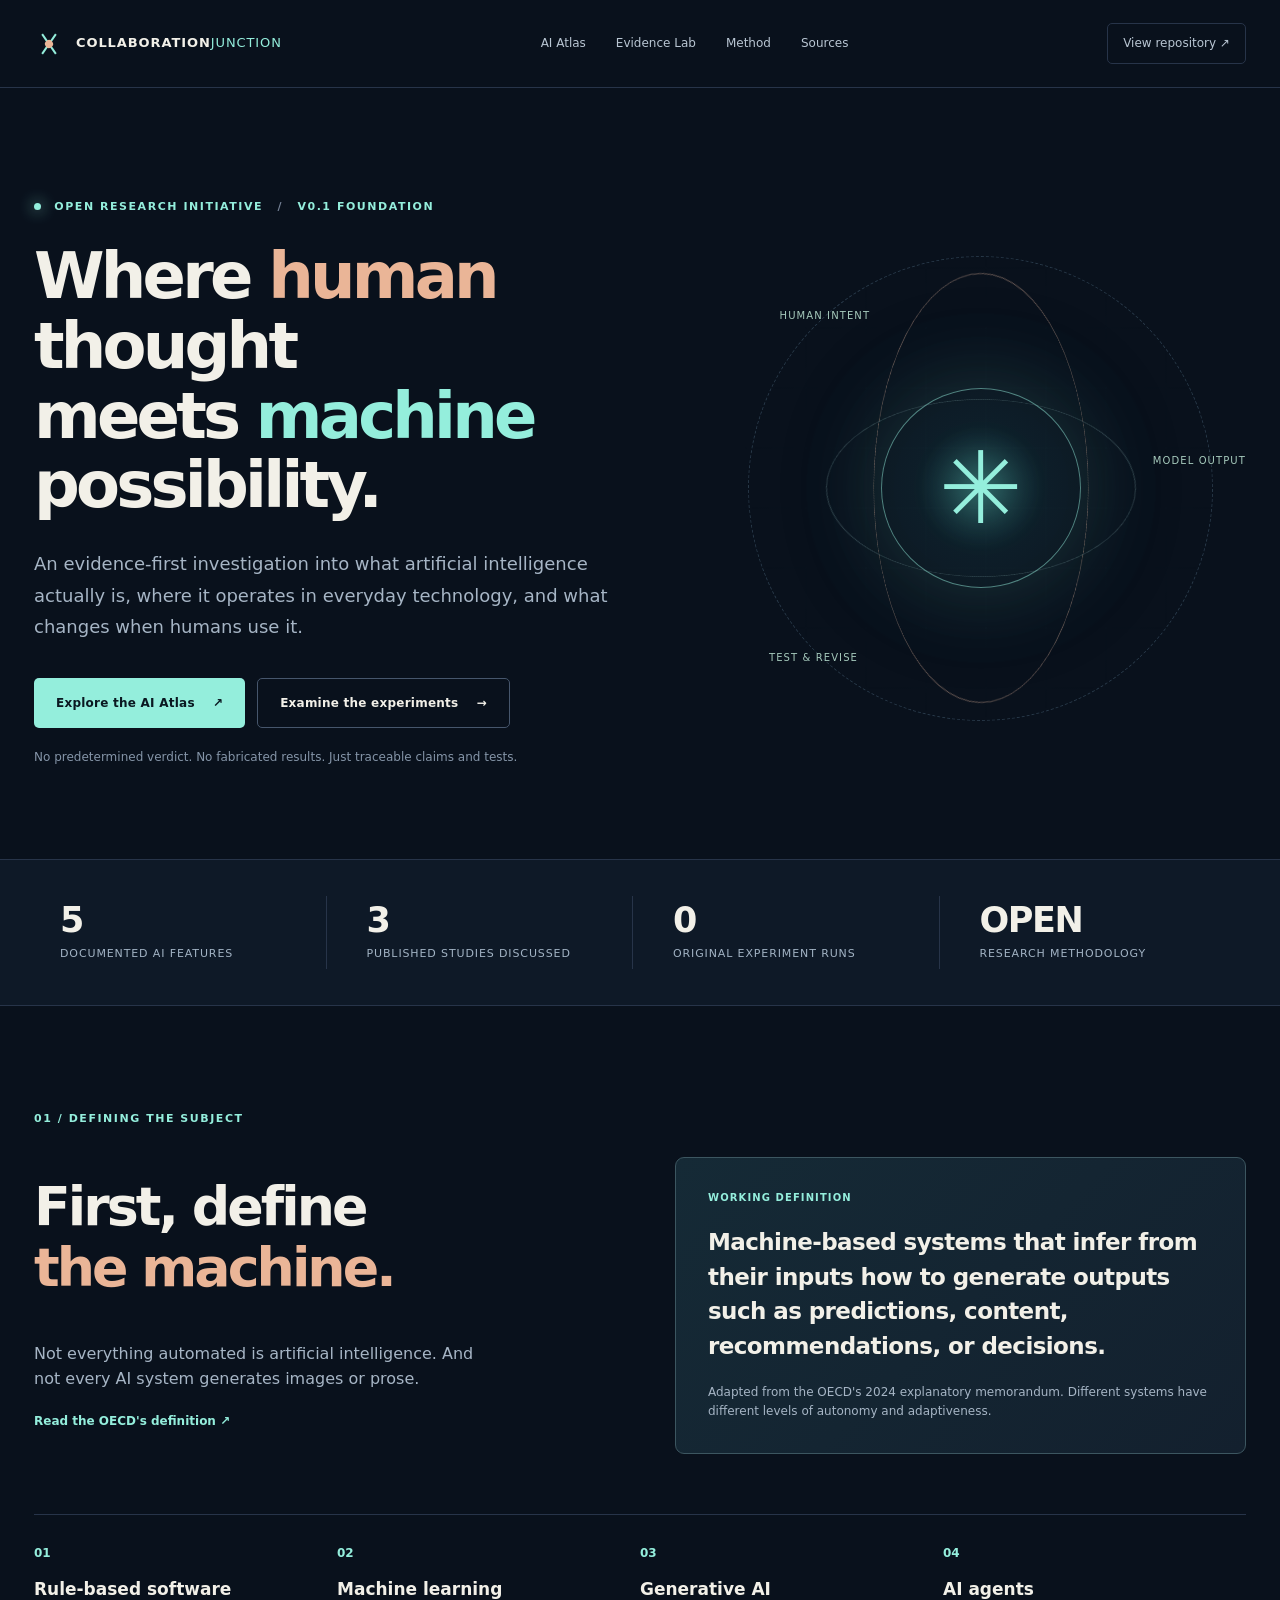
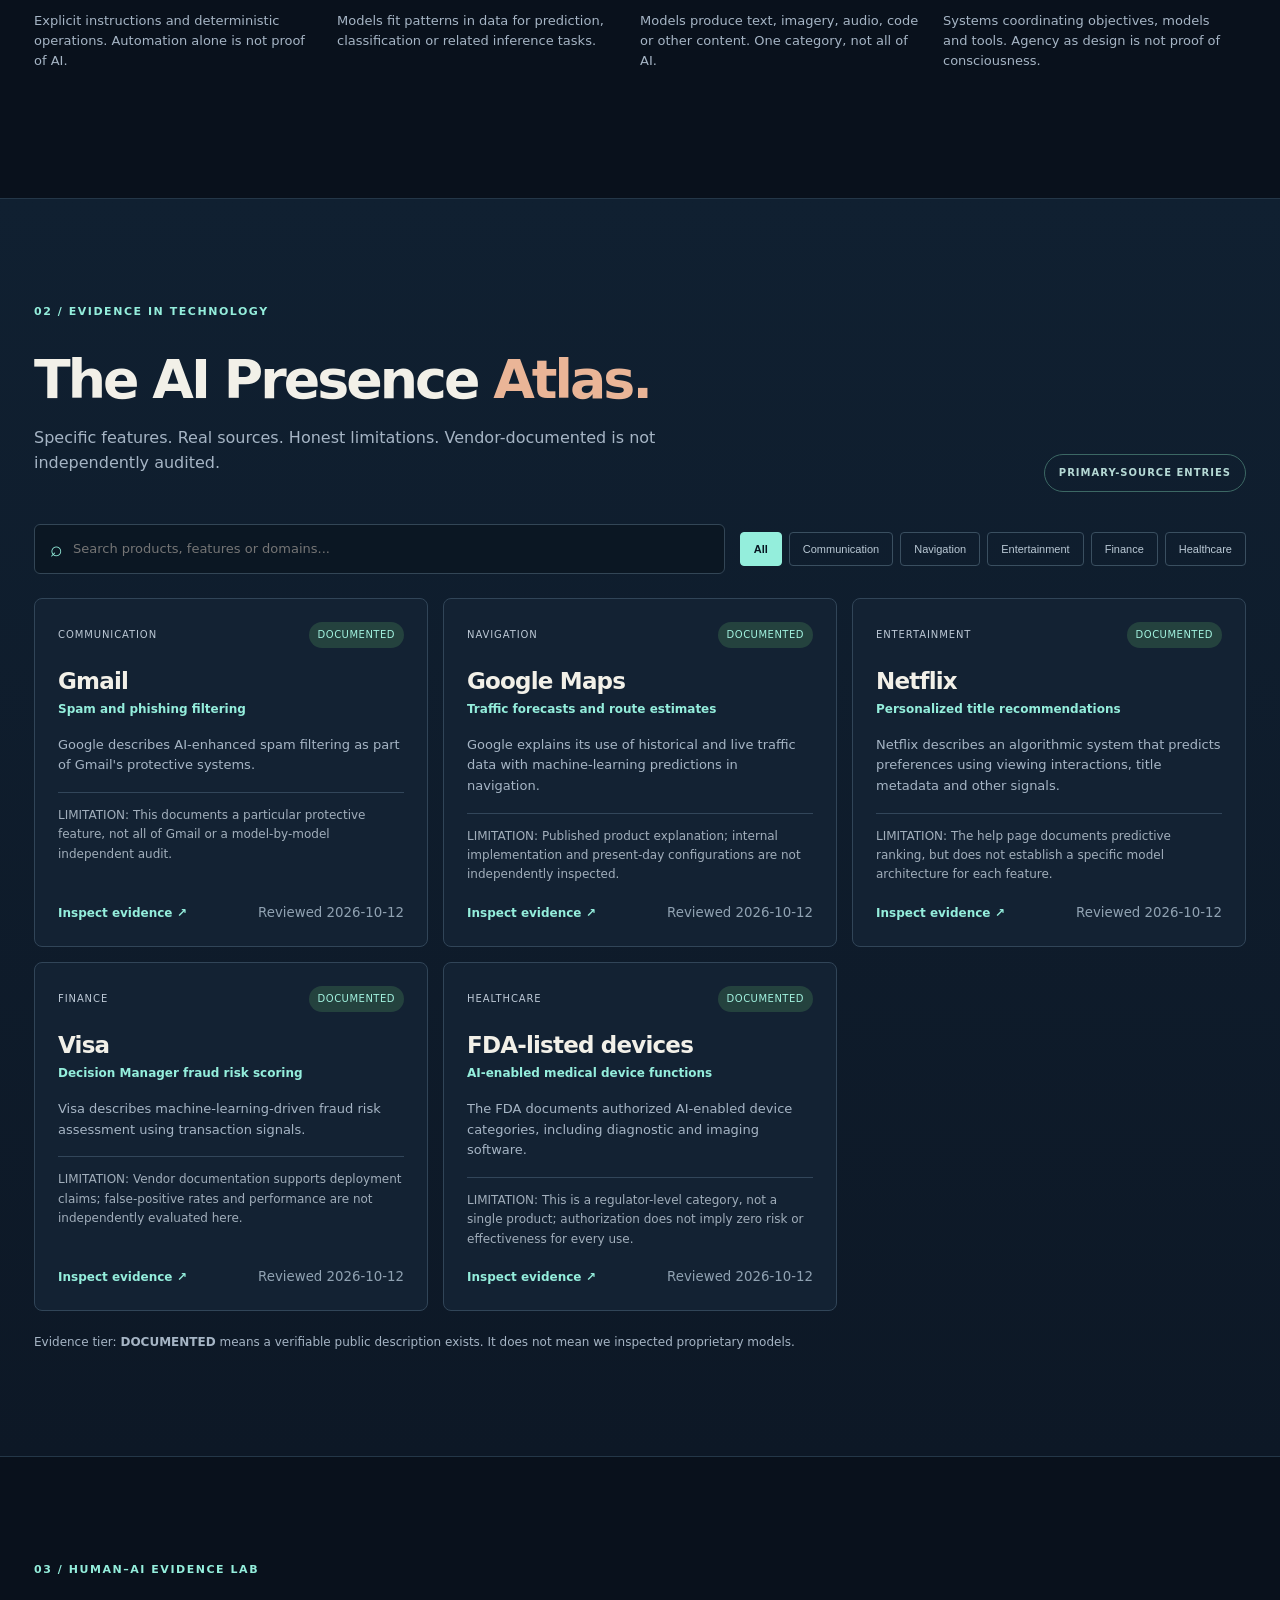
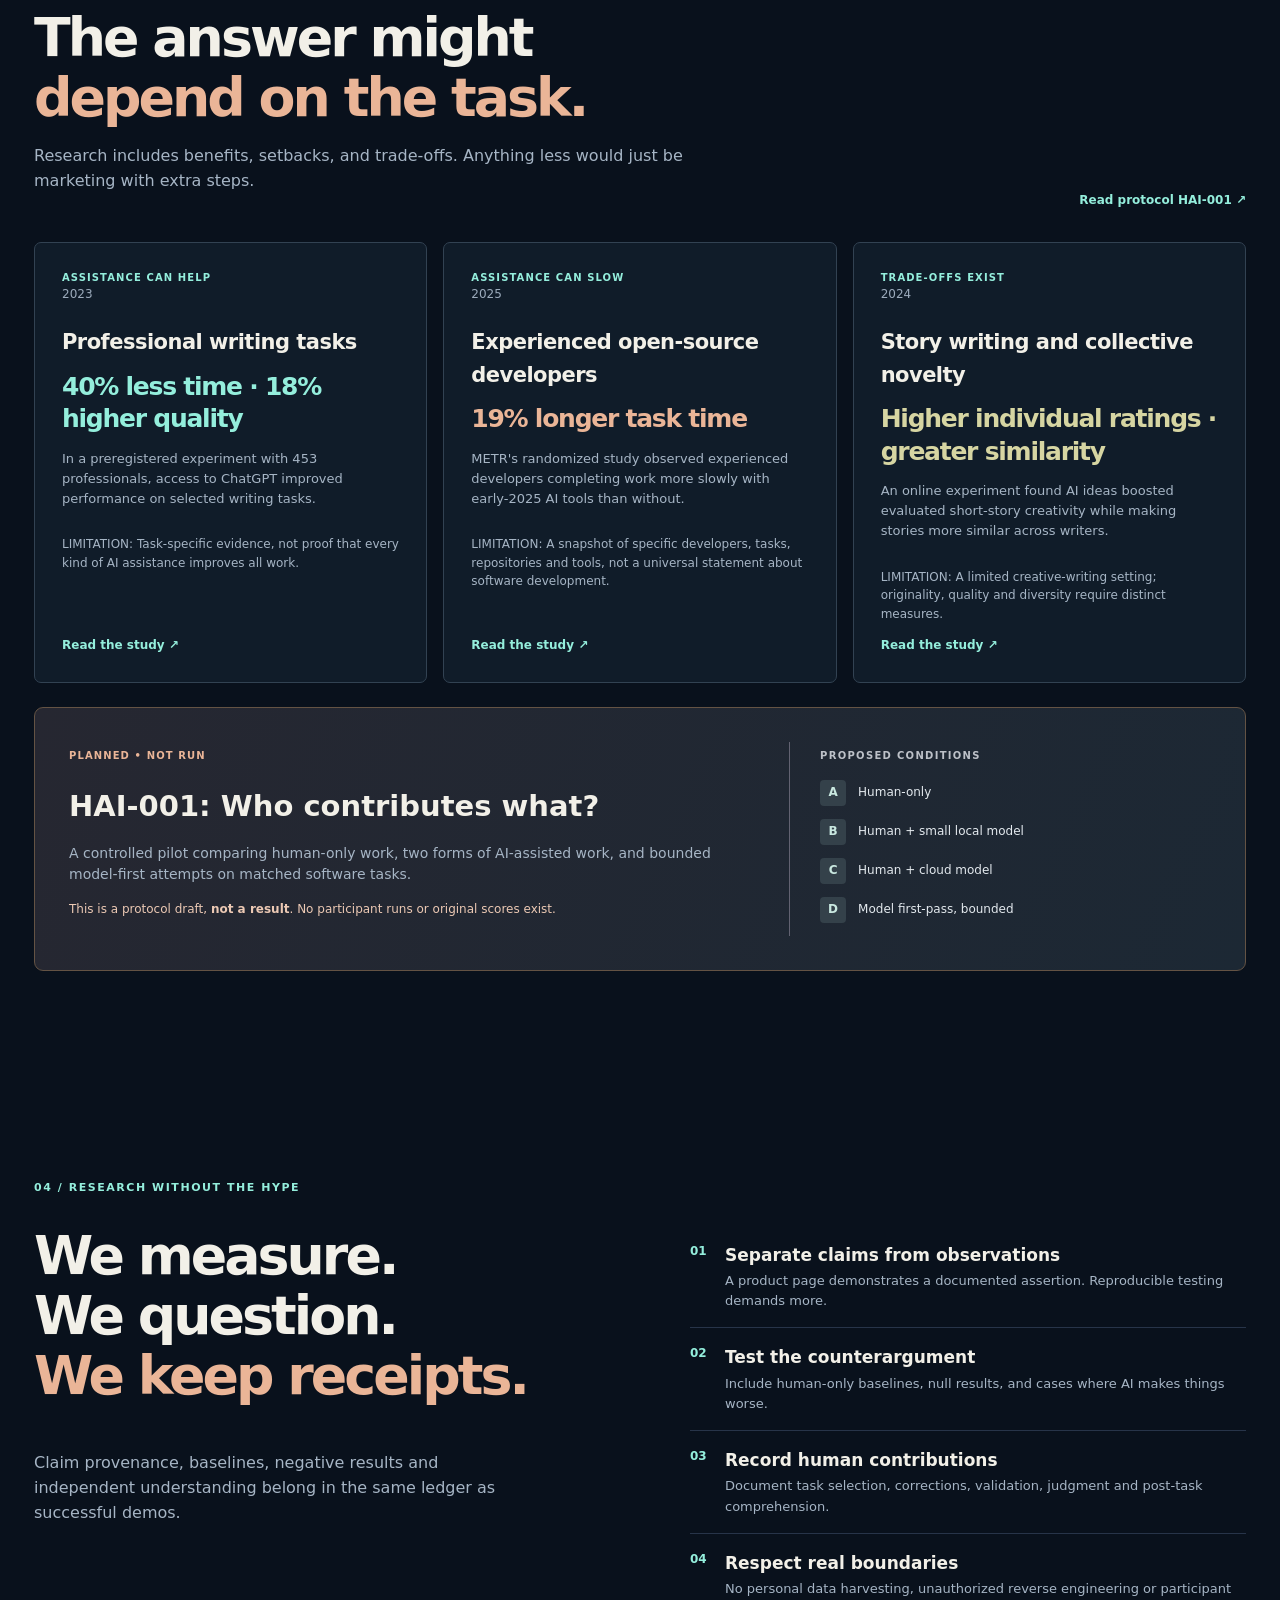
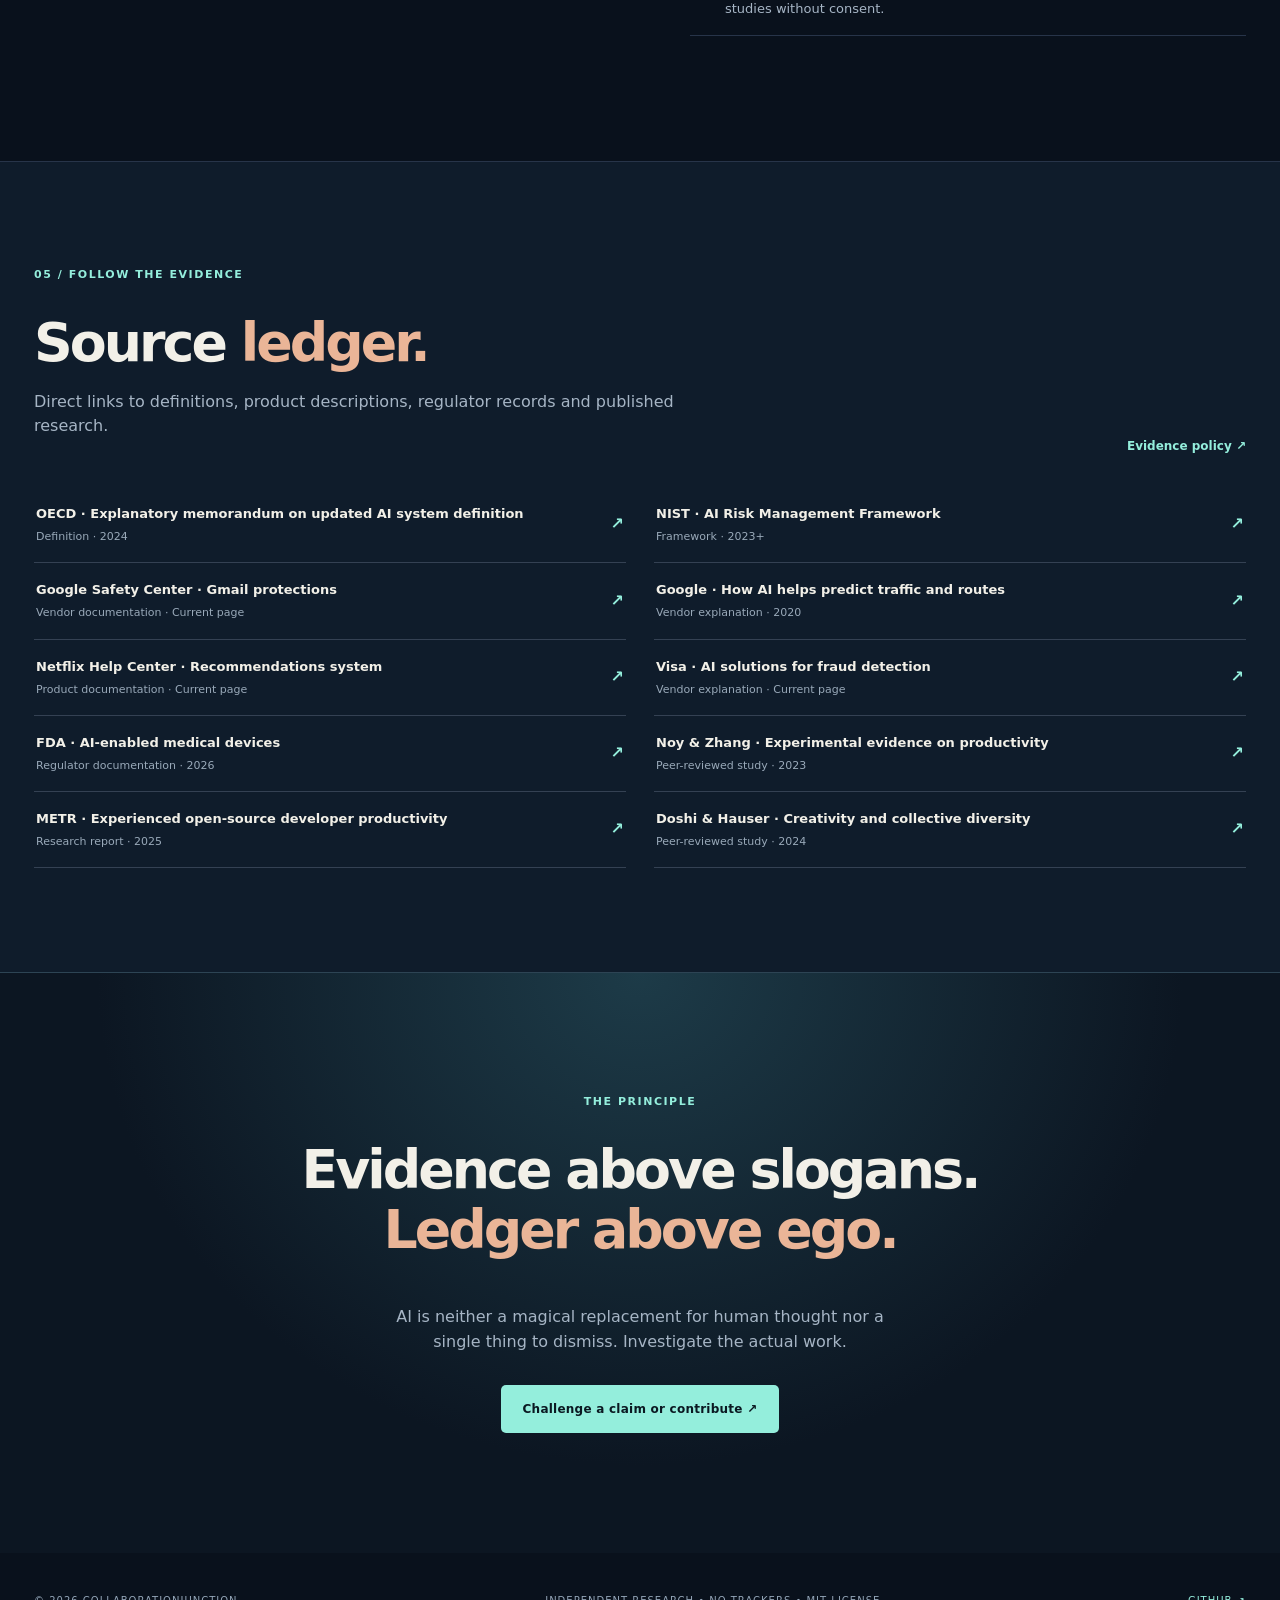
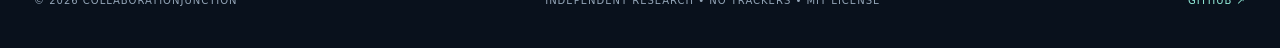
==== site/index.html @ b0d0f47d "feat: launch evidence-first AI atlas and human-AI research lab" ====
<!doctype html>
<html lang="en">
<head>
  <meta charset="utf-8">
  <meta name="viewport" content="width=device-width,initial-scale=1">
  <meta name="theme-color" content="#0c1421">
  <meta name="description" content="CollaborationJunction: evidence-first research on AI in technology and measurable human-AI collaboration.">
  <title>CollaborationJunction | Evidence above slogans</title>
  <link rel="stylesheet" href="./assets/style.css">
  <script defer src="./assets/app.js"></script>
</head>
<body>
  <a class="skip" href="#main">Skip to content</a>
  <div class="page-shell">
    <header class="site-header">
      <a class="brand" href="#top" aria-label="CollaborationJunction home"><span class="logo" aria-hidden="true"><span></span><span></span><span></span></span><span>COLLABORATION<span class="brand-light">JUNCTION</span></span></a>
      <nav class="navigation" aria-label="Primary navigation">
        <a href="#atlas">AI Atlas</a><a href="#lab">Evidence Lab</a><a href="#method">Method</a><a href="#sources">Sources</a>
      </nav>
      <a class="repo-link" href="https://github.com/MichaelWave369/CollaborationJunction" target="_blank" rel="noopener noreferrer">View repository <span aria-hidden="true">↗</span></a>
    </header>
    <main id="main">
      <section id="top" class="hero">
        <div class="hero-content">
          <div class="eyebrow"><span class="pulse"></span> OPEN RESEARCH INITIATIVE <span class="separator">/</span> V0.1 FOUNDATION</div>
          <h1>Where <em>human</em> thought<br>meets <span class="text-glow">machine</span> possibility.</h1>
          <p class="hero-lede">An evidence-first investigation into what artificial intelligence actually is, where it operates in everyday technology, and what changes when humans use it.</p>
          <div class="hero-actions"><a class="button primary" href="#atlas">Explore the AI Atlas <span aria-hidden="true">↗</span></a><a class="button secondary" href="#lab">Examine the experiments <span aria-hidden="true">→</span></a></div>
          <p class="hero-footnote">No predetermined verdict. No fabricated results. Just traceable claims and tests.</p>
        </div>
        <div class="hero-visual" aria-hidden="true"><div class="orbit orbit-1"></div><div class="orbit orbit-2"></div><div class="orbit orbit-3"></div><div class="core"><div class="junction-symbol">✳</div></div><span class="orbit-label label-a">HUMAN INTENT</span><span class="orbit-label label-b">MODEL OUTPUT</span><span class="orbit-label label-c">TEST & REVISE</span><div class="visual-grid"></div></div>
      </section>
      <section class="metrics" aria-label="Research repository summary">
        <div><strong id="count-atlas">—</strong><span>documented AI features</span></div>
        <div><strong id="count-studies">—</strong><span>published studies discussed</span></div>
        <div><strong id="count-runs">0</strong><span>original experiment runs</span></div>
        <div><strong>OPEN</strong><span>research methodology</span></div>
      </section>
      <section class="definition section-pad" id="definition">
        <div class="section-kicker">01 / DEFINING THE SUBJECT</div>
        <div class="definition-grid">
          <div><h2>First, define<br><em>the machine.</em></h2><p>Not everything automated is artificial intelligence. And not every AI system generates images or prose.</p><a class="text-link" href="https://www.oecd.org/content/dam/oecd/en/publications/reports/2024/03/explanatory-memorandum-on-the-updated-oecd-definition-of-an-ai-system_3c815e51/623da898-en.pdf" target="_blank" rel="noopener noreferrer">Read the OECD's definition ↗</a></div>
          <div class="definition-card"><div class="tag">WORKING DEFINITION</div><blockquote>Machine-based systems that infer from their inputs how to generate outputs such as predictions, content, recommendations, or decisions.</blockquote><p>Adapted from the OECD's 2024 explanatory memorandum. Different systems have different levels of autonomy and adaptiveness.</p></div>
        </div>
        <div class="taxonomy" role="list"><div role="listitem"><span>01</span><h3>Rule-based software</h3><p>Explicit instructions and deterministic operations. Automation alone is not proof of AI.</p></div><div role="listitem"><span>02</span><h3>Machine learning</h3><p>Models fit patterns in data for prediction, classification or related inference tasks.</p></div><div role="listitem"><span>03</span><h3>Generative AI</h3><p>Models produce text, imagery, audio, code or other content. One category, not all of AI.</p></div><div role="listitem"><span>04</span><h3>AI agents</h3><p>Systems coordinating objectives, models and tools. Agency as design is not proof of consciousness.</p></div></div>
      </section>
      <section class="atlas section-pad" id="atlas">
        <div class="section-kicker">02 / EVIDENCE IN TECHNOLOGY</div><div class="section-head"><div><h2>The AI Presence <em>Atlas.</em></h2><p>Specific features. Real sources. Honest limitations. Vendor-documented is not independently audited.</p></div><div class="micro-pill">PRIMARY-SOURCE ENTRIES</div></div>
        <div class="filters"><label class="searchbox"><span aria-hidden="true">⌕</span><span class="sr-only">Search documented features</span><input id="atlas-search" type="search" placeholder="Search products, features or domains..." autocomplete="off"></label><div class="filter-pills" id="domain-filters" aria-label="Filter by domain"></div></div>
        <div id="atlas-list" class="card-grid" aria-live="polite"><p class="loading">Loading source-backed entries…</p></div><p class="editorial-note">Evidence tier: <strong>DOCUMENTED</strong> means a verifiable public description exists. It does not mean we inspected proprietary models.</p>
      </section>
      <section class="lab section-pad" id="lab">
        <div class="section-kicker">03 / HUMAN–AI EVIDENCE LAB</div><div class="section-head"><div><h2>The answer might<br><em>depend on the task.</em></h2><p>Research includes benefits, setbacks, and trade-offs. Anything less would just be marketing with extra steps.</p></div><a href="https://github.com/MichaelWave369/CollaborationJunction/blob/main/docs/HAI-001.md" class="text-link">Read protocol HAI-001 ↗</a></div>
        <div class="study-grid" id="study-list" aria-live="polite"><p class="loading">Loading published studies…</p></div>
        <div class="experiment">
          <div><span class="tag orange">PLANNED • NOT RUN</span><h3>HAI-001: Who contributes what?</h3><p>A controlled pilot comparing human-only work, two forms of AI-assisted work, and bounded model-first attempts on matched software tasks.</p><p class="experiment-disclaimer">This is a protocol draft, <strong>not a result</strong>. No participant runs or original scores exist.</p></div>
          <div class="experiment-conditions"><span>PROPOSED CONDITIONS</span><div><b>A</b> Human-only</div><div><b>B</b> Human + small local model</div><div><b>C</b> Human + cloud model</div><div><b>D</b> Model first-pass, bounded</div></div>
        </div>
      </section>
      <section class="method section-pad" id="method"><div class="section-kicker">04 / RESEARCH WITHOUT THE HYPE</div><div class="method-grid"><div><h2>We measure.<br>We question.<br><em>We keep receipts.</em></h2><p>Claim provenance, baselines, negative results and independent understanding belong in the same ledger as successful demos.</p></div><div class="principles"><div><span>01</span><h3>Separate claims from observations</h3><p>A product page demonstrates a documented assertion. Reproducible testing demands more.</p></div><div><span>02</span><h3>Test the counterargument</h3><p>Include human-only baselines, null results, and cases where AI makes things worse.</p></div><div><span>03</span><h3>Record human contributions</h3><p>Document task selection, corrections, validation, judgment and post-task comprehension.</p></div><div><span>04</span><h3>Respect real boundaries</h3><p>No personal data harvesting, unauthorized reverse engineering or participant studies without consent.</p></div></div></div></section>
      <section class="sources section-pad" id="sources"><div class="section-kicker">05 / FOLLOW THE EVIDENCE</div><div class="section-head"><div><h2>Source <em>ledger.</em></h2><p>Direct links to definitions, product descriptions, regulator records and published research.</p></div><a class="text-link" href="https://github.com/MichaelWave369/CollaborationJunction/blob/main/docs/ATLAS_POLICY.md">Evidence policy ↗</a></div><div id="source-list" class="source-list"><p class="loading">Loading references…</p></div></section>
      <section class="closing"><span class="section-kicker">THE PRINCIPLE</span><h2>Evidence above slogans.<br><em>Ledger above ego.</em></h2><p>AI is neither a magical replacement for human thought nor a single thing to dismiss. Investigate the actual work.</p><a class="button primary" href="https://github.com/MichaelWave369/CollaborationJunction/issues" target="_blank" rel="noopener noreferrer">Challenge a claim or contribute ↗</a></section>
    </main>
    <footer><span>© 2026 COLLABORATIONJUNCTION</span><span>INDEPENDENT RESEARCH • NO TRACKERS • MIT LICENSE</span><a href="https://github.com/MichaelWave369/CollaborationJunction">GITHUB ↗</a></footer>
  </div>
</body>
</html>
---- site/assets/style.css ----
:root{color-scheme:dark;--bg:#09111c;--navy:#0e1927;--panel:#121e2d;--line:#273449;--white:#f2f0e8;--muted:#a6b5c5;--cyan:#94eedc;--orange:#eab597;--max:1280px}*{box-sizing:border-box}html{scroll-behavior:smooth;scroll-padding-top:80px}body{margin:0;background:var(--bg);color:var(--white);font-family:Inter,ui-sans-serif,system-ui,-apple-system,BlinkMacSystemFont,"Segoe UI",sans-serif;line-height:1.55}a{color:inherit}a:focus-visible,button:focus-visible,input:focus-visible{outline:3px solid var(--cyan);outline-offset:4px}.page-shell{overflow:hidden}.skip{position:absolute;top:-100px;left:14px;z-index:999;background:var(--cyan);color:#071521;padding:10px 15px}.skip:focus{top:12px}.site-header{max-width:var(--max);margin:auto;min-height:88px;padding:0 34px;display:flex;align-items:center;justify-content:space-between;gap:26px;border-bottom:1px solid var(--line)}.brand{font-size:13px;letter-spacing:.07em;font-weight:900;white-space:nowrap;text-decoration:none;display:flex;align-items:center;gap:12px}.brand-light{font-weight:350;color:var(--cyan)}.logo{width:30px;height:30px;display:block;position:relative}.logo span{position:absolute;background:var(--cyan);height:2px;width:24px;left:3px;top:14px;transform:rotate(55deg)}.logo span:nth-child(2){transform:rotate(-55deg)}.logo span:nth-child(3){width:8px;height:8px;border-radius:100%;top:11px;left:11px;background:var(--orange)}.navigation{display:flex;gap:30px}.navigation a,.repo-link{font-size:12px;text-decoration:none;color:#b9c6d3;white-space:nowrap}.navigation a:hover,.repo-link:hover,.text-link:hover{color:var(--cyan)}.repo-link{border:1px solid var(--line);padding:10px 15px;border-radius:5px}.hero{position:relative;min-height:675px;max-width:var(--max);margin:auto;padding:110px 34px 80px;display:grid;grid-template-columns:1.23fr 1fr;gap:30px;align-items:center}.hero-content{position:relative;z-index:2}.eyebrow,.section-kicker{color:var(--cyan);font-weight:800;letter-spacing:.14em;font-size:11px}.pulse{display:inline-block;width:7px;height:7px;background:var(--cyan);border-radius:50%;margin-right:8px;box-shadow:0 0 15px var(--cyan)}.separator{color:#758296;margin:0 9px}h1,h2,h3,p{margin-top:0}h1{font-size:clamp(44px,5vw,76px);line-height:1.09;letter-spacing:-.059em;font-weight:800;margin:27px 0}h1 em,h2 em{font-style:normal;color:var(--orange)}.text-glow{color:var(--cyan)}.hero-lede{font-size:18px;line-height:1.75;max-width:620px;color:var(--muted)}.hero-actions{display:flex;gap:12px;flex-wrap:wrap;margin:35px 0 20px}.button{padding:15px 22px;border-radius:5px;text-decoration:none;font-weight:800;font-size:12px;letter-spacing:.02em;display:inline-flex;align-items:center;gap:18px}.primary{background:var(--cyan);color:#0a1821}.primary:hover{background:#c5fff3}.secondary{border:1px solid #46566c;color:var(--white)}.secondary:hover{background:#18283a}.hero-footnote{font-size:12px;color:#8595a8}.hero-visual{height:500px;position:relative;display:flex;justify-content:center;align-items:center;isolation:isolate}.visual-grid{position:absolute;inset:0;background:linear-gradient(to right,transparent 49%,#6da8a020 50%,transparent 51%),linear-gradient(to bottom,transparent 49%,#6da8a020 50%,transparent 51%);background-size:60px 60px;mask-image:radial-gradient(circle,black 0%,transparent 70%);z-index:-1}.orbit{position:absolute;border:1px solid #7b9fa155;border-radius:50%;aspect-ratio:1}.orbit-1{width:310px;transform:rotateX(55deg) rotate(-27deg)}.orbit-2{width:430px;transform:rotateY(60deg) rotate(23deg);border-color:#dfb29b6c}.orbit-3{width:465px;transform:rotate(47deg);border-style:dashed;border-color:#4b667b77}.core{border:1px solid #94eedc80;background:radial-gradient(circle,#2a7a7785,#142f3a77 45%,#10202a8a 80%);width:200px;height:200px;border-radius:50%;display:grid;place-items:center;box-shadow:0 0 90px #60b6ad30,0 0 120px #2b5b5f29}.junction-symbol{font-size:100px;color:var(--cyan);text-shadow:0 0 35px #8deddb70}.orbit-label{position:absolute;color:#a6cabc;letter-spacing:.11em;font-size:10px}.label-a{top:70px;left:12%}.label-b{right:0;top:43%}.label-c{left:10%;bottom:73px}.metrics{border-top:1px solid var(--line);border-bottom:1px solid var(--line);background:#0e1927;display:grid;grid-template-columns:repeat(4,1fr);padding:36px max(34px,calc((100vw - 1212px)/2));gap:14px}.metrics>div{padding:4px 26px;border-right:1px solid var(--line)}.metrics>div:last-child{border:0}.metrics strong{display:block;font-size:35px;line-height:1.15;letter-spacing:-.04em;color:var(--white)}.metrics span{font-size:11px;text-transform:uppercase;letter-spacing:.08em;color:#a2b3c4}.section-pad{max-width:var(--max);margin:auto;padding:104px 34px}.section-kicker{margin-bottom:30px;display:block}.section-head{display:flex;justify-content:space-between;gap:25px;align-items:end;margin-bottom:32px}.section-head p{max-width:680px}.section-head h2{margin-bottom:16px}.section-pad h2,.closing h2{font-size:clamp(38px,4.2vw,62px);letter-spacing:-.055em;line-height:1.12}.section-pad p{color:var(--muted)}.definition-grid{display:grid;grid-template-columns:1fr 1fr;gap:70px;align-items:center}.definition-grid>div:first-child>p{max-width:450px}.definition-card{padding:32px;background:linear-gradient(135deg,#152a36,#13202e);border:1px solid #3c5660;border-radius:9px}.tag{font-size:10px;letter-spacing:.11em;color:var(--cyan);font-weight:900}.definition-card blockquote{font-size:23px;line-height:1.5;margin:20px 0;font-weight:700;letter-spacing:-.025em}.definition-card p{margin-bottom:0;font-size:12px}.text-link{font-weight:800;color:var(--cyan);text-decoration:none;font-size:12px}.taxonomy{display:grid;grid-template-columns:repeat(4,1fr);margin-top:60px;border-top:1px solid var(--line)}.taxonomy>div{padding:25px 20px 10px 0}.taxonomy span,.principles span{font-size:12px;color:var(--cyan);font-weight:800}.taxonomy h3{font-size:17px;margin:12px 0 8px}.taxonomy p{font-size:13px}.atlas{background:linear-gradient(#102031,#0d1826);max-width:none;padding-left:max(34px,calc((100vw - 1212px)/2));padding-right:max(34px,calc((100vw - 1212px)/2));border-top:1px solid #243748;border-bottom:1px solid #243748}.micro-pill{color:#b5d9d5;border:1px solid #3c6864;letter-spacing:.1em;font-size:10px;font-weight:800;padding:10px 14px;border-radius:50px;white-space:nowrap}.filters{display:flex;justify-content:space-between;align-items:center;gap:15px;margin-bottom:24px;flex-wrap:wrap}.searchbox{flex:1;min-width:260px;background:#0b1723;border:1px solid #334656;border-radius:6px;display:flex;align-items:center;gap:10px;color:var(--cyan);padding:0 15px}.searchbox span{font-size:21px}.searchbox input{width:100%;padding:14px 0;background:transparent;border:0;color:var(--white);font:inherit;font-size:13px;outline:none}.searchbox input:focus-visible{outline:none}.searchbox:focus-within{outline:2px solid var(--cyan)}.filter-pills{display:flex;gap:7px;flex-wrap:wrap}.filter-pills button{cursor:pointer;border-radius:4px;border:1px solid #3a4f60;color:#bac9d5;background:transparent;padding:10px 13px;font-size:11px}.filter-pills button[aria-pressed="true"]{background:var(--cyan);color:#071521;border-color:var(--cyan);font-weight:800}.card-grid{display:grid;grid-template-columns:repeat(3,minmax(0,1fr));gap:15px}.atlas-card{background:#132233;border:1px solid #314558;border-radius:8px;padding:23px;min-height:290px;display:flex;flex-direction:column;align-items:flex-start}.atlas-card .card-top{display:flex;justify-content:space-between;width:100%;gap:14px;align-items:center}.domain{font-size:10px;color:#bcc8d5;text-transform:uppercase;letter-spacing:.09em}.evidence-mark{background:#24423e;color:#a1f1de;font-size:10px;letter-spacing:.05em;border-radius:40px;padding:5px 9px}.atlas-card h3{font-size:23px;letter-spacing:-.035em;line-height:1.15;margin:20px 0 6px}.feature{color:var(--cyan);font-size:12px;font-weight:700}.atlas-card p{font-size:13px;line-height:1.6;margin:16px 0}.atlas-card .caveat{color:#a1aebb;font-size:12px;border-top:1px solid #32465a;padding-top:13px;margin:0 0 18px}.atlas-card .card-bottom{margin-top:auto;width:100%;display:flex;justify-content:space-between;align-items:center;gap:10px}.atlas-card a{color:var(--cyan);font-weight:800;font-size:12px;text-decoration:none}.atlas-card small{color:#90a2b2}.editorial-note{font-size:12px;margin:22px 0 0}.study-grid{display:grid;grid-template-columns:repeat(3,minmax(0,1fr));gap:16px}.study-card{background:#101c29;padding:27px;border:1px solid #324252;border-radius:7px;display:flex;flex-direction:column}.study-card .year{font-size:12px;color:#9cabbc}.study-card h3{font-size:21px;margin:22px 0 12px;letter-spacing:-.025em}.study-card .outcome{font-size:25px;color:var(--cyan);font-weight:800;letter-spacing:-.05em;line-height:1.3}.study-card[data-direction="negative"] .outcome{color:var(--orange)}.study-card[data-direction="mixed"] .outcome{color:#d6d5a2}.study-card p{font-size:13px;margin:13px 0}.study-card .caveat{font-size:12px}.study-card .source-anchor{margin-top:auto;color:var(--cyan);font-size:12px;font-weight:800;text-decoration:none}.experiment{display:grid;grid-template-columns:1.6fr 1fr;gap:45px;border:1px solid #645344;background:linear-gradient(115deg,#262731,#1c2834);border-radius:9px;padding:34px;margin-top:24px}.tag.orange{color:var(--orange)}.experiment h3{font-size:29px;margin:17px 0 14px}.experiment p{font-size:14px}.experiment .experiment-disclaimer{color:#ecc9b4;font-size:12px;margin-bottom:0}.experiment-conditions{border-left:1px solid #626271;padding-left:30px}.experiment-conditions>span{font-size:10px;letter-spacing:.13em;color:#bdc1c8;font-weight:900}.experiment-conditions>div{display:flex;gap:12px;align-items:center;color:#e3e9ee;font-size:12px;margin:13px 0}.experiment-conditions b{background:#34414a;color:#c9e8e0;width:26px;height:26px;display:grid;place-items:center;border-radius:4px}.method{padding-bottom:125px}.method-grid{display:grid;grid-template-columns:1fr 1fr;gap:100px}.method-grid>div:first-child>p{max-width:500px}.principles>div{display:grid;grid-template-columns:35px 1fr;border-bottom:1px solid var(--line);padding:16px 0}.principles h3{font-size:17px;margin:0}.principles p{grid-column:2;font-size:13px;margin:3px 0 0}.sources{max-width:none;background:#0f1c2b;padding-left:max(34px,calc((100vw - 1212px)/2));padding-right:max(34px,calc((100vw - 1212px)/2));border-top:1px solid var(--line)}.source-list{display:grid;grid-template-columns:repeat(2,minmax(0,1fr));gap:0 28px}.source-row{border-bottom:1px solid #344153;display:flex;gap:20px;align-items:center;justify-content:space-between;padding:17px 2px;text-decoration:none}.source-row:hover{color:var(--cyan)}.source-row span{display:block;font-size:13px;font-weight:700}.source-row small{display:block;color:#99a9b9;font-size:11px;margin-top:4px}.source-row b{color:var(--cyan)}.closing{text-align:center;padding:120px 20px;background:radial-gradient(ellipse at 50% 0%,#1d3b48 0%,#0c1622 60%);border-top:1px solid #2d4454}.closing p{color:var(--muted);max-width:520px;margin:0 auto 30px}.closing .section-kicker{color:var(--cyan)}footer{min-height:95px;max-width:var(--max);margin:auto;padding:22px 34px;display:flex;justify-content:space-between;gap:20px;align-items:center;font-size:10px;letter-spacing:.1em;color:#93a5b7}footer a{text-decoration:none;color:var(--cyan)}.loading,.empty{color:#b1c2d1;font-size:13px;padding:18px}.sr-only{position:absolute;width:1px;height:1px;padding:0;margin:-1px;overflow:hidden;clip:rect(0,0,0,0);white-space:nowrap;border:0}@media(max-width:950px){.navigation{gap:16px}.hero{grid-template-columns:1fr;min-height:600px;padding-top:70px}.hero-visual{position:absolute;right:-140px;top:100px;width:480px;opacity:.22;pointer-events:none}.definition-grid,.method-grid{gap:28px}.card-grid,.study-grid{grid-template-columns:repeat(2,minmax(0,1fr))}.taxonomy{grid-template-columns:repeat(2,1fr)}}@media(max-width:640px){.site-header{min-height:78px;flex-wrap:wrap;padding:15px 20px;gap:13px}.brand{font-size:11px}.navigation{width:100%;order:3;justify-content:space-between;gap:7px}.navigation a{font-size:11px}.repo-link{font-size:10px;padding:8px}.hero{padding:75px 20px 60px;min-height:560px}.hero-visual{right:-260px;opacity:.12}h1{font-size:49px}.hero-lede{font-size:16px}.hero-actions{gap:8px}.button{padding:13px 15px}.metrics{grid-template-columns:repeat(2,1fr);padding:20px}.metrics>div{padding:15px;border-bottom:1px solid var(--line)}.metrics>div:nth-child(2){border-right:0}.metrics>div:nth-child(3),.metrics>div:nth-child(4){border-bottom:0}.metrics strong{font-size:28px}.section-pad{padding:72px 20px}.section-pad h2,.closing h2{font-size:40px}.definition-grid,.method-grid,.experiment{grid-template-columns:1fr}.definition-card{padding:22px}.taxonomy{gap:0}.taxonomy>div{padding-right:14px}.taxonomy h3{font-size:15px}.card-grid,.study-grid,.source-list{grid-template-columns:1fr}.atlas,.sources{padding-left:20px;padding-right:20px}.section-head{align-items:start;flex-direction:column}.micro-pill{white-space:normal}.experiment-conditions{border-left:0;border-top:1px solid #626271;padding:22px 0 0}.closing{padding:90px 20px}footer{padding:24px 20px;flex-wrap:wrap}}@media(prefers-reduced-motion:reduce){html{scroll-behavior:auto}*{animation:none!important;transition:none!important}}
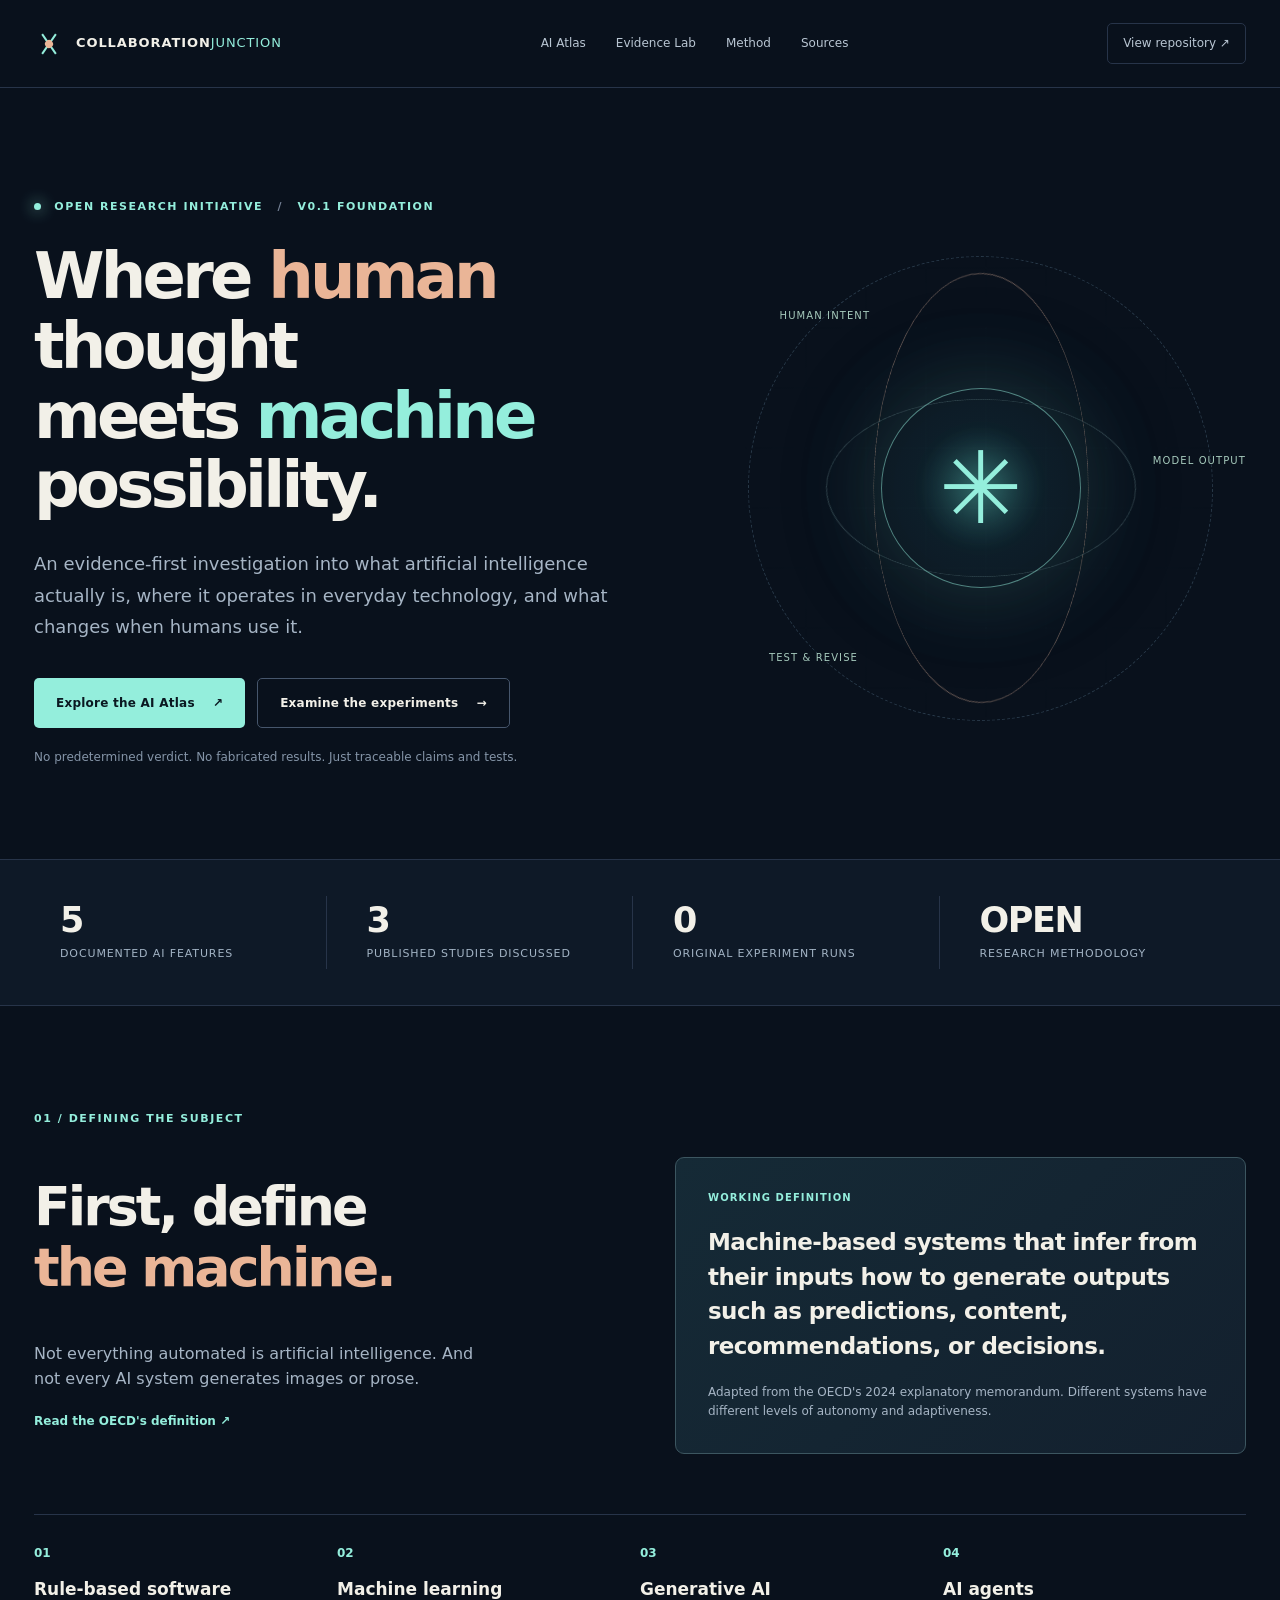
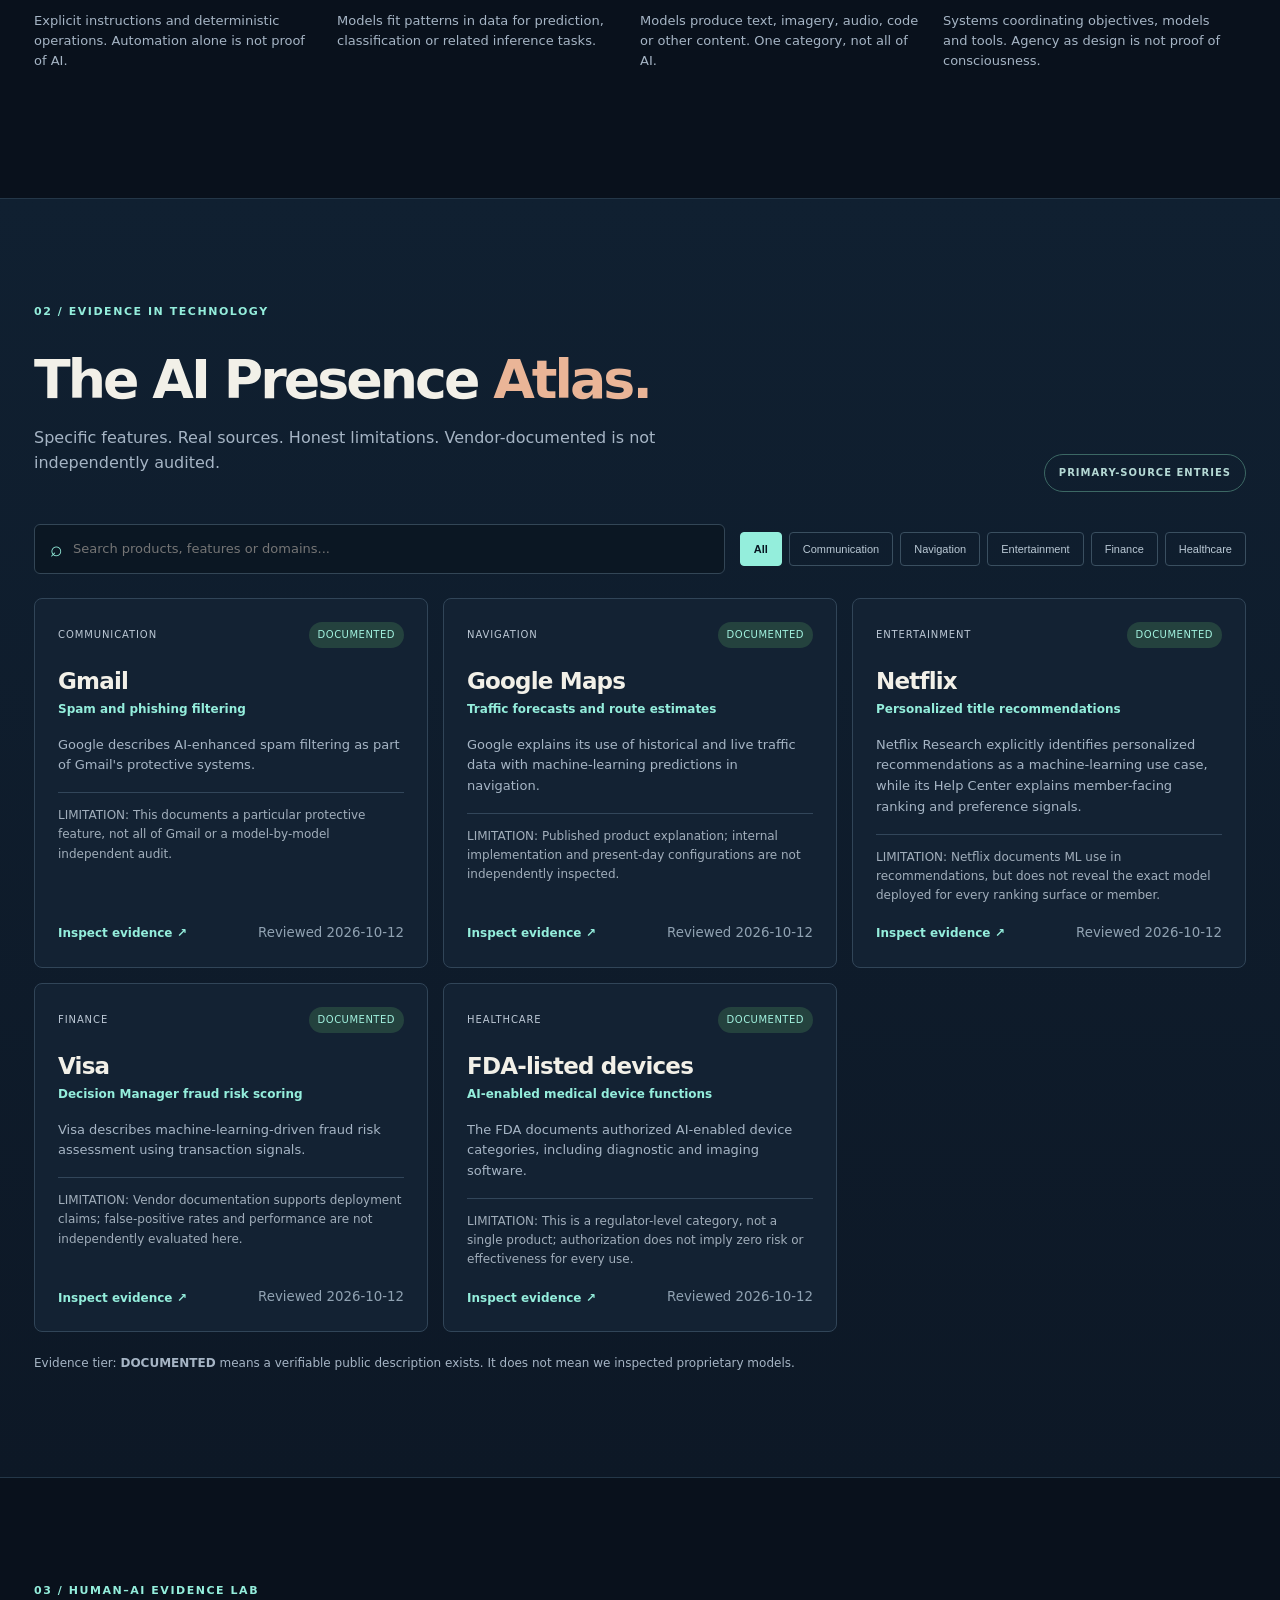
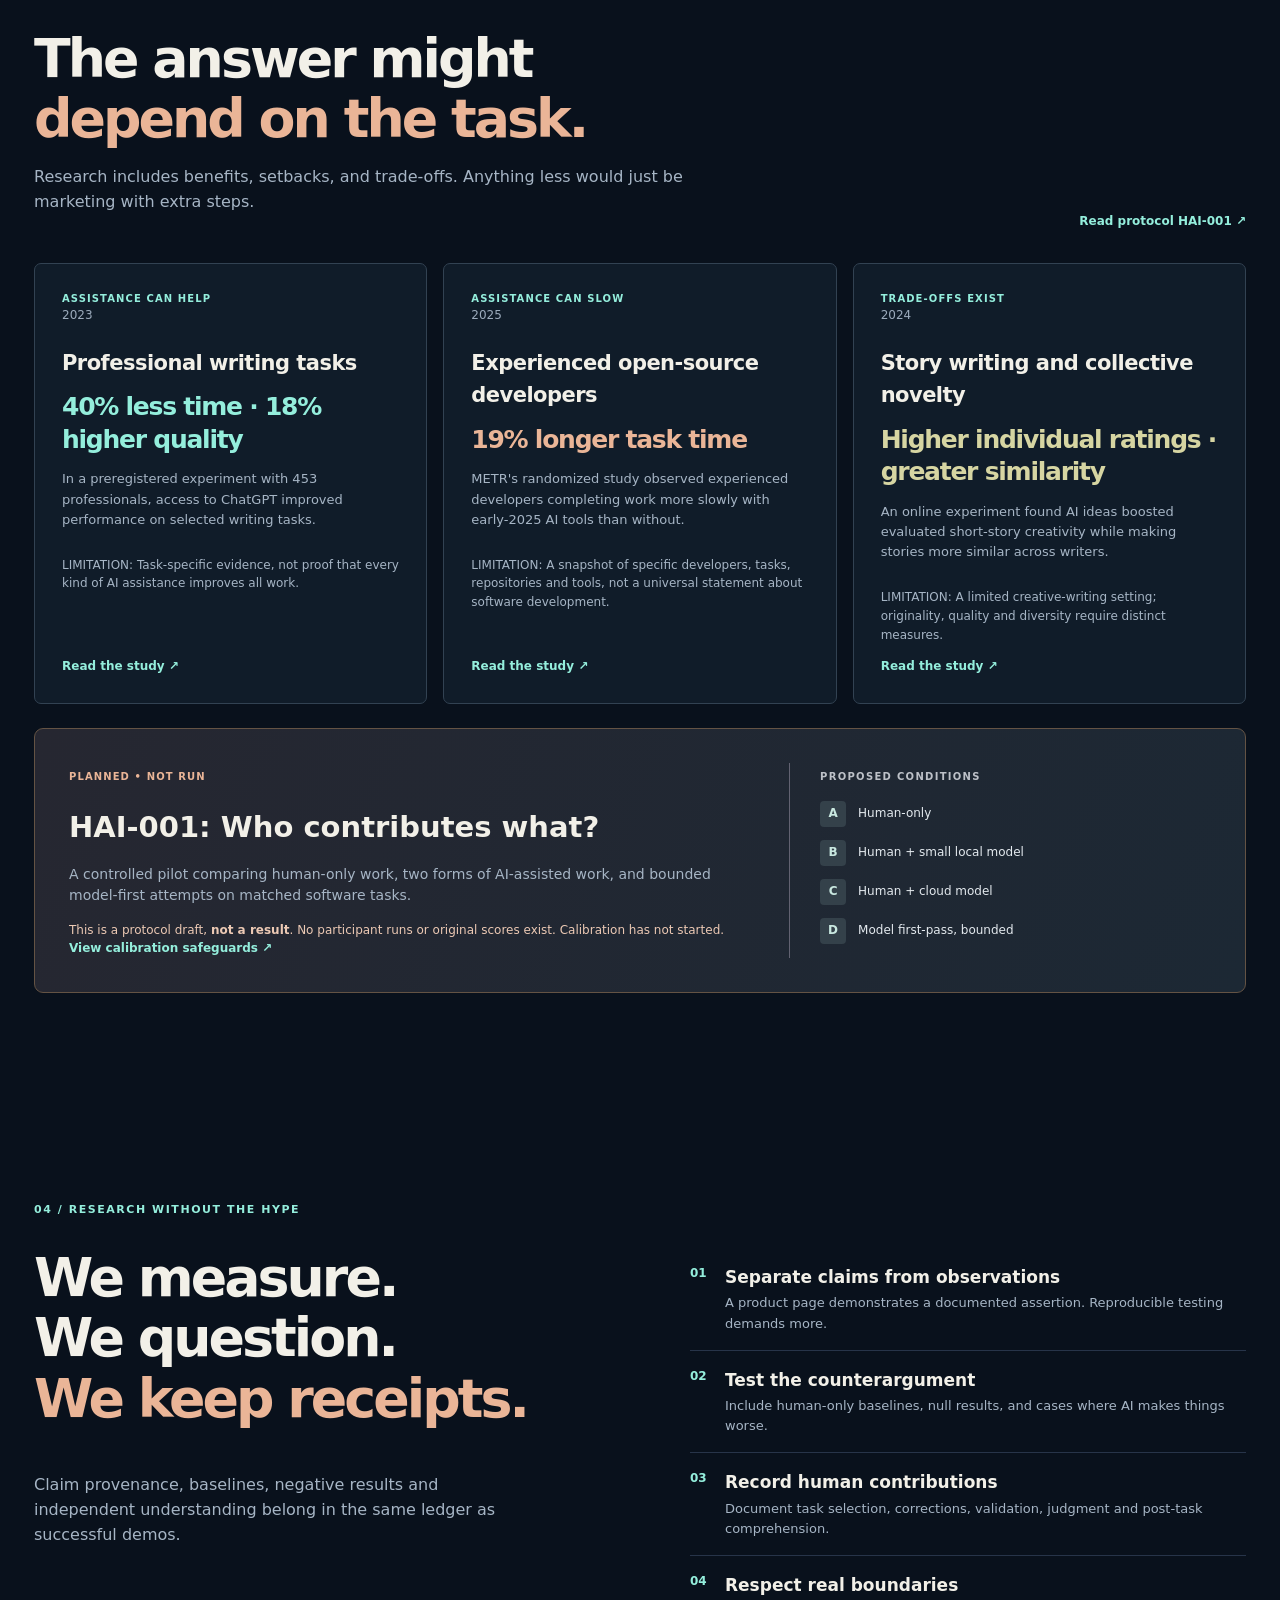
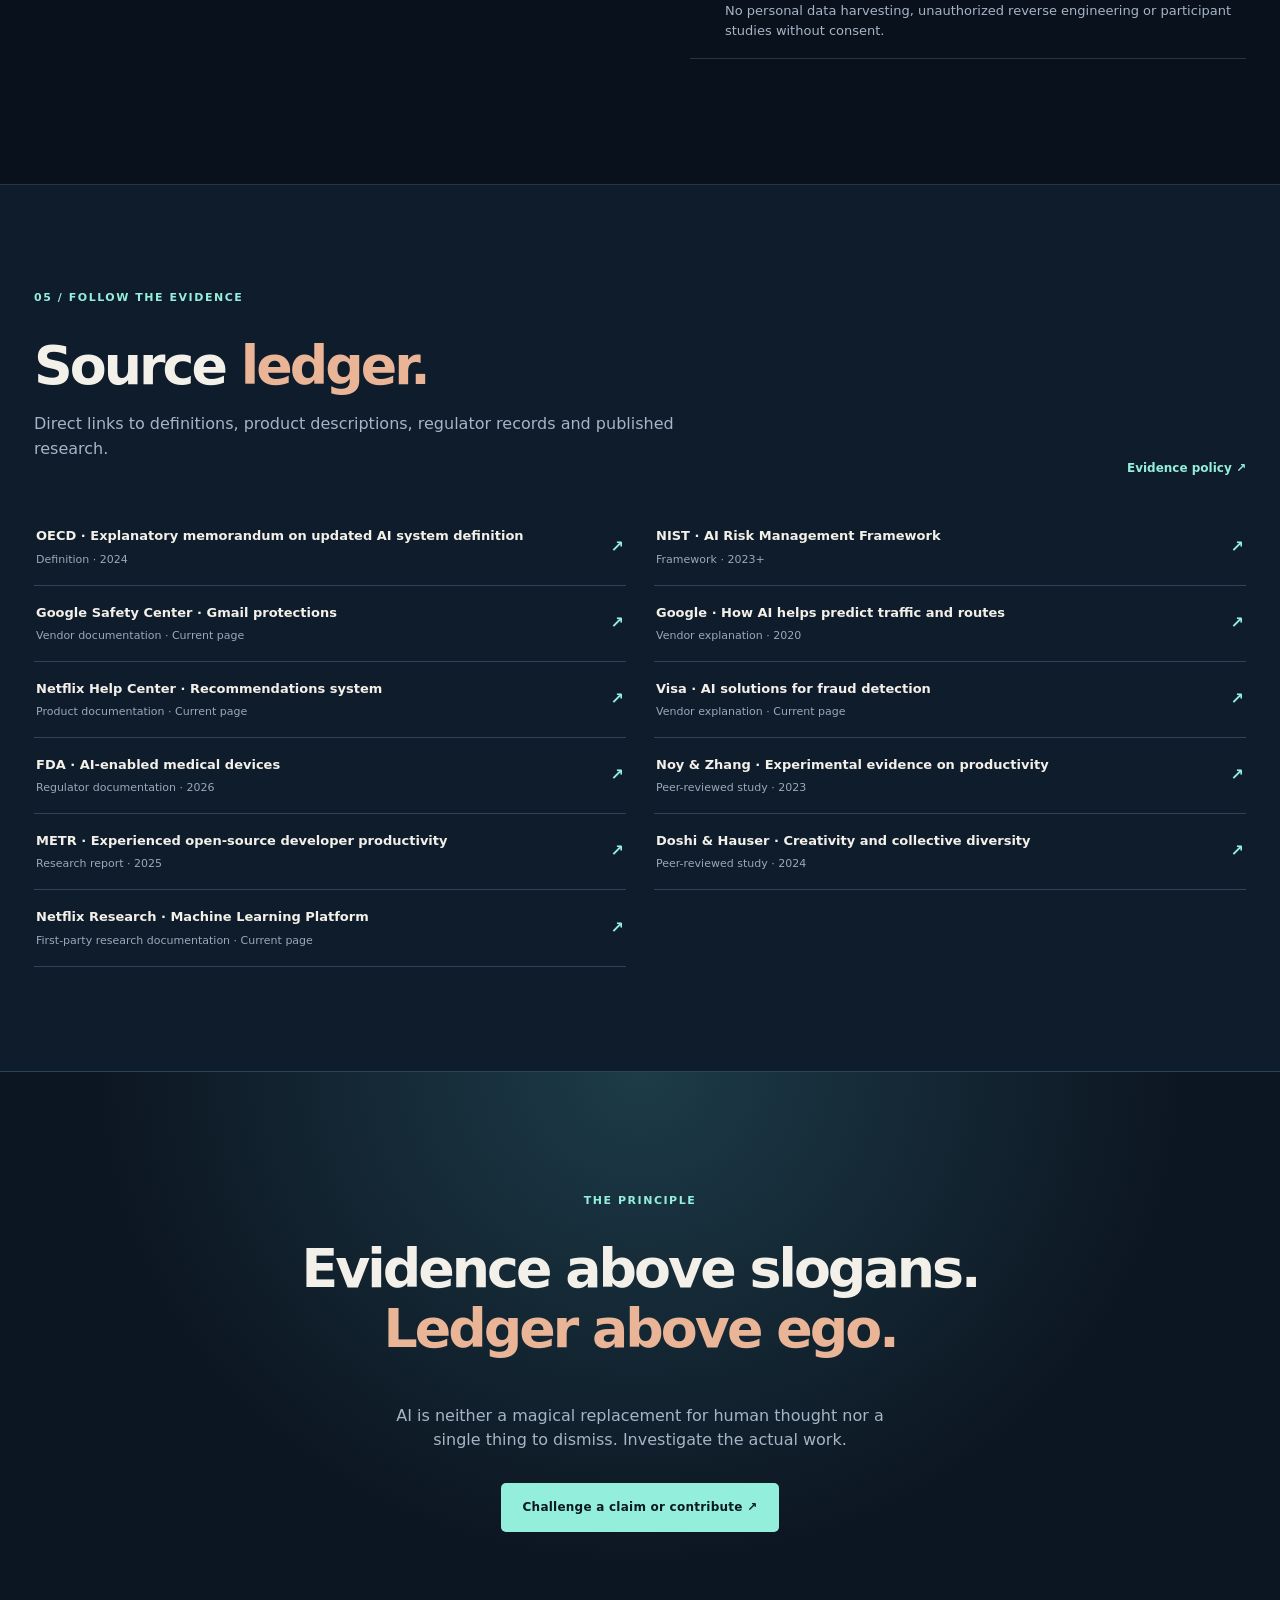
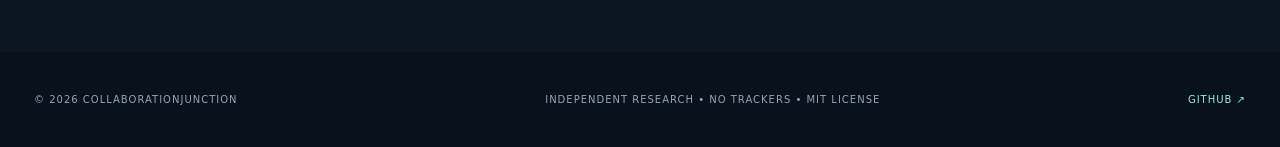
==== commit e4e07a89: "feat: add HAI-001 non-executing calibration readiness gate" ====
--- a/site/index.html
+++ b/site/index.html
@@ -53,7 +53,7 @@
         <div class="section-kicker">03 / HUMAN–AI EVIDENCE LAB</div><div class="section-head"><div><h2>The answer might<br><em>depend on the task.</em></h2><p>Research includes benefits, setbacks, and trade-offs. Anything less would just be marketing with extra steps.</p></div><a href="https://github.com/MichaelWave369/CollaborationJunction/blob/main/docs/HAI-001.md" class="text-link">Read protocol HAI-001 ↗</a></div>
         <div class="study-grid" id="study-list" aria-live="polite"><p class="loading">Loading published studies…</p></div>
         <div class="experiment">
-          <div><span class="tag orange">PLANNED • NOT RUN</span><h3>HAI-001: Who contributes what?</h3><p>A controlled pilot comparing human-only work, two forms of AI-assisted work, and bounded model-first attempts on matched software tasks.</p><p class="experiment-disclaimer">This is a protocol draft, <strong>not a result</strong>. No participant runs or original scores exist.</p></div>
+          <div><span class="tag orange">PLANNED • NOT RUN</span><h3>HAI-001: Who contributes what?</h3><p>A controlled pilot comparing human-only work, two forms of AI-assisted work, and bounded model-first attempts on matched software tasks.</p><p class="experiment-disclaimer">This is a protocol draft, <strong>not a result</strong>. No participant runs or original scores exist. Calibration has not started. <a class="text-link" href="https://github.com/MichaelWave369/CollaborationJunction/blob/main/docs/HAI-001-CALIBRATION.md">View calibration safeguards ↗</a></p></div>
           <div class="experiment-conditions"><span>PROPOSED CONDITIONS</span><div><b>A</b> Human-only</div><div><b>B</b> Human + small local model</div><div><b>C</b> Human + cloud model</div><div><b>D</b> Model first-pass, bounded</div></div>
         </div>
       </section>
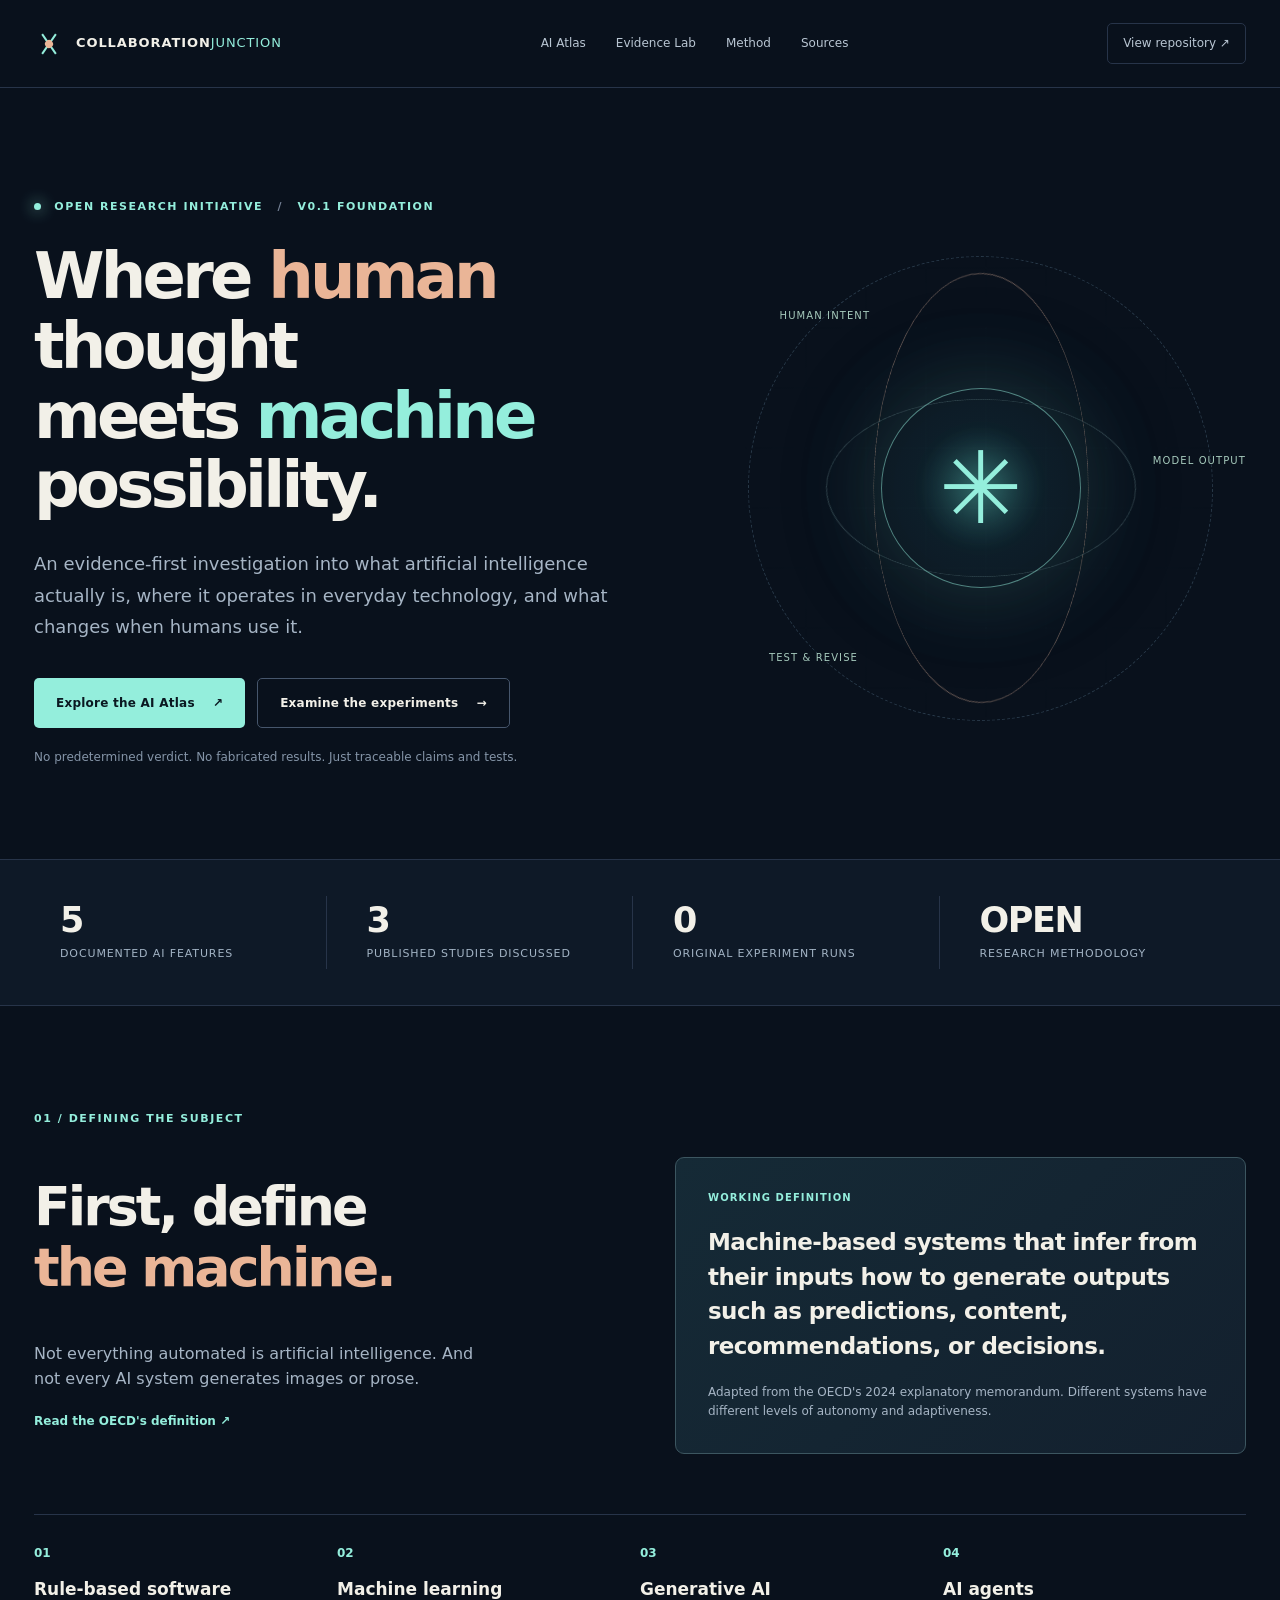
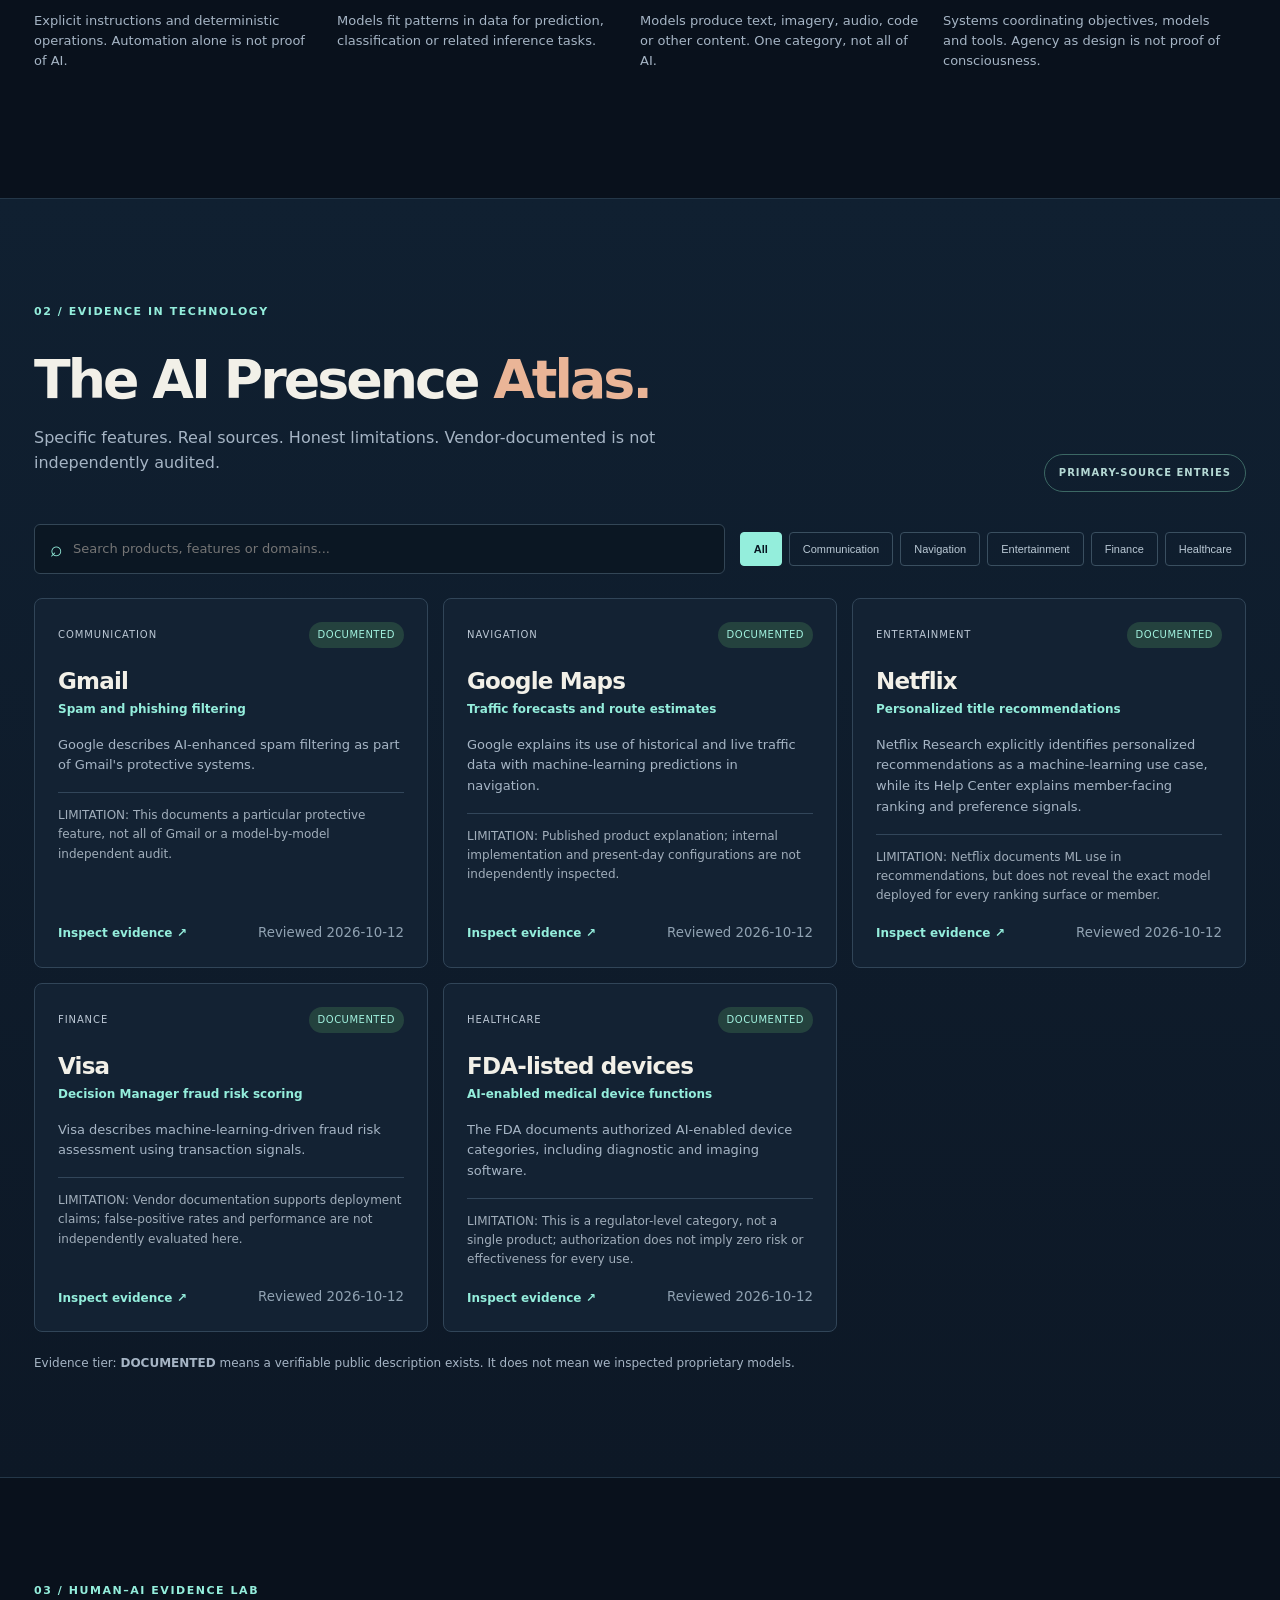
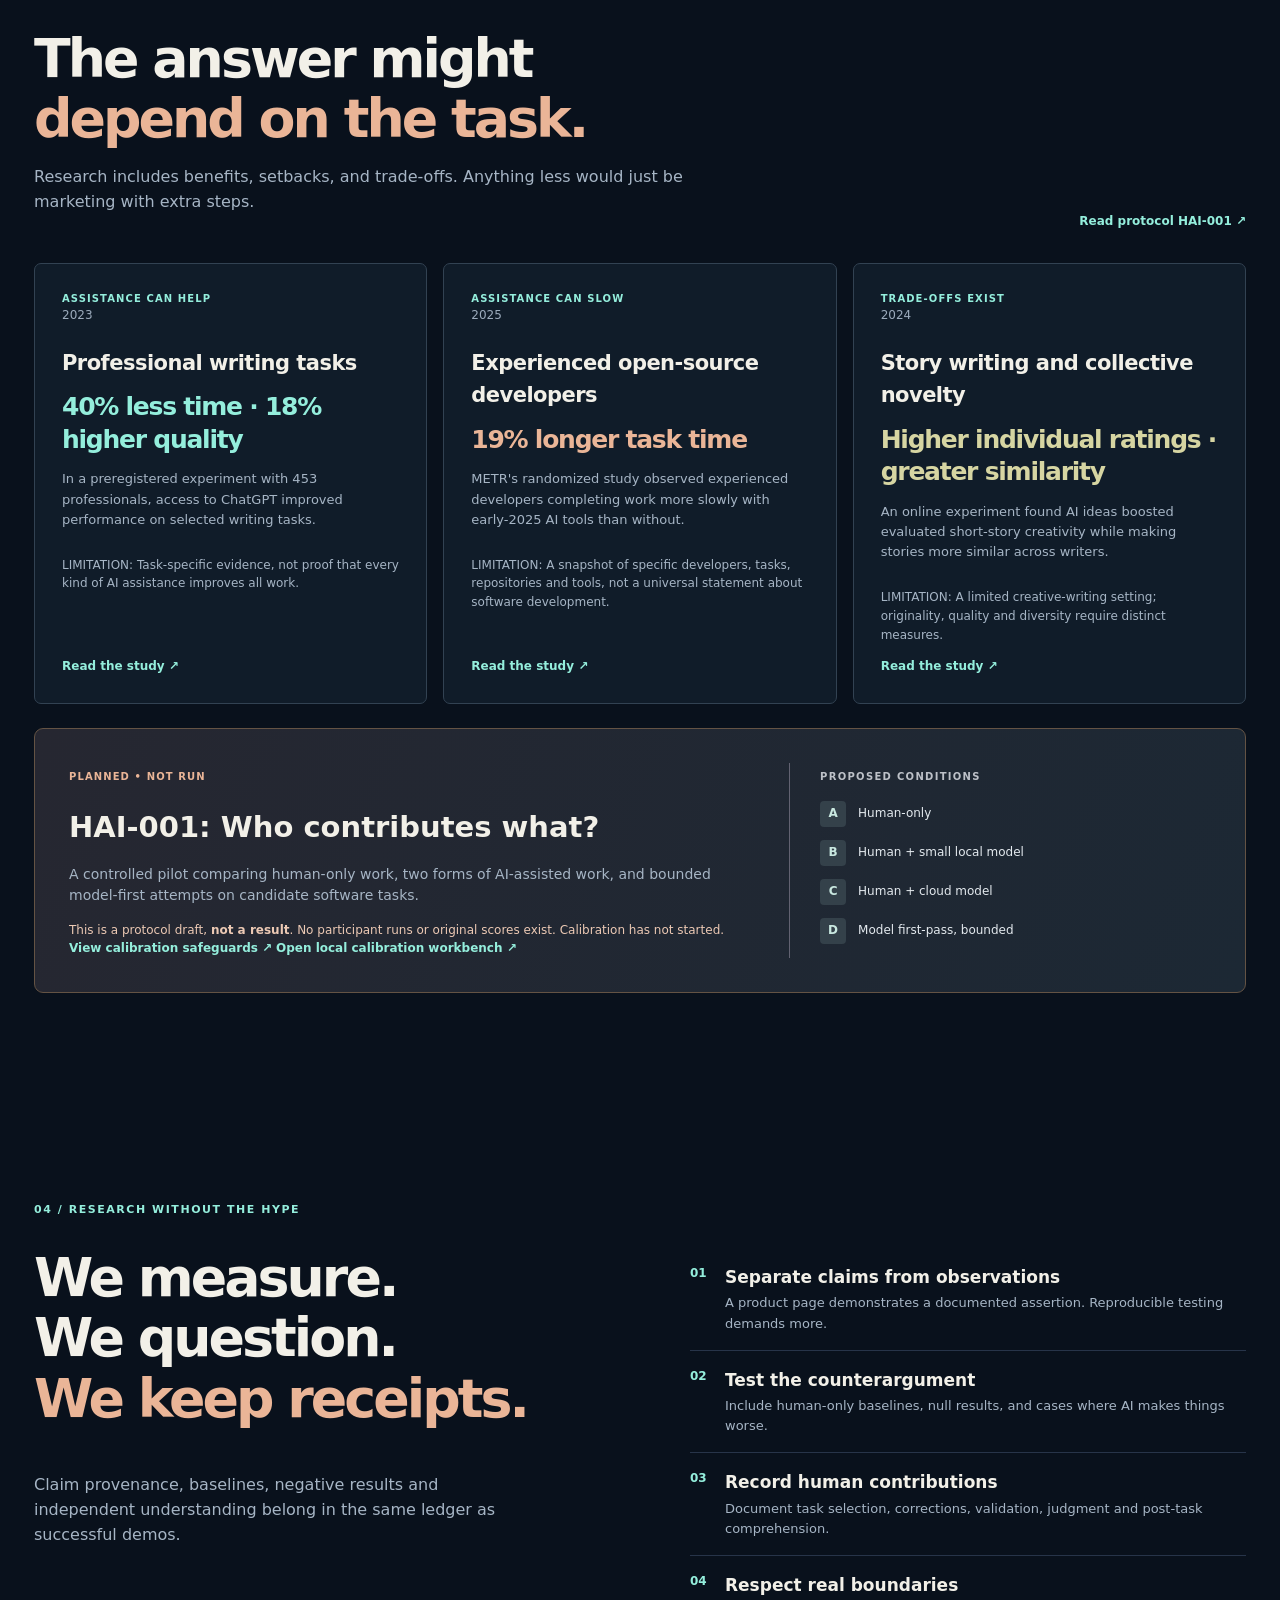
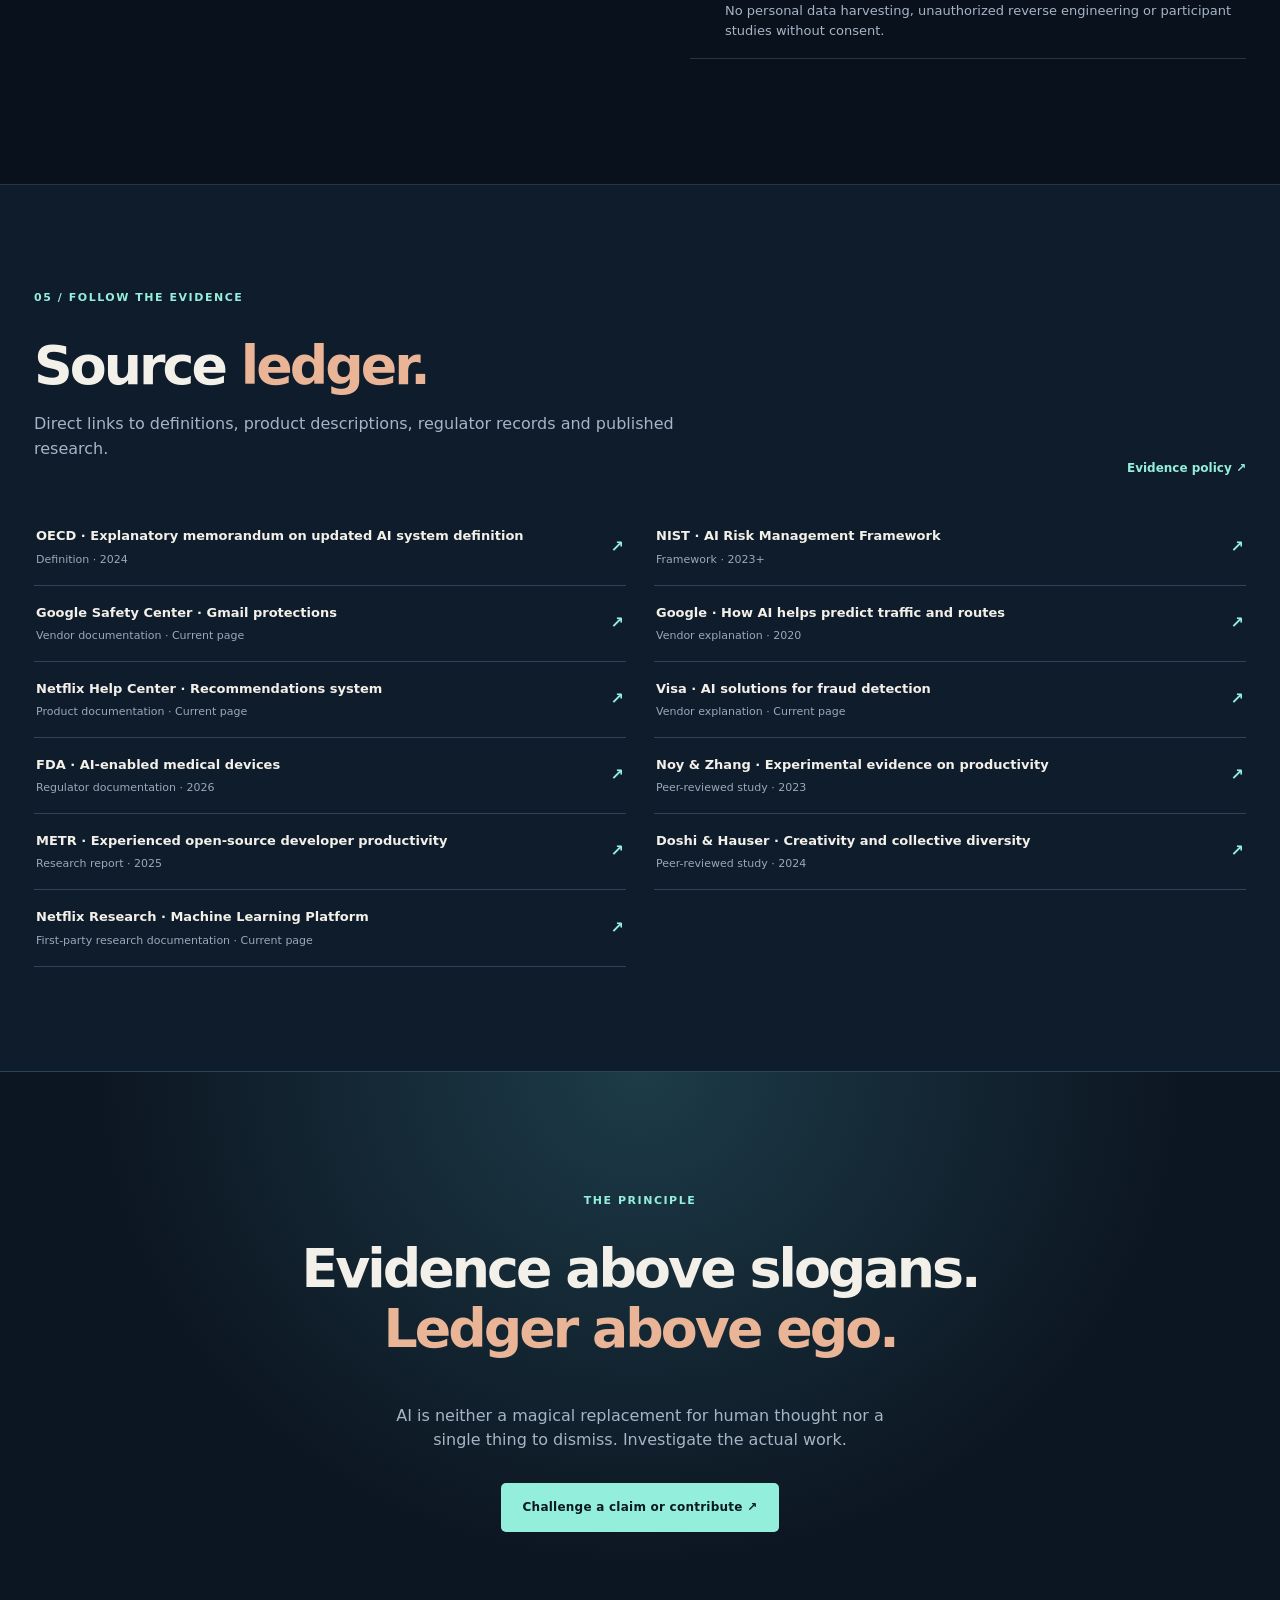
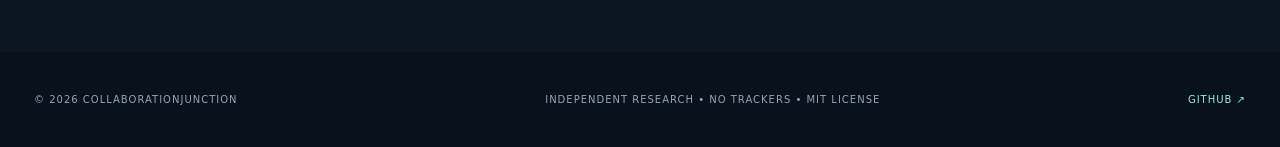
==== commit 7f0afcfc: "feat: local-first HAI-001 calibration operator workbench" ====
--- a/site/index.html
+++ b/site/index.html
@@ -53,7 +53,7 @@
         <div class="section-kicker">03 / HUMAN–AI EVIDENCE LAB</div><div class="section-head"><div><h2>The answer might<br><em>depend on the task.</em></h2><p>Research includes benefits, setbacks, and trade-offs. Anything less would just be marketing with extra steps.</p></div><a href="https://github.com/MichaelWave369/CollaborationJunction/blob/main/docs/HAI-001.md" class="text-link">Read protocol HAI-001 ↗</a></div>
         <div class="study-grid" id="study-list" aria-live="polite"><p class="loading">Loading published studies…</p></div>
         <div class="experiment">
-          <div><span class="tag orange">PLANNED • NOT RUN</span><h3>HAI-001: Who contributes what?</h3><p>A controlled pilot comparing human-only work, two forms of AI-assisted work, and bounded model-first attempts on matched software tasks.</p><p class="experiment-disclaimer">This is a protocol draft, <strong>not a result</strong>. No participant runs or original scores exist. Calibration has not started. <a class="text-link" href="https://github.com/MichaelWave369/CollaborationJunction/blob/main/docs/HAI-001-CALIBRATION.md">View calibration safeguards ↗</a></p></div>
+          <div><span class="tag orange">PLANNED • NOT RUN</span><h3>HAI-001: Who contributes what?</h3><p>A controlled pilot comparing human-only work, two forms of AI-assisted work, and bounded model-first attempts on candidate software tasks.</p><p class="experiment-disclaimer">This is a protocol draft, <strong>not a result</strong>. No participant runs or original scores exist. Calibration has not started. <a class="text-link" href="https://github.com/MichaelWave369/CollaborationJunction/blob/main/docs/HAI-001-CALIBRATION.md">View calibration safeguards ↗</a> <a class="text-link" href="./calibration/">Open local calibration workbench ↗</a></p></div>
           <div class="experiment-conditions"><span>PROPOSED CONDITIONS</span><div><b>A</b> Human-only</div><div><b>B</b> Human + small local model</div><div><b>C</b> Human + cloud model</div><div><b>D</b> Model first-pass, bounded</div></div>
         </div>
       </section>
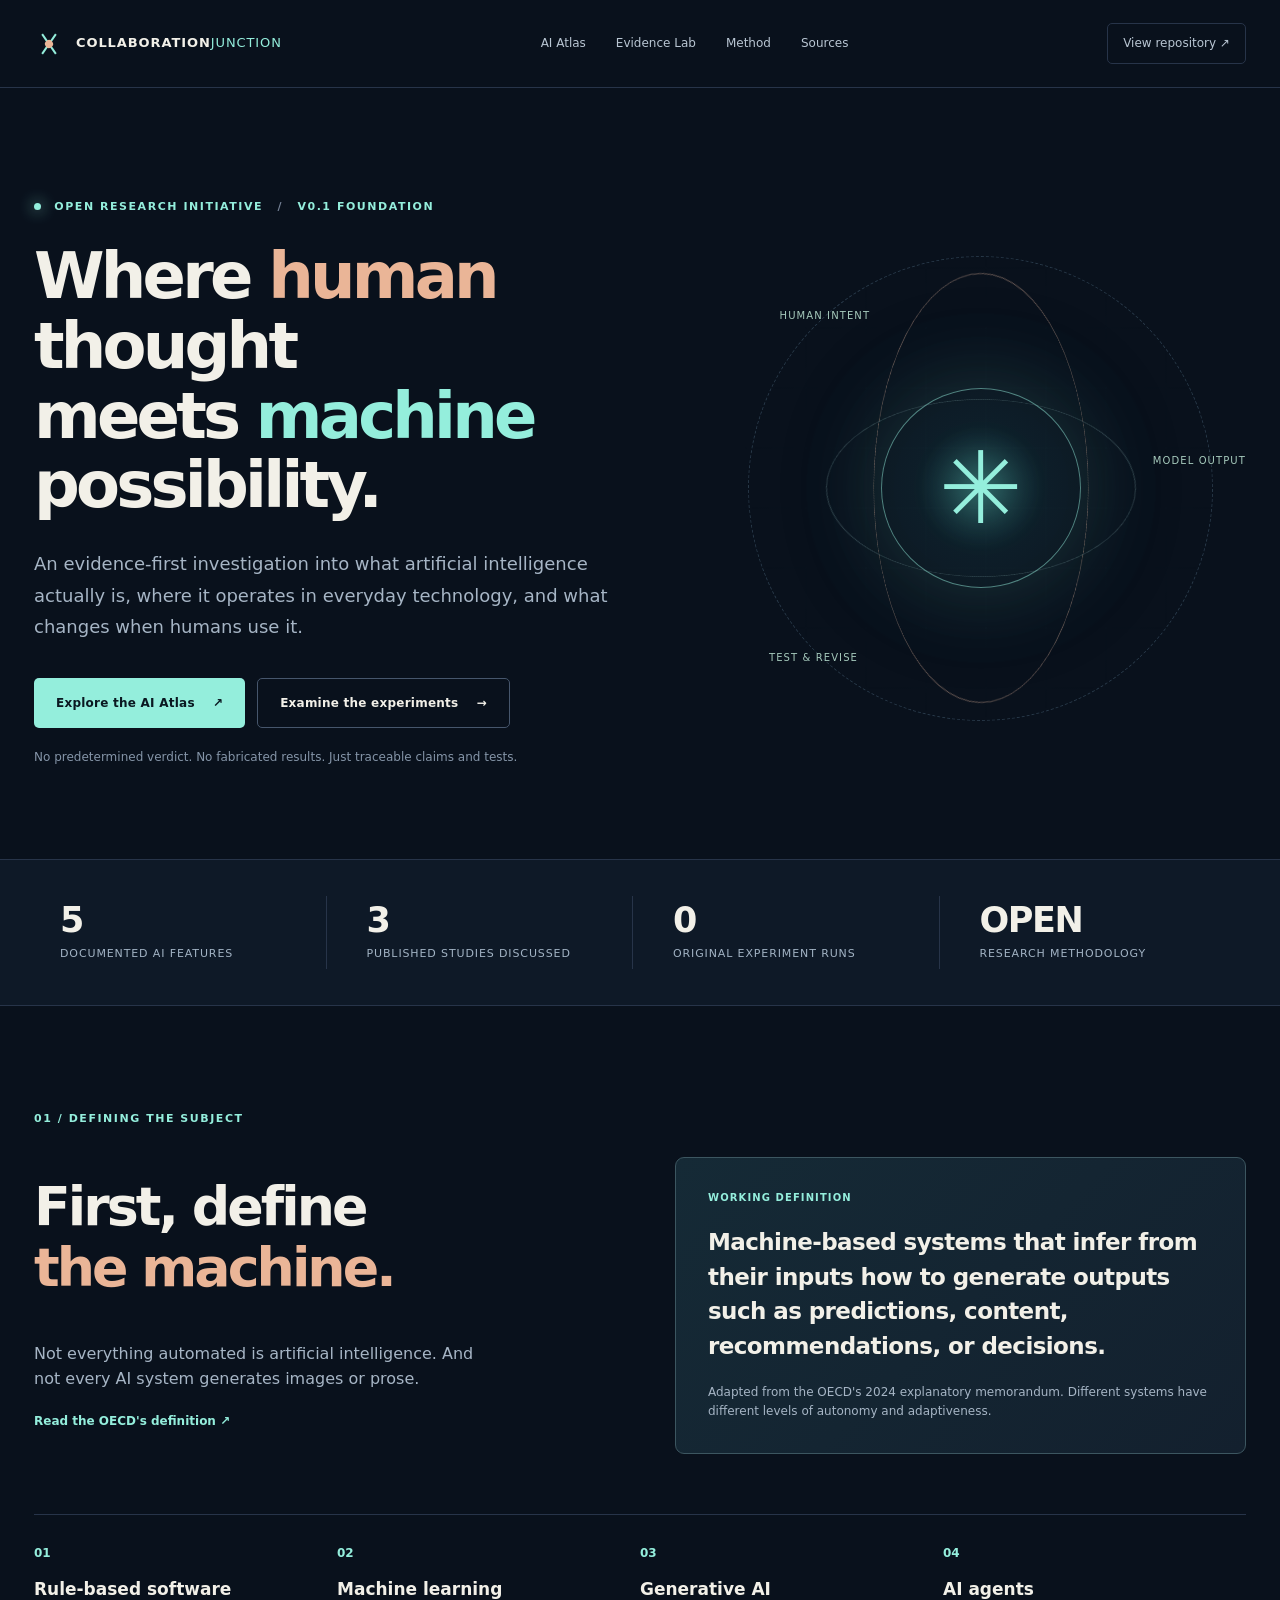
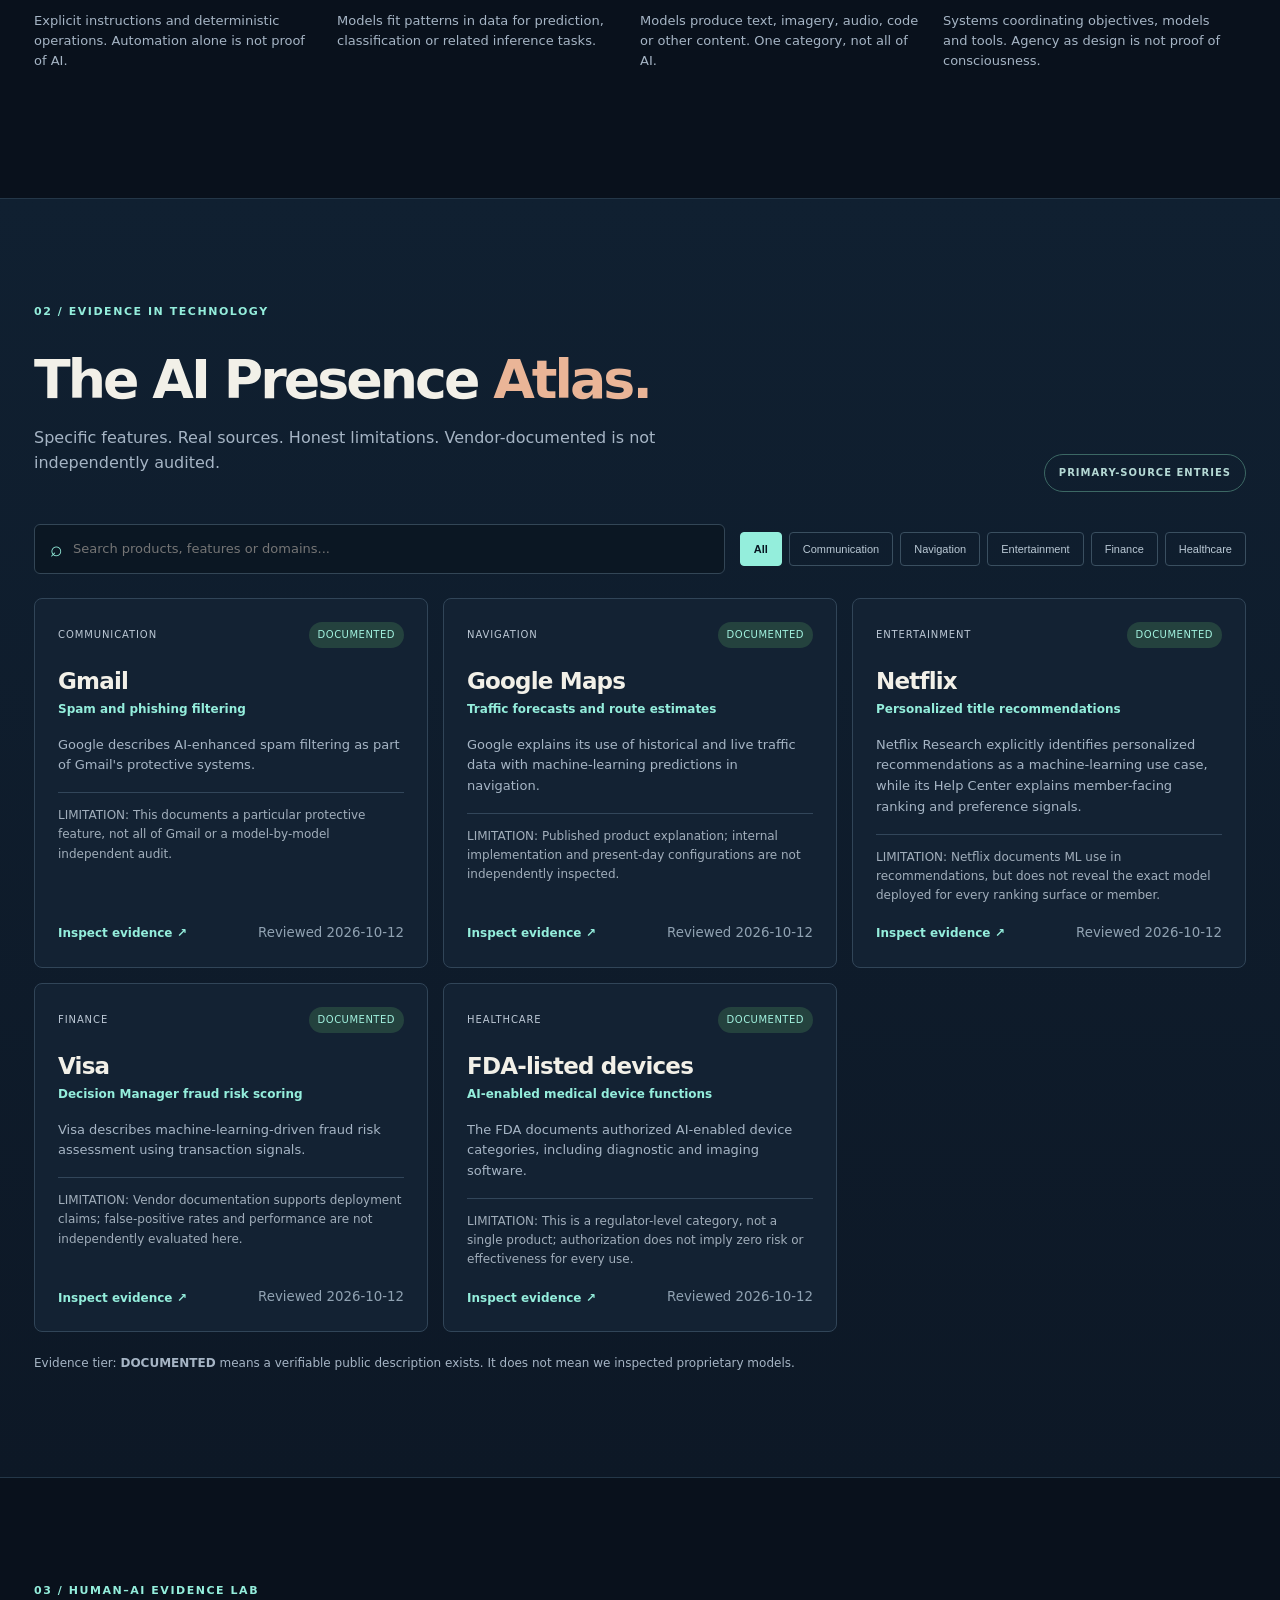
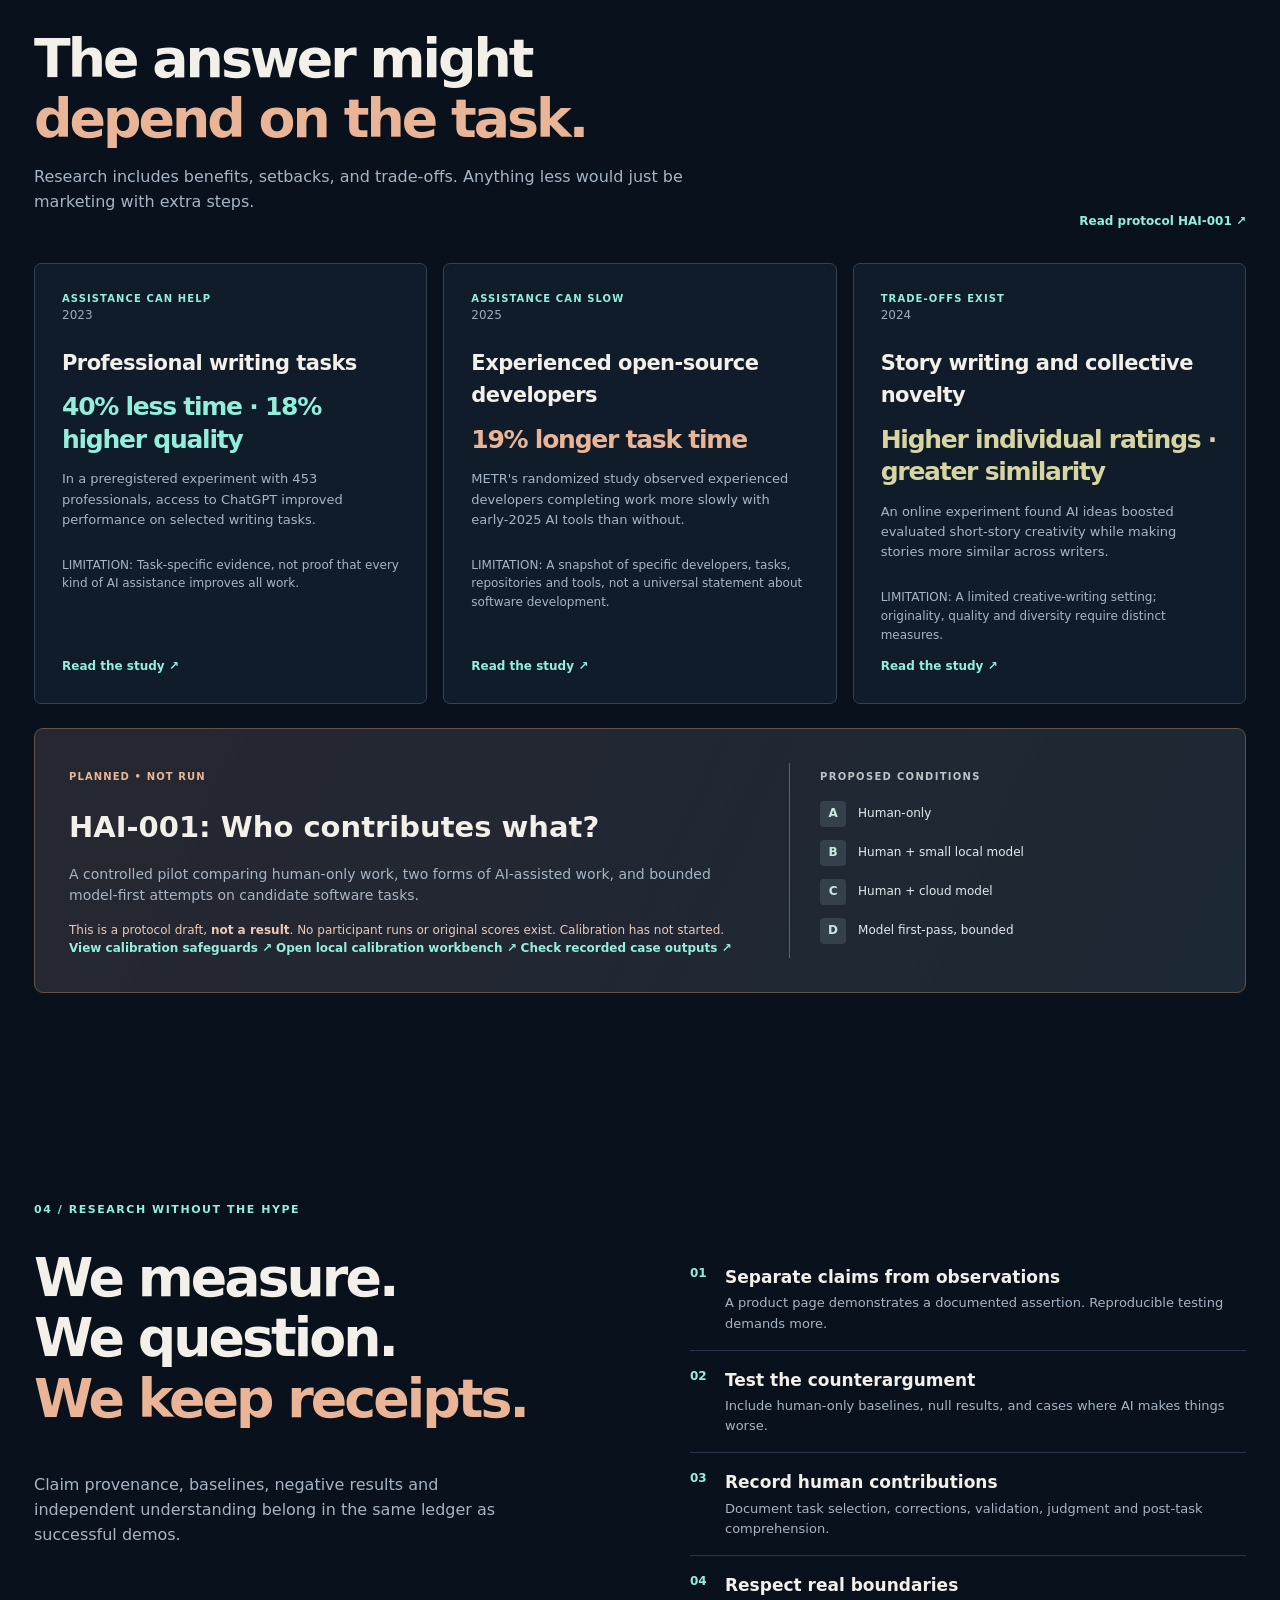
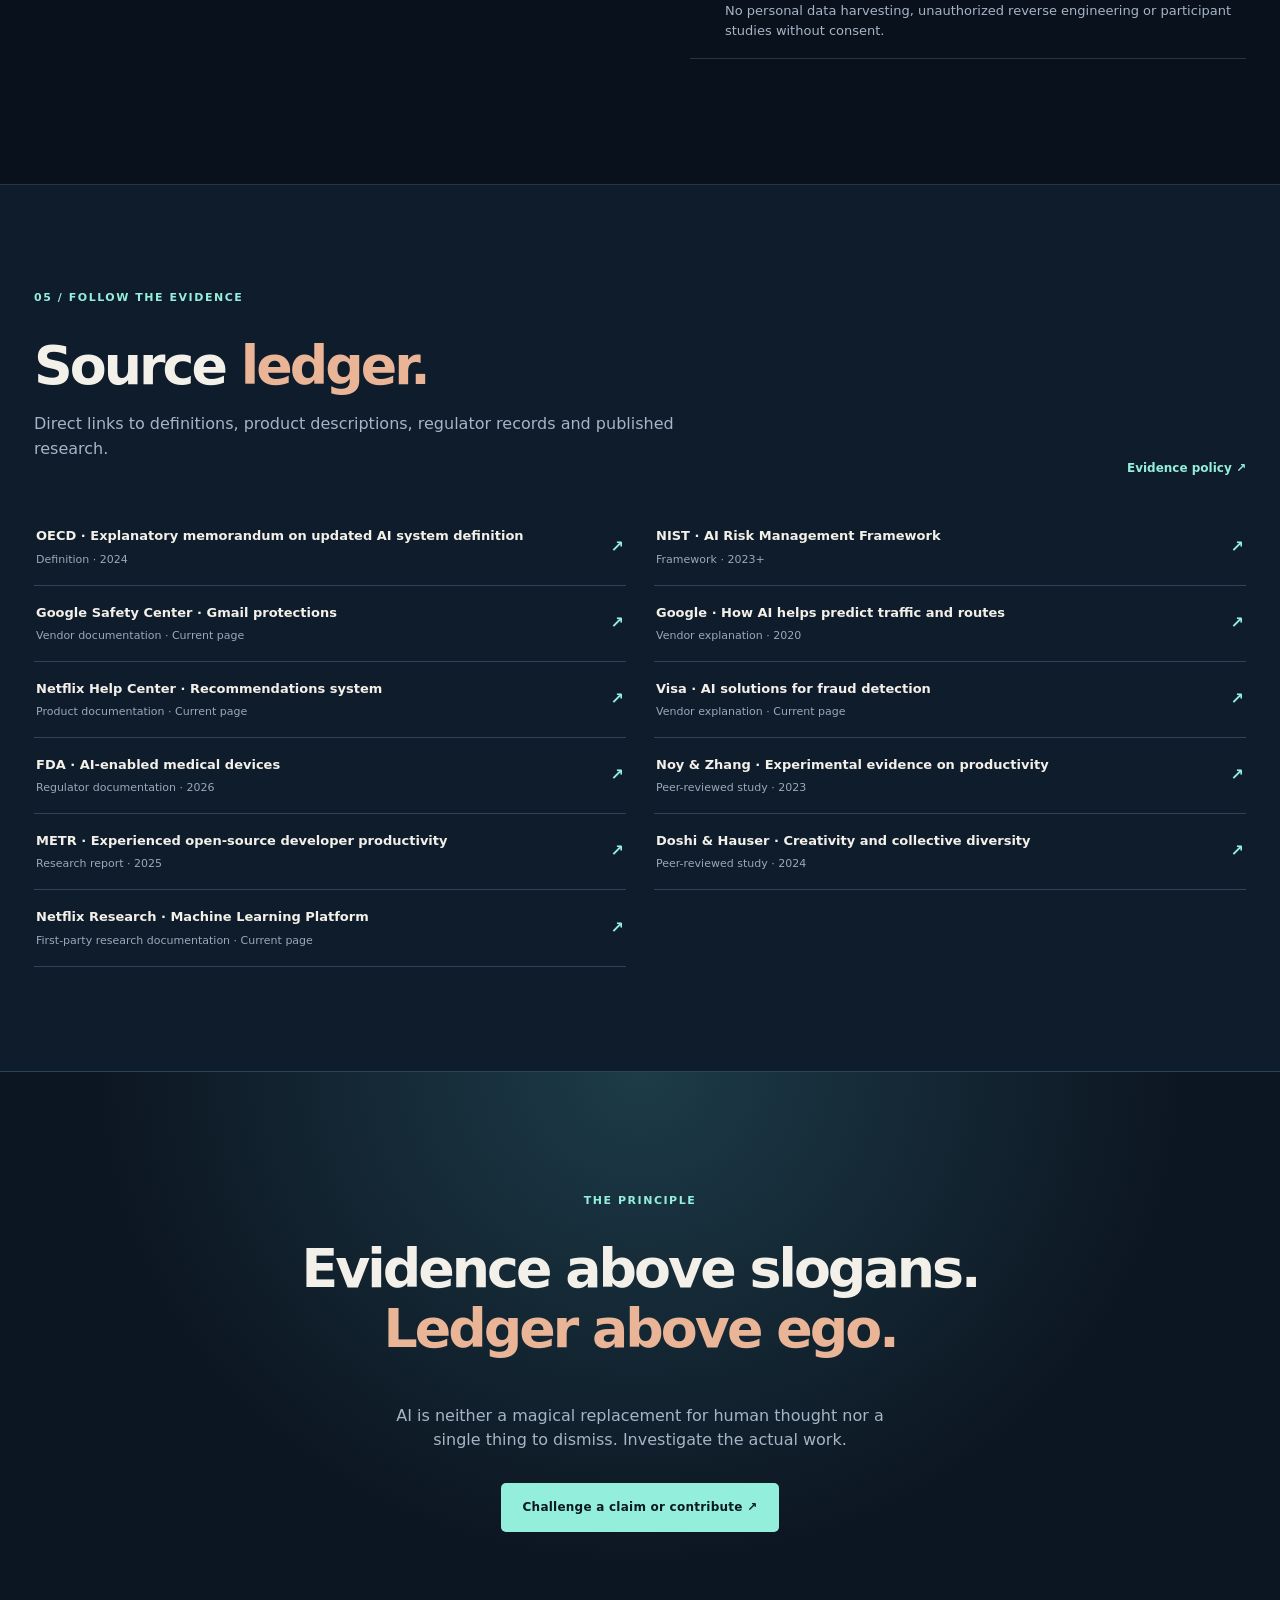
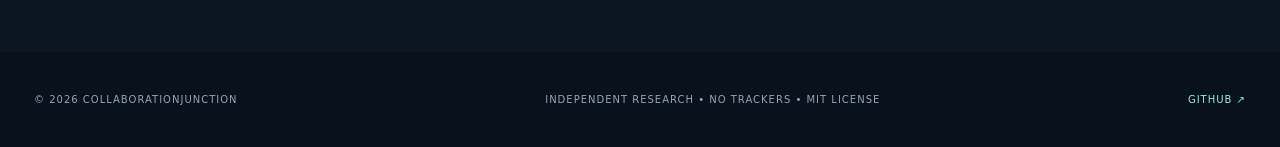
==== commit db58026c: "feat(HAI-001): add non-executing deterministic case scorer and pilot score audit" ====
--- a/site/index.html
+++ b/site/index.html
@@ -53,7 +53,7 @@
         <div class="section-kicker">03 / HUMAN–AI EVIDENCE LAB</div><div class="section-head"><div><h2>The answer might<br><em>depend on the task.</em></h2><p>Research includes benefits, setbacks, and trade-offs. Anything less would just be marketing with extra steps.</p></div><a href="https://github.com/MichaelWave369/CollaborationJunction/blob/main/docs/HAI-001.md" class="text-link">Read protocol HAI-001 ↗</a></div>
         <div class="study-grid" id="study-list" aria-live="polite"><p class="loading">Loading published studies…</p></div>
         <div class="experiment">
-          <div><span class="tag orange">PLANNED • NOT RUN</span><h3>HAI-001: Who contributes what?</h3><p>A controlled pilot comparing human-only work, two forms of AI-assisted work, and bounded model-first attempts on candidate software tasks.</p><p class="experiment-disclaimer">This is a protocol draft, <strong>not a result</strong>. No participant runs or original scores exist. Calibration has not started. <a class="text-link" href="https://github.com/MichaelWave369/CollaborationJunction/blob/main/docs/HAI-001-CALIBRATION.md">View calibration safeguards ↗</a> <a class="text-link" href="./calibration/">Open local calibration workbench ↗</a></p></div>
+          <div><span class="tag orange">PLANNED • NOT RUN</span><h3>HAI-001: Who contributes what?</h3><p>A controlled pilot comparing human-only work, two forms of AI-assisted work, and bounded model-first attempts on candidate software tasks.</p><p class="experiment-disclaimer">This is a protocol draft, <strong>not a result</strong>. No participant runs or original scores exist. Calibration has not started. <a class="text-link" href="https://github.com/MichaelWave369/CollaborationJunction/blob/main/docs/HAI-001-CALIBRATION.md">View calibration safeguards ↗</a> <a class="text-link" href="./calibration/">Open local calibration workbench ↗</a> <a class="text-link" href="./calibration/checker.html">Check recorded case outputs ↗</a></p></div>
           <div class="experiment-conditions"><span>PROPOSED CONDITIONS</span><div><b>A</b> Human-only</div><div><b>B</b> Human + small local model</div><div><b>C</b> Human + cloud model</div><div><b>D</b> Model first-pass, bounded</div></div>
         </div>
       </section>
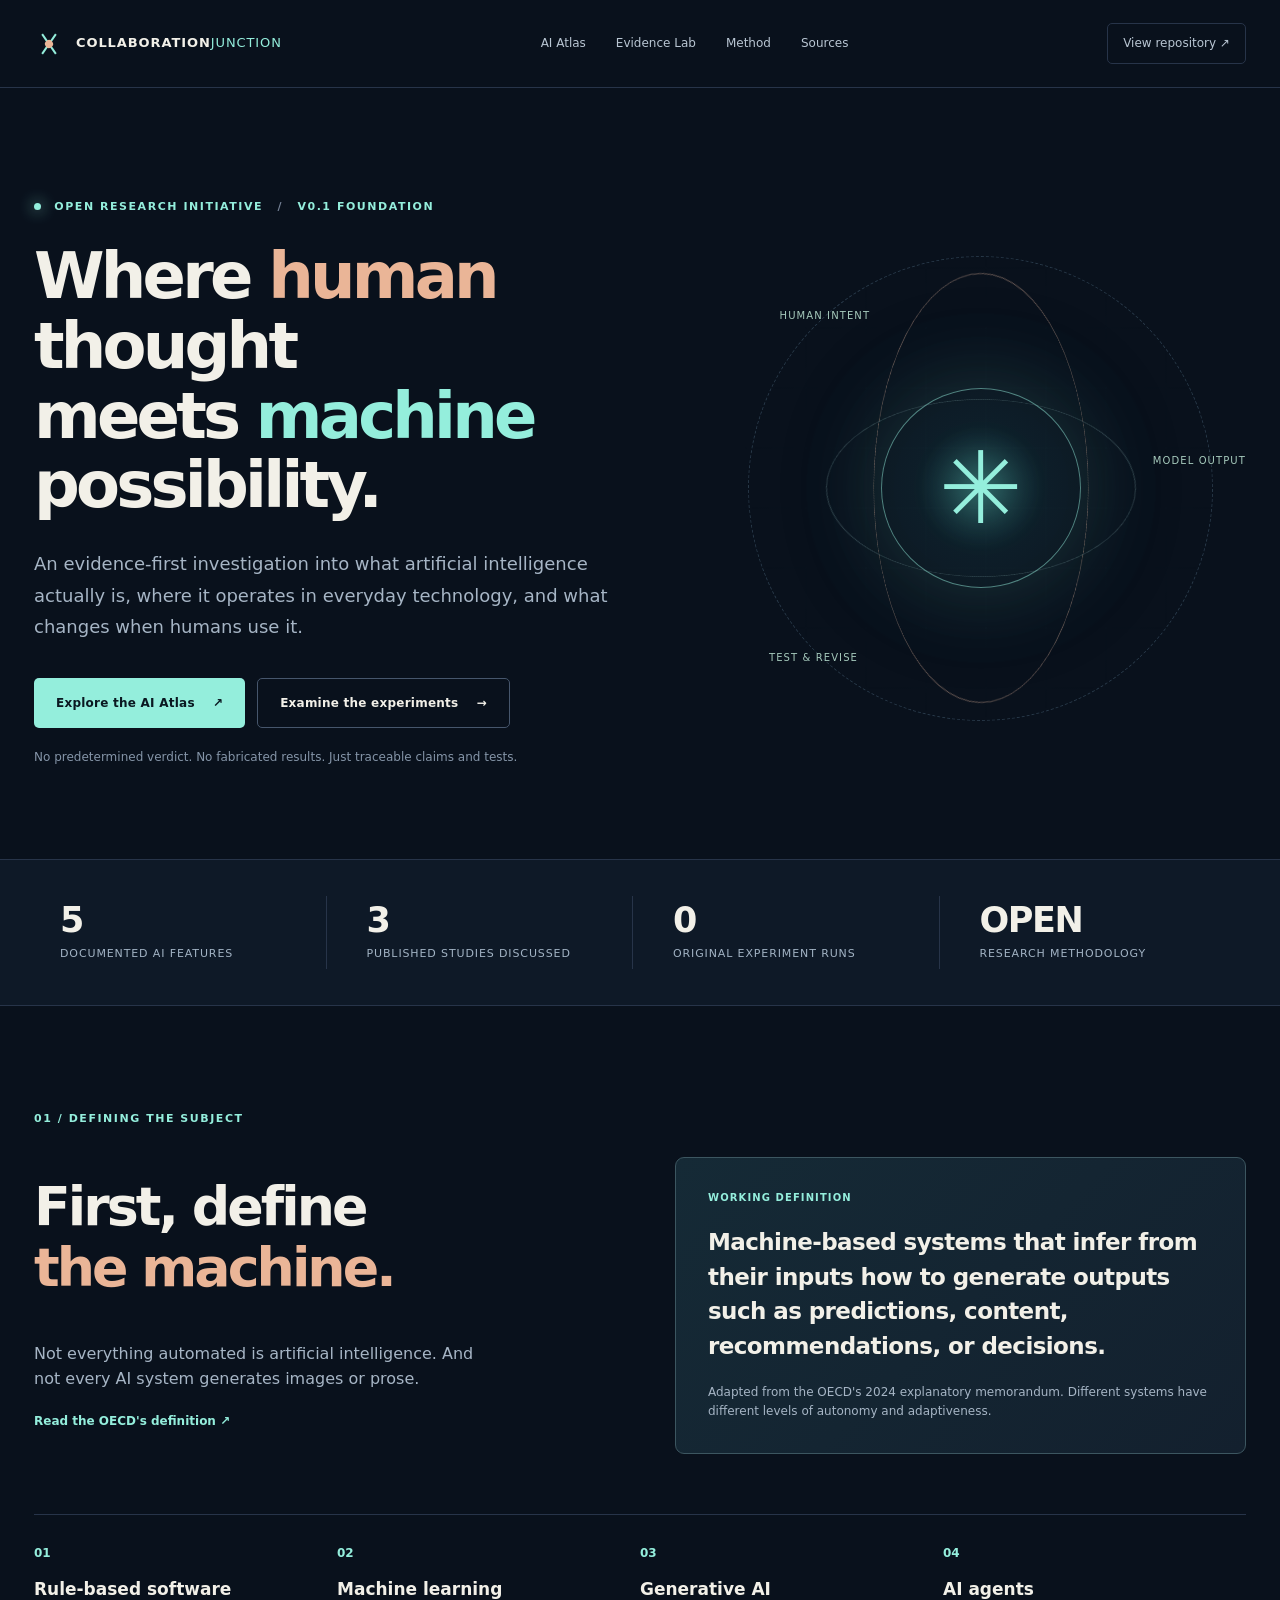
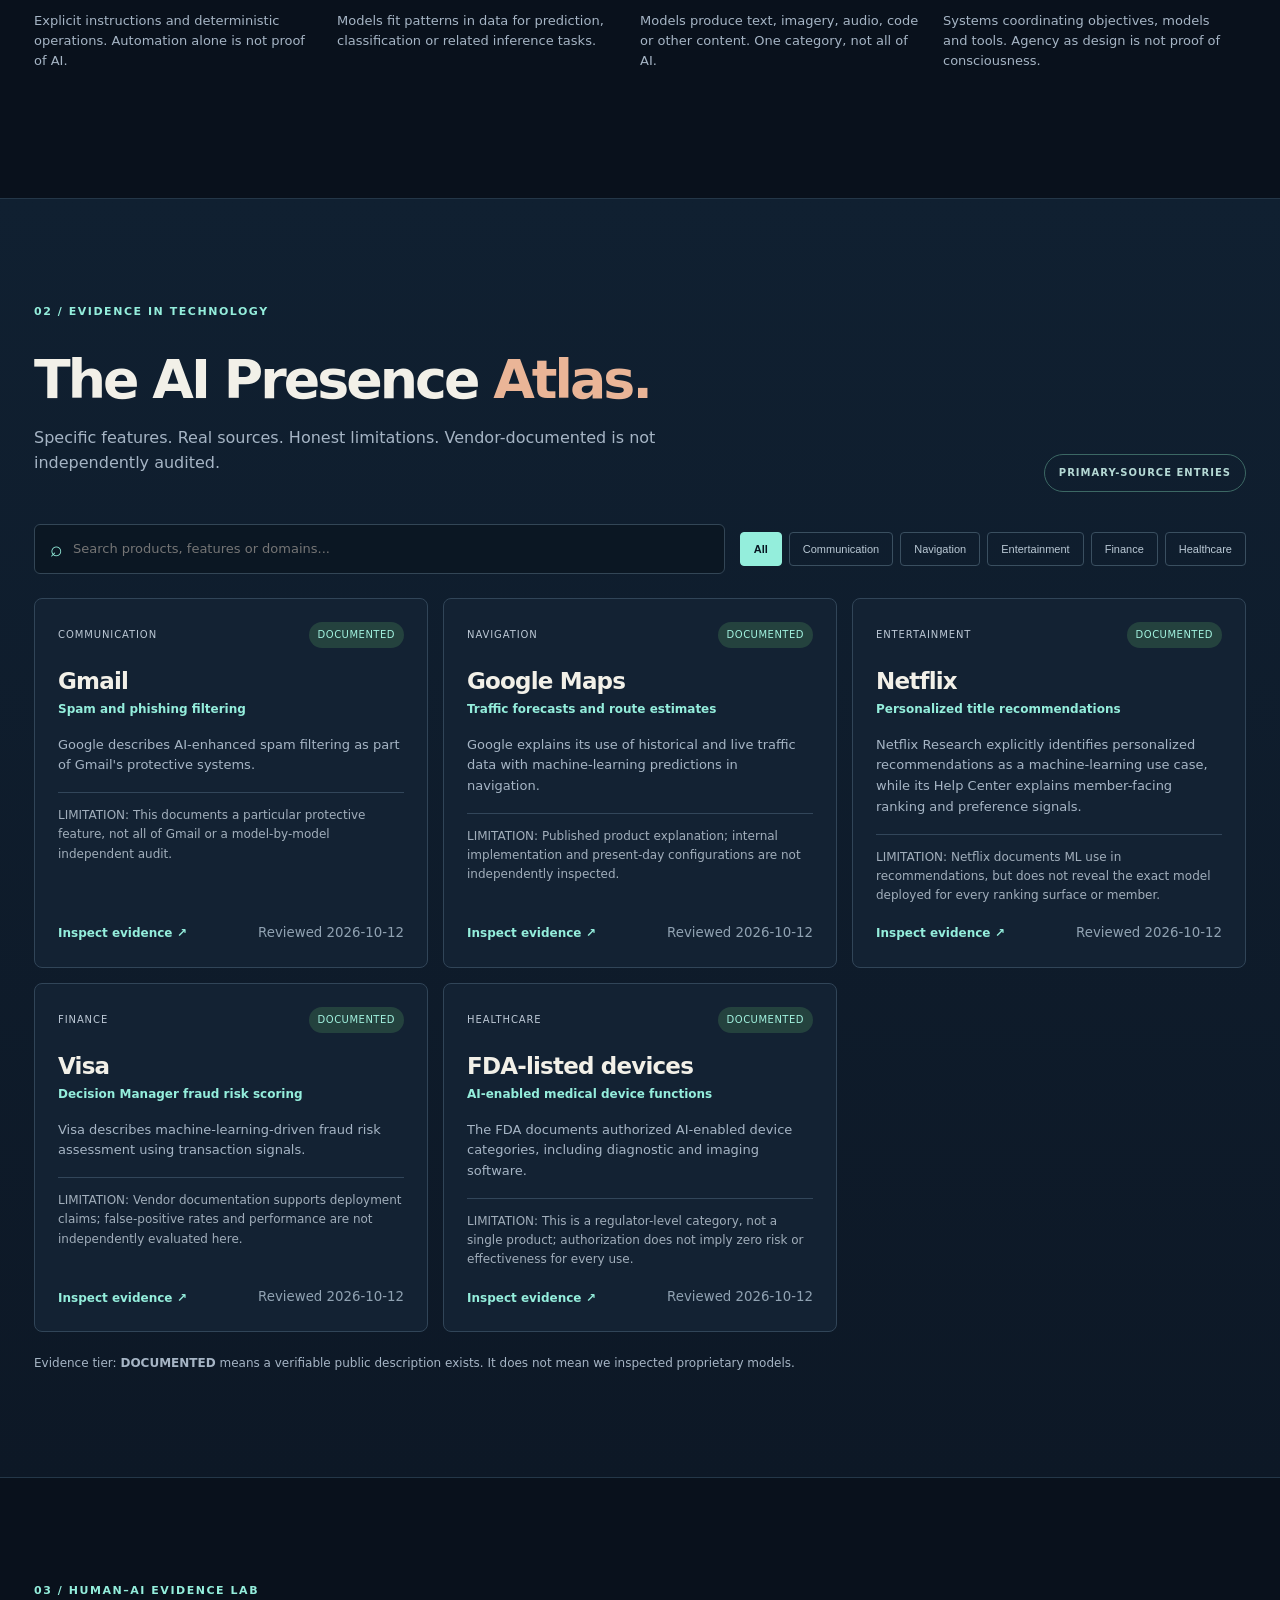
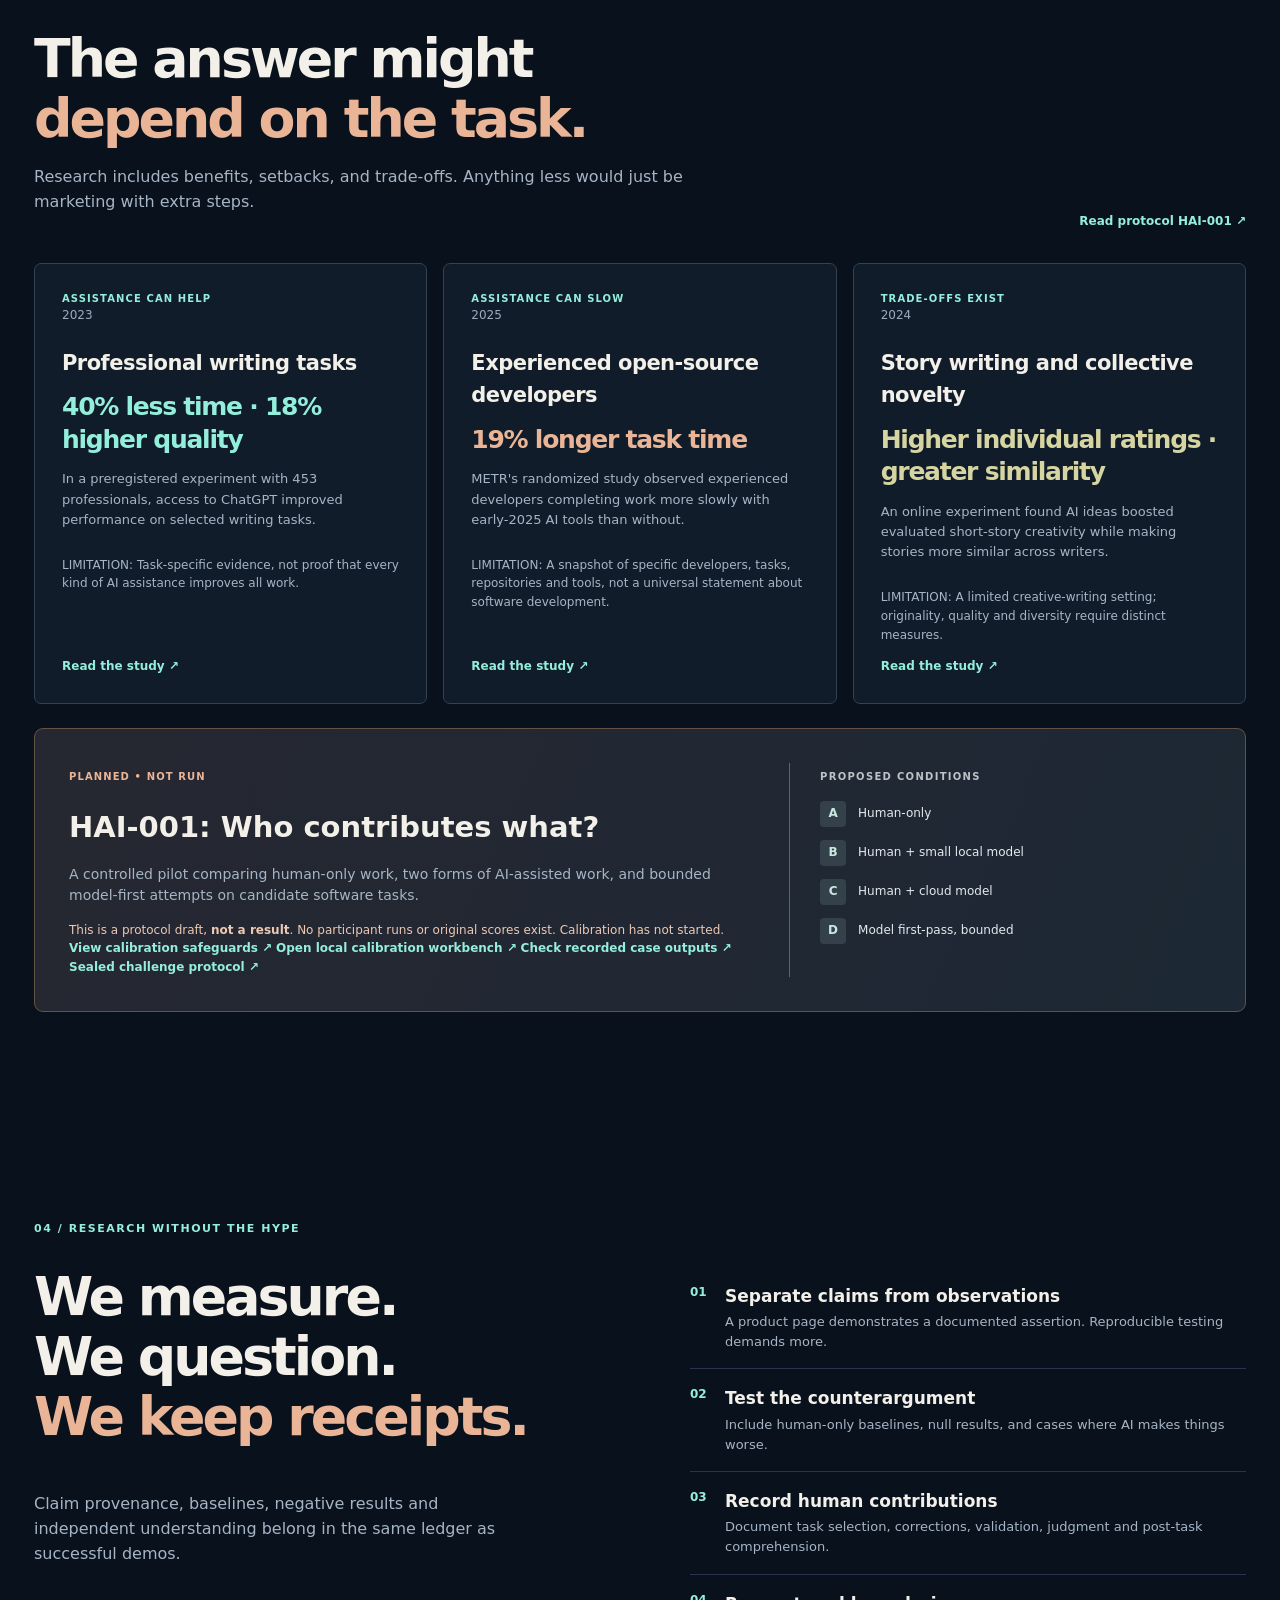
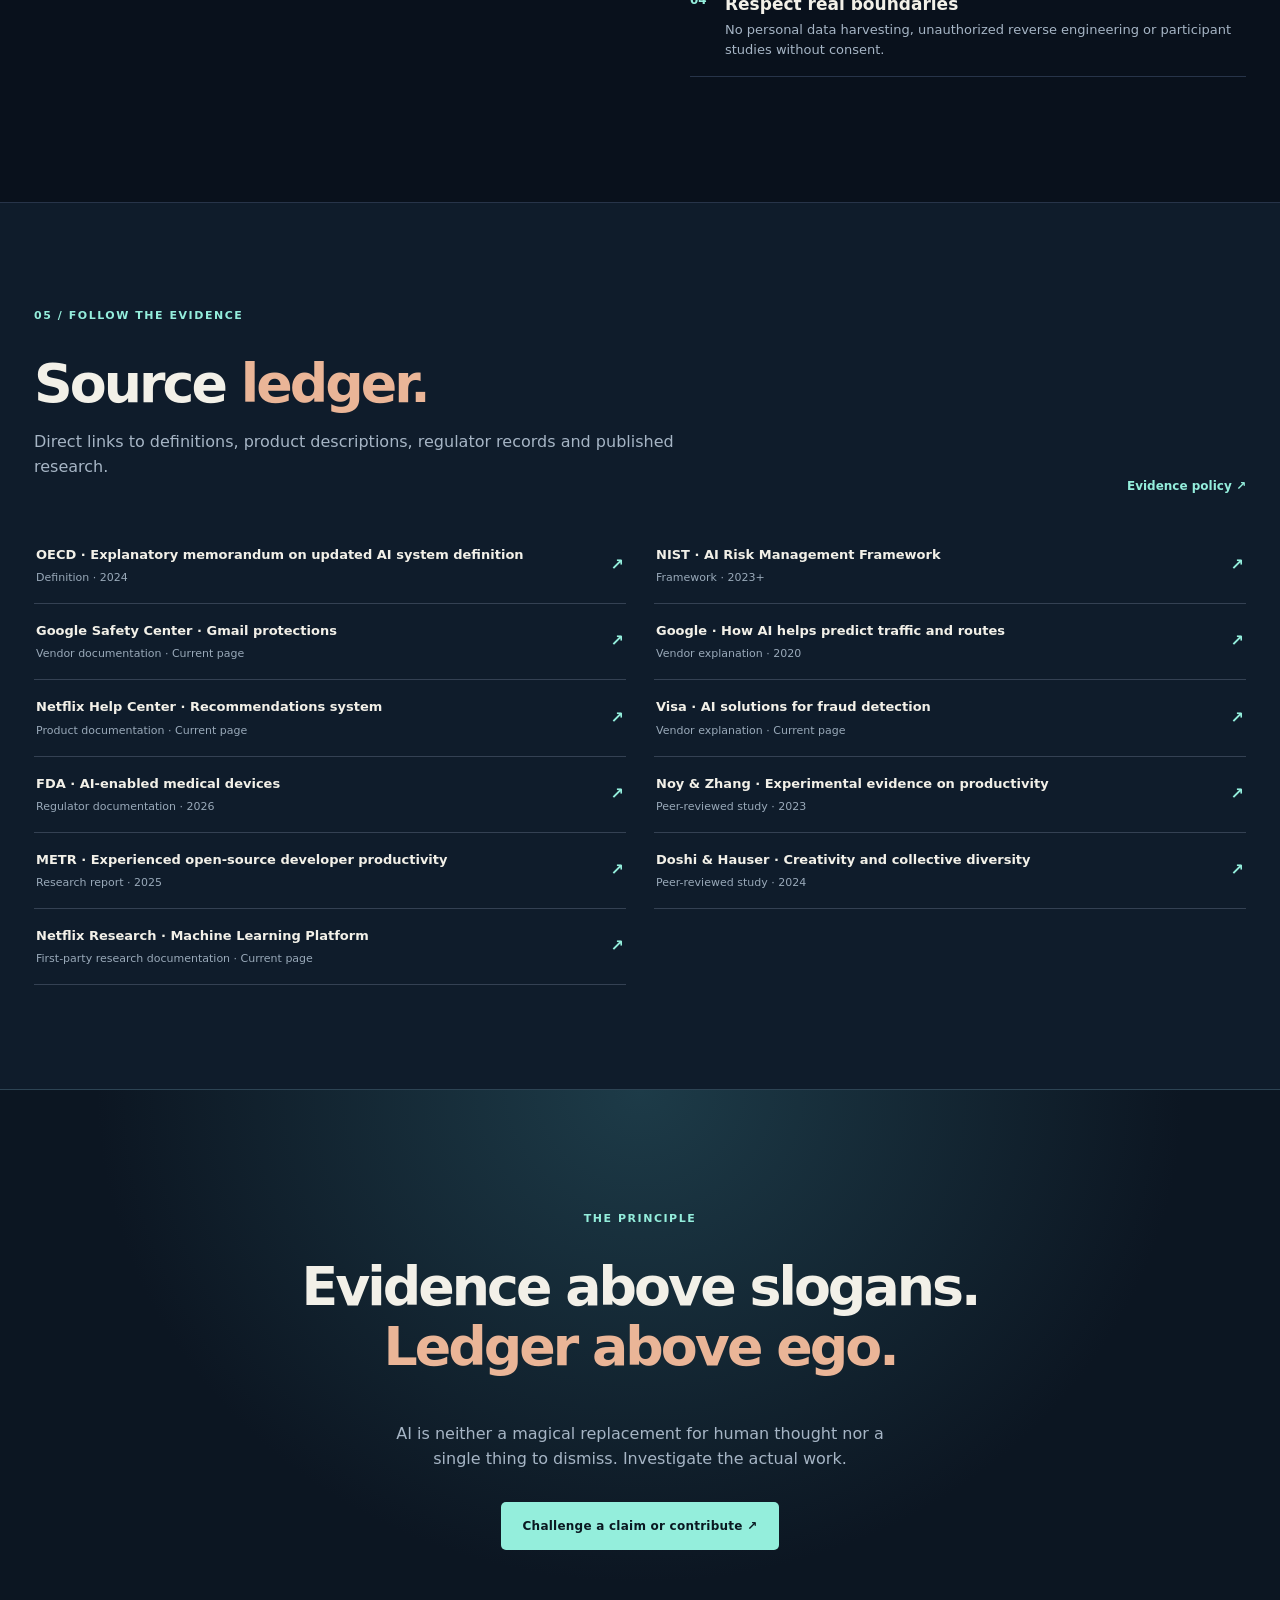
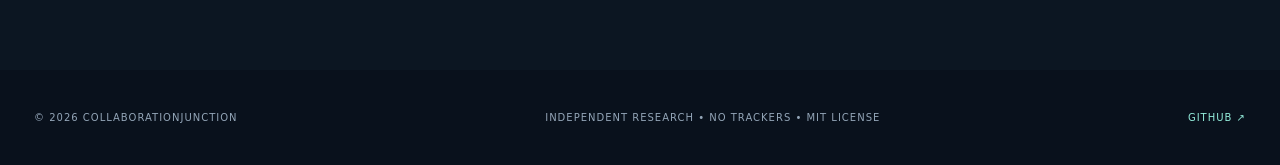
==== commit 75463843: "feat(HAI-001): add offline sealed challenge commitment/reveal protocol" ====
--- a/site/index.html
+++ b/site/index.html
@@ -53,7 +53,7 @@
         <div class="section-kicker">03 / HUMAN–AI EVIDENCE LAB</div><div class="section-head"><div><h2>The answer might<br><em>depend on the task.</em></h2><p>Research includes benefits, setbacks, and trade-offs. Anything less would just be marketing with extra steps.</p></div><a href="https://github.com/MichaelWave369/CollaborationJunction/blob/main/docs/HAI-001.md" class="text-link">Read protocol HAI-001 ↗</a></div>
         <div class="study-grid" id="study-list" aria-live="polite"><p class="loading">Loading published studies…</p></div>
         <div class="experiment">
-          <div><span class="tag orange">PLANNED • NOT RUN</span><h3>HAI-001: Who contributes what?</h3><p>A controlled pilot comparing human-only work, two forms of AI-assisted work, and bounded model-first attempts on candidate software tasks.</p><p class="experiment-disclaimer">This is a protocol draft, <strong>not a result</strong>. No participant runs or original scores exist. Calibration has not started. <a class="text-link" href="https://github.com/MichaelWave369/CollaborationJunction/blob/main/docs/HAI-001-CALIBRATION.md">View calibration safeguards ↗</a> <a class="text-link" href="./calibration/">Open local calibration workbench ↗</a> <a class="text-link" href="./calibration/checker.html">Check recorded case outputs ↗</a></p></div>
+          <div><span class="tag orange">PLANNED • NOT RUN</span><h3>HAI-001: Who contributes what?</h3><p>A controlled pilot comparing human-only work, two forms of AI-assisted work, and bounded model-first attempts on candidate software tasks.</p><p class="experiment-disclaimer">This is a protocol draft, <strong>not a result</strong>. No participant runs or original scores exist. Calibration has not started. <a class="text-link" href="https://github.com/MichaelWave369/CollaborationJunction/blob/main/docs/HAI-001-CALIBRATION.md">View calibration safeguards ↗</a> <a class="text-link" href="./calibration/">Open local calibration workbench ↗</a> <a class="text-link" href="./calibration/checker.html">Check recorded case outputs ↗</a> <a class="text-link" href="https://github.com/MichaelWave369/CollaborationJunction/blob/main/docs/HAI-001-HOLDOUT.md">Sealed challenge protocol ↗</a></p></div>
           <div class="experiment-conditions"><span>PROPOSED CONDITIONS</span><div><b>A</b> Human-only</div><div><b>B</b> Human + small local model</div><div><b>C</b> Human + cloud model</div><div><b>D</b> Model first-pass, bounded</div></div>
         </div>
       </section>
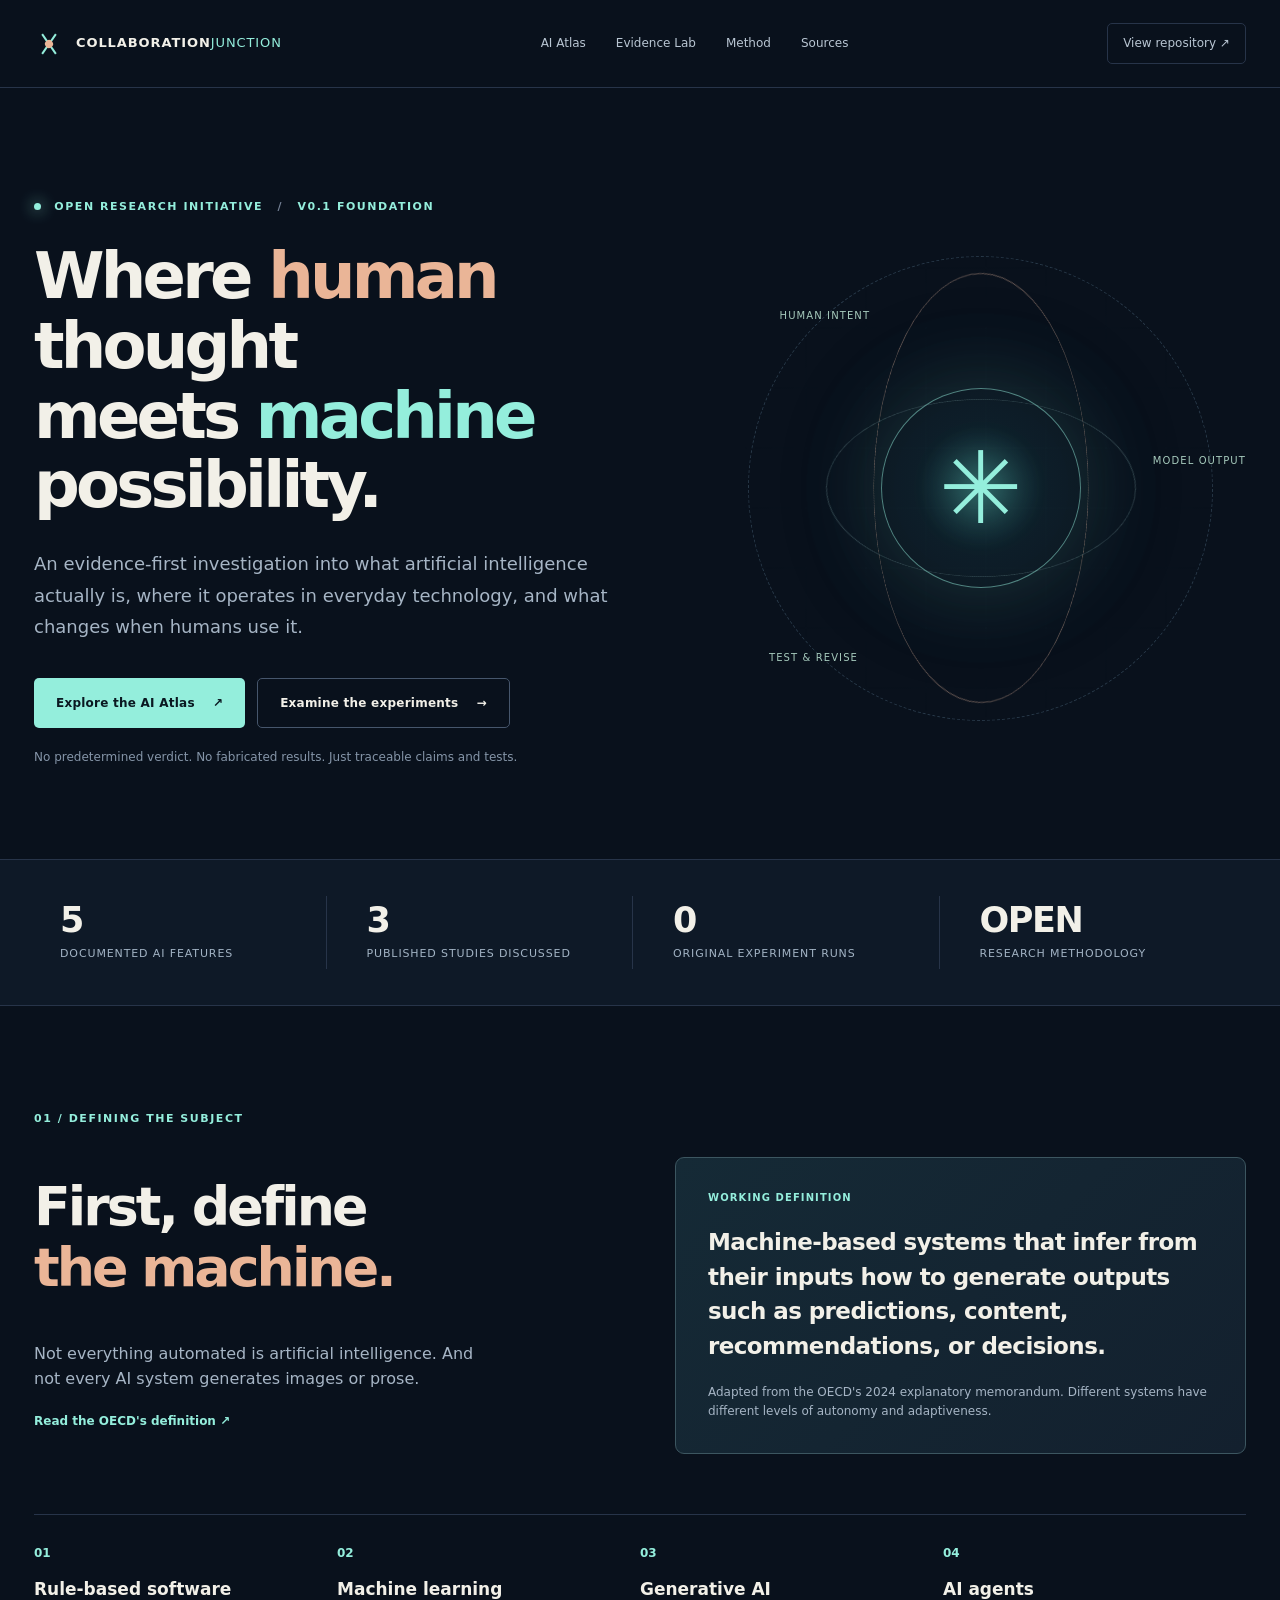
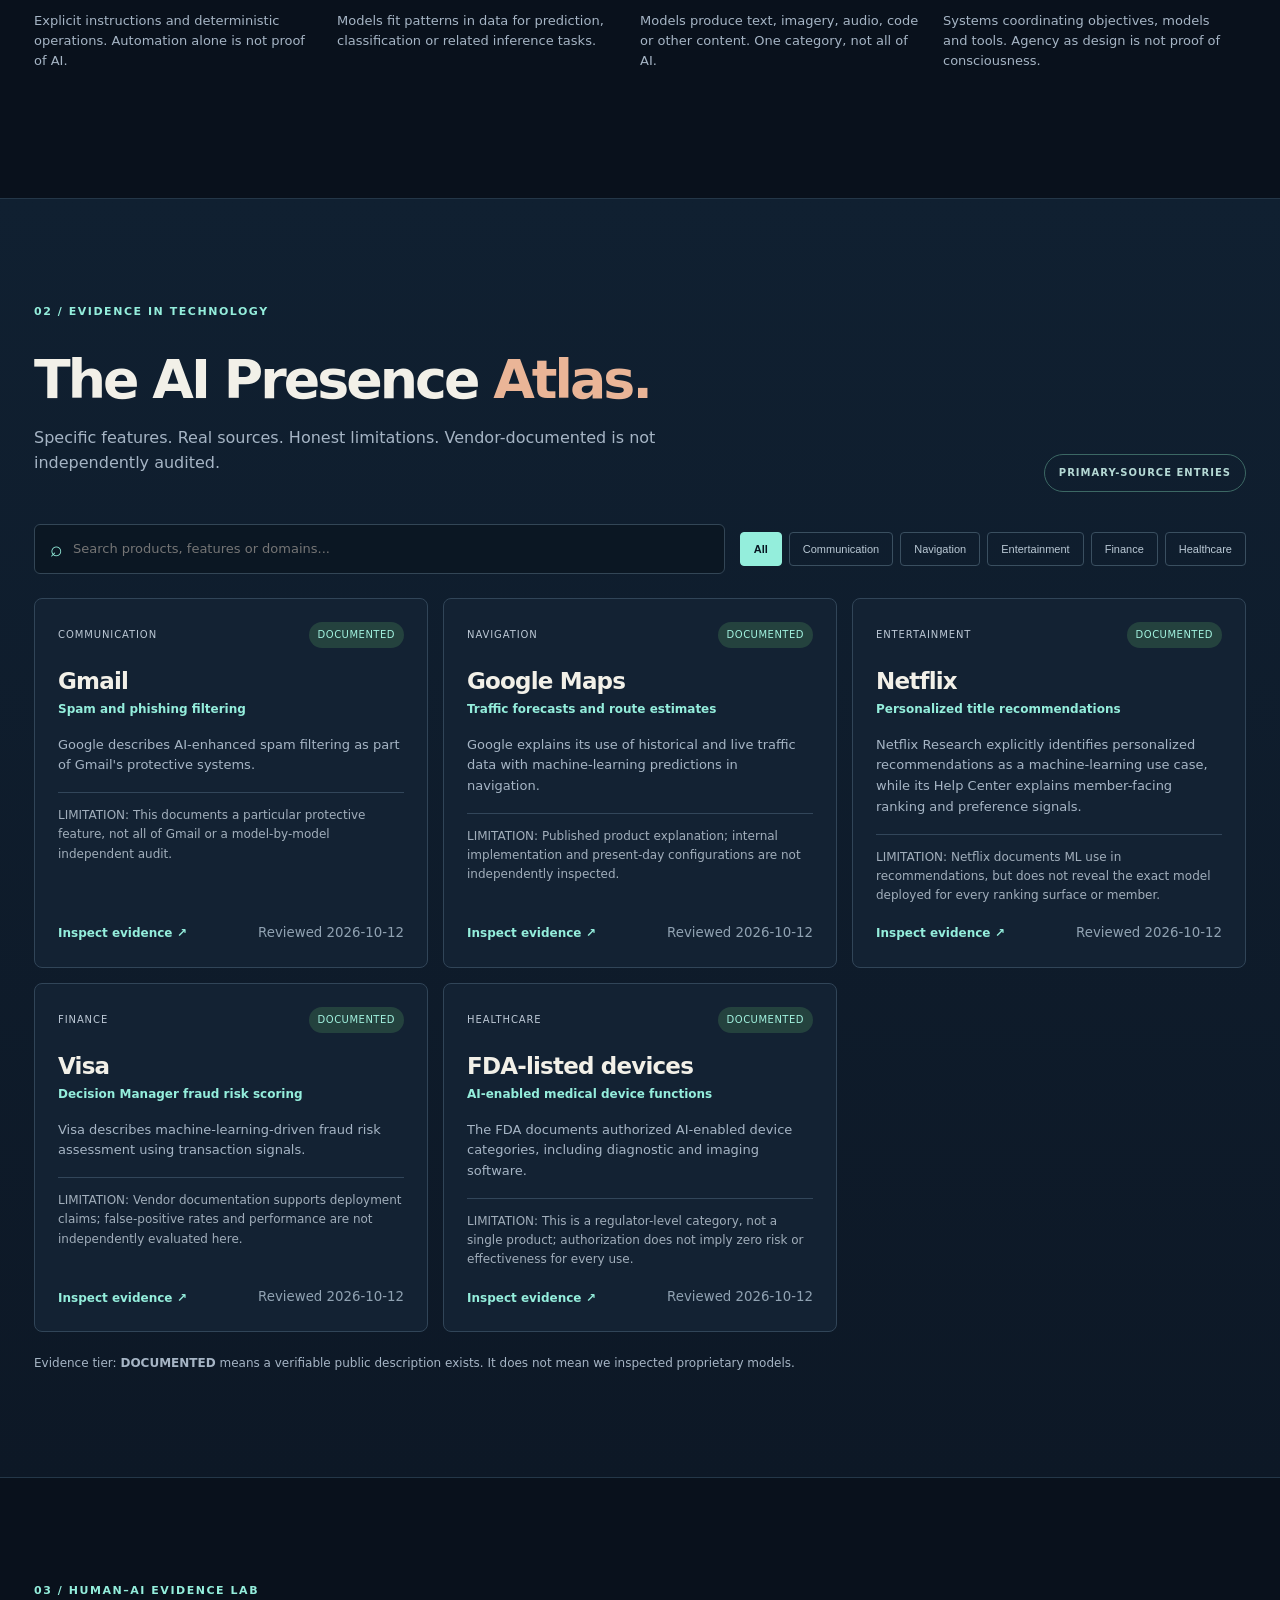
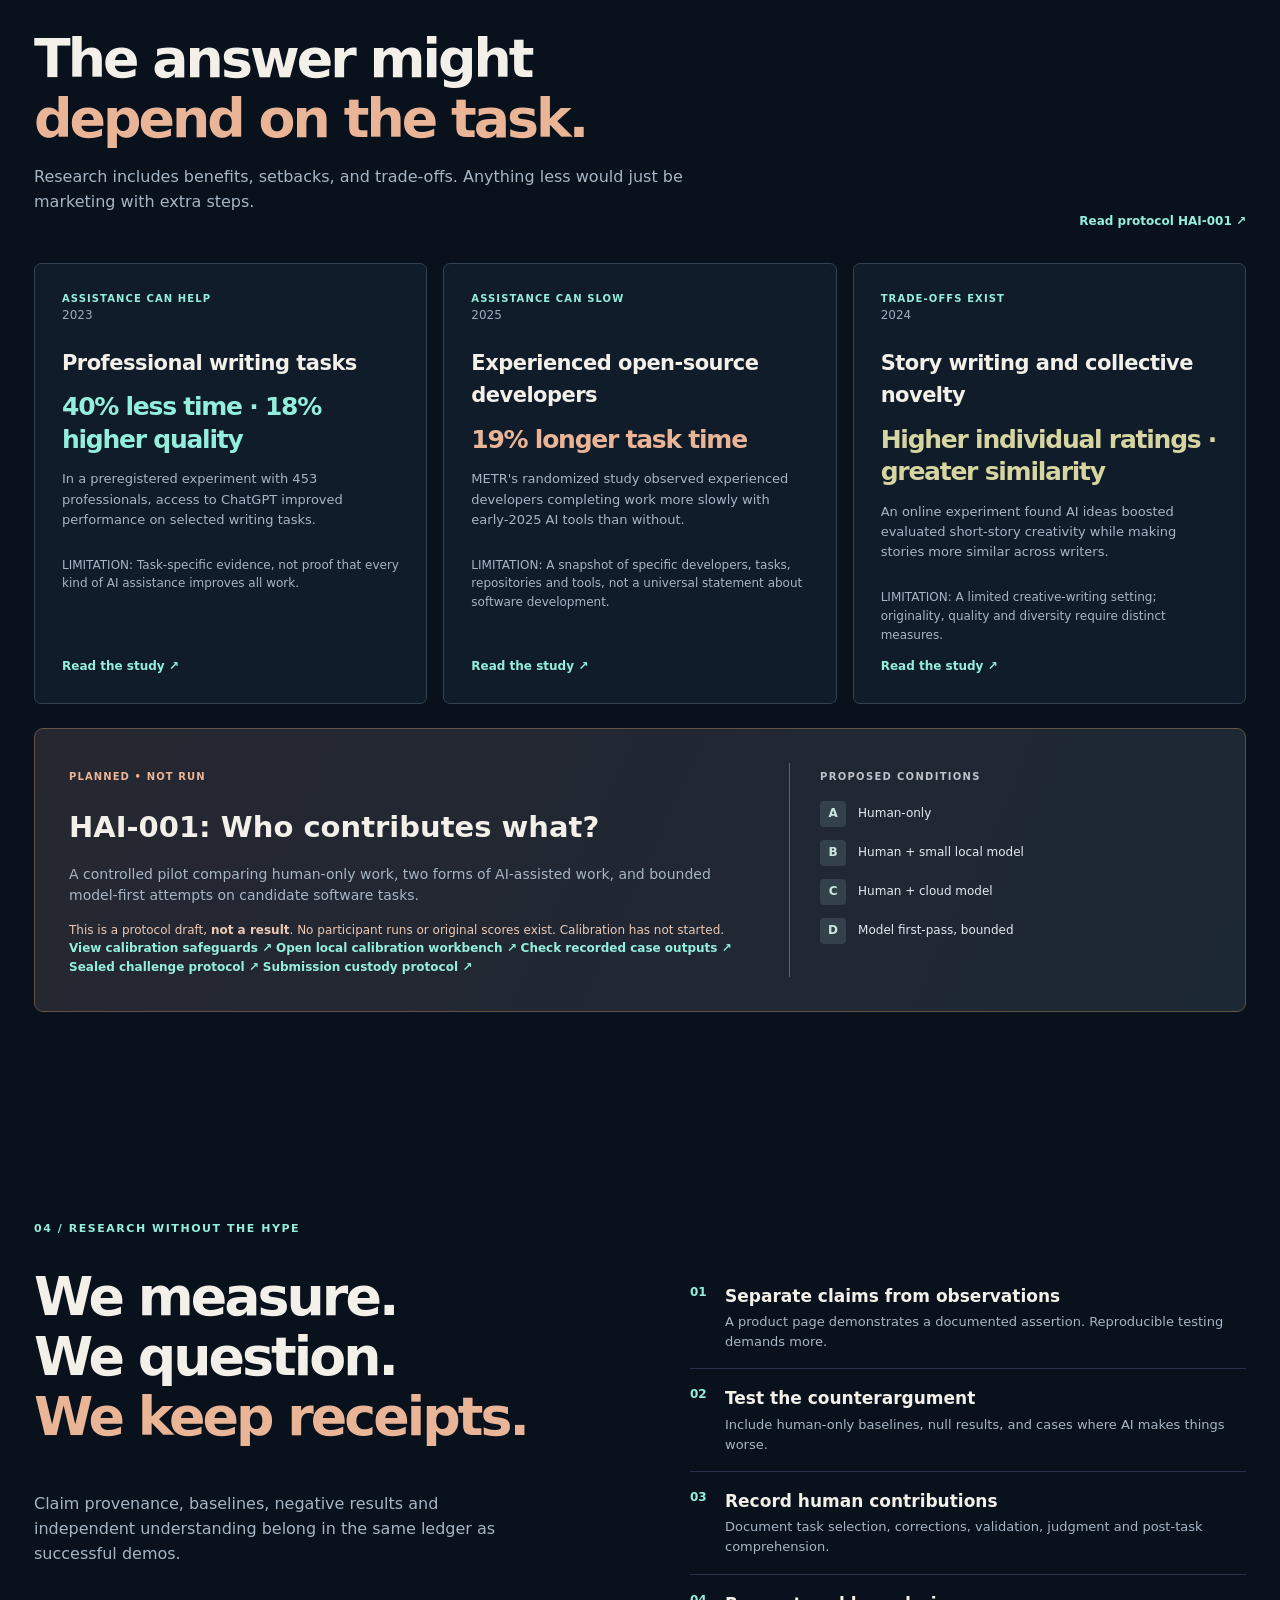
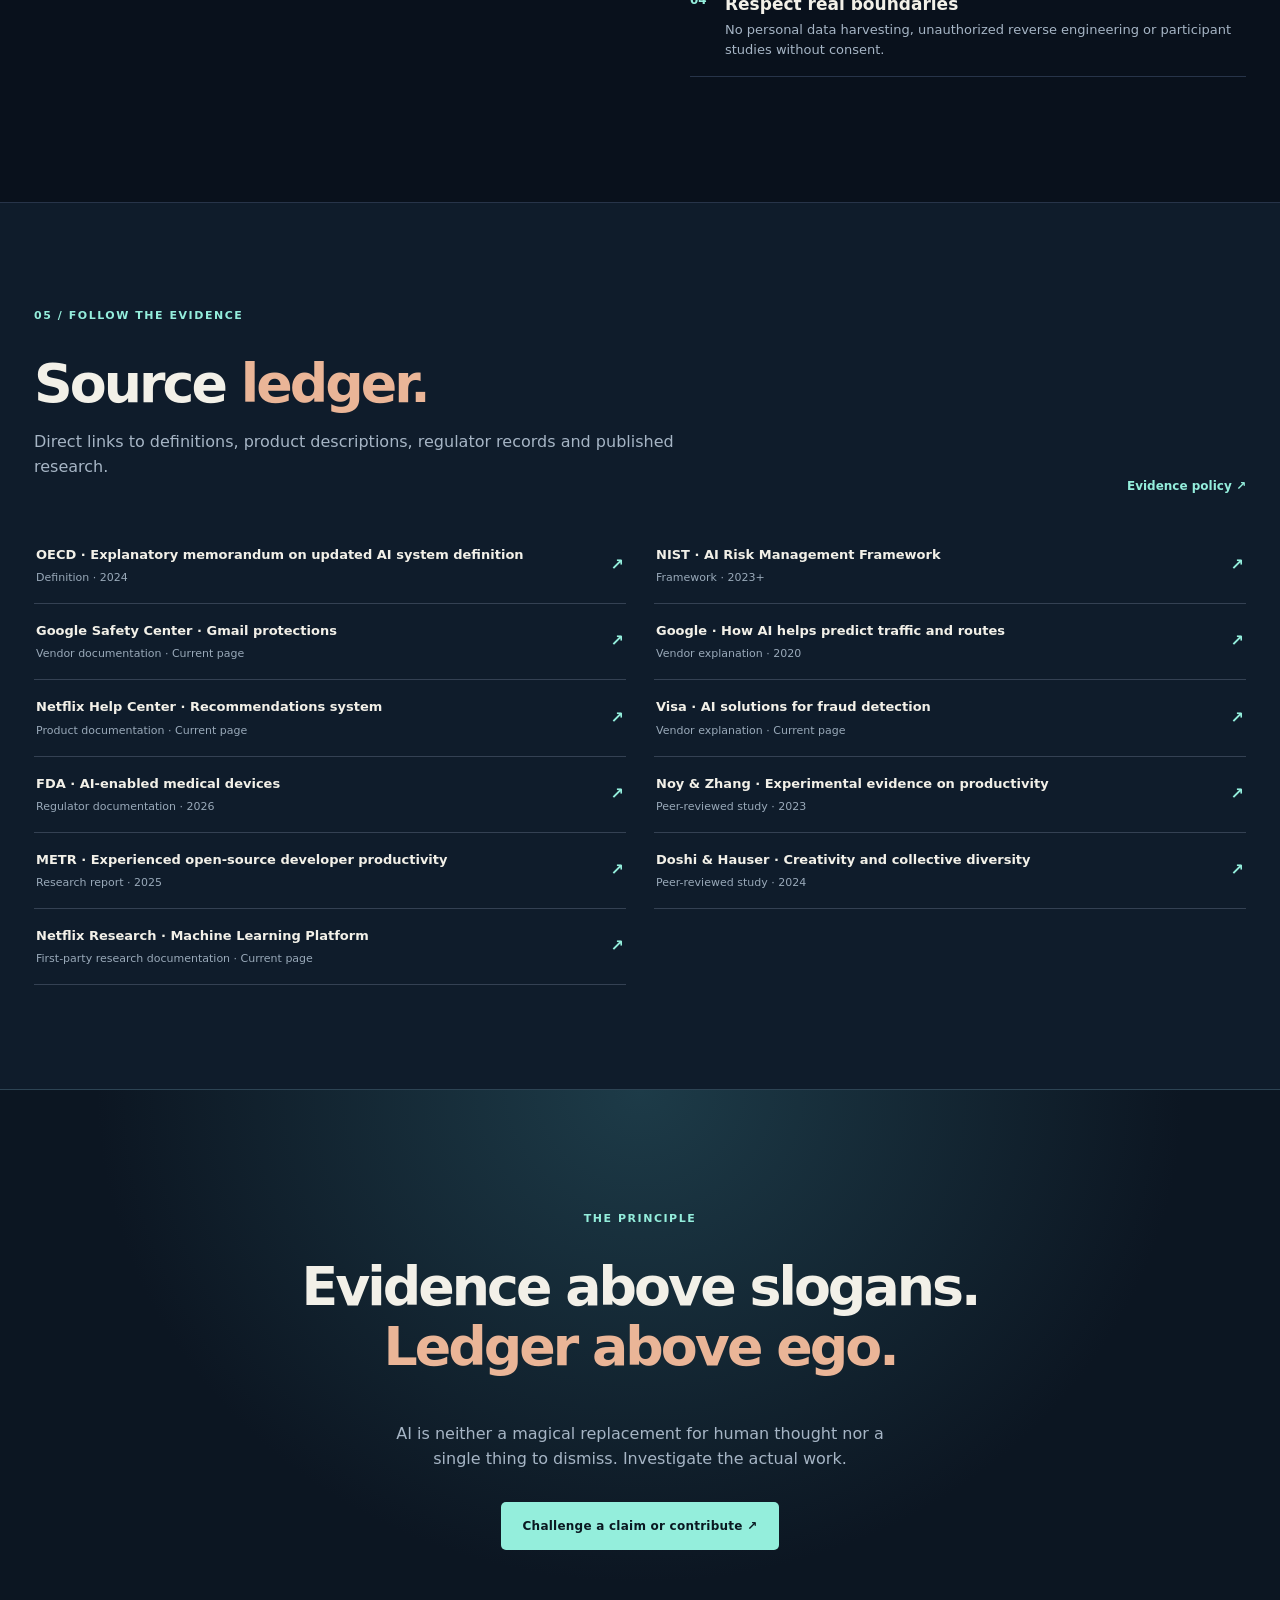
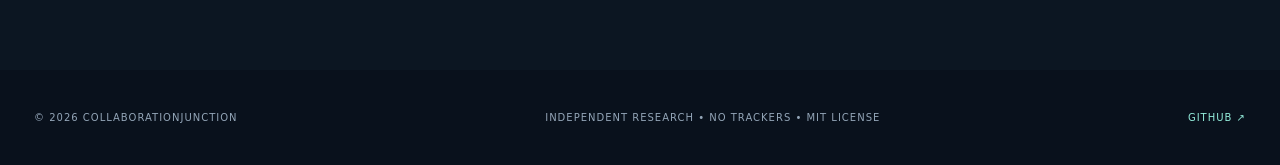
==== commit 64dbebfd: "feat(HAI-001): add non-executing submission custody and isolated runner threat model" ====
--- a/site/index.html
+++ b/site/index.html
@@ -53,7 +53,7 @@
         <div class="section-kicker">03 / HUMAN–AI EVIDENCE LAB</div><div class="section-head"><div><h2>The answer might<br><em>depend on the task.</em></h2><p>Research includes benefits, setbacks, and trade-offs. Anything less would just be marketing with extra steps.</p></div><a href="https://github.com/MichaelWave369/CollaborationJunction/blob/main/docs/HAI-001.md" class="text-link">Read protocol HAI-001 ↗</a></div>
         <div class="study-grid" id="study-list" aria-live="polite"><p class="loading">Loading published studies…</p></div>
         <div class="experiment">
-          <div><span class="tag orange">PLANNED • NOT RUN</span><h3>HAI-001: Who contributes what?</h3><p>A controlled pilot comparing human-only work, two forms of AI-assisted work, and bounded model-first attempts on candidate software tasks.</p><p class="experiment-disclaimer">This is a protocol draft, <strong>not a result</strong>. No participant runs or original scores exist. Calibration has not started. <a class="text-link" href="https://github.com/MichaelWave369/CollaborationJunction/blob/main/docs/HAI-001-CALIBRATION.md">View calibration safeguards ↗</a> <a class="text-link" href="./calibration/">Open local calibration workbench ↗</a> <a class="text-link" href="./calibration/checker.html">Check recorded case outputs ↗</a> <a class="text-link" href="https://github.com/MichaelWave369/CollaborationJunction/blob/main/docs/HAI-001-HOLDOUT.md">Sealed challenge protocol ↗</a></p></div>
+          <div><span class="tag orange">PLANNED • NOT RUN</span><h3>HAI-001: Who contributes what?</h3><p>A controlled pilot comparing human-only work, two forms of AI-assisted work, and bounded model-first attempts on candidate software tasks.</p><p class="experiment-disclaimer">This is a protocol draft, <strong>not a result</strong>. No participant runs or original scores exist. Calibration has not started. <a class="text-link" href="https://github.com/MichaelWave369/CollaborationJunction/blob/main/docs/HAI-001-CALIBRATION.md">View calibration safeguards ↗</a> <a class="text-link" href="./calibration/">Open local calibration workbench ↗</a> <a class="text-link" href="./calibration/checker.html">Check recorded case outputs ↗</a> <a class="text-link" href="https://github.com/MichaelWave369/CollaborationJunction/blob/main/docs/HAI-001-HOLDOUT.md">Sealed challenge protocol ↗</a> <a class="text-link" href="https://github.com/MichaelWave369/CollaborationJunction/blob/main/docs/HAI-001-SUBMISSION-CUSTODY.md">Submission custody protocol ↗</a></p></div>
           <div class="experiment-conditions"><span>PROPOSED CONDITIONS</span><div><b>A</b> Human-only</div><div><b>B</b> Human + small local model</div><div><b>C</b> Human + cloud model</div><div><b>D</b> Model first-pass, bounded</div></div>
         </div>
       </section>
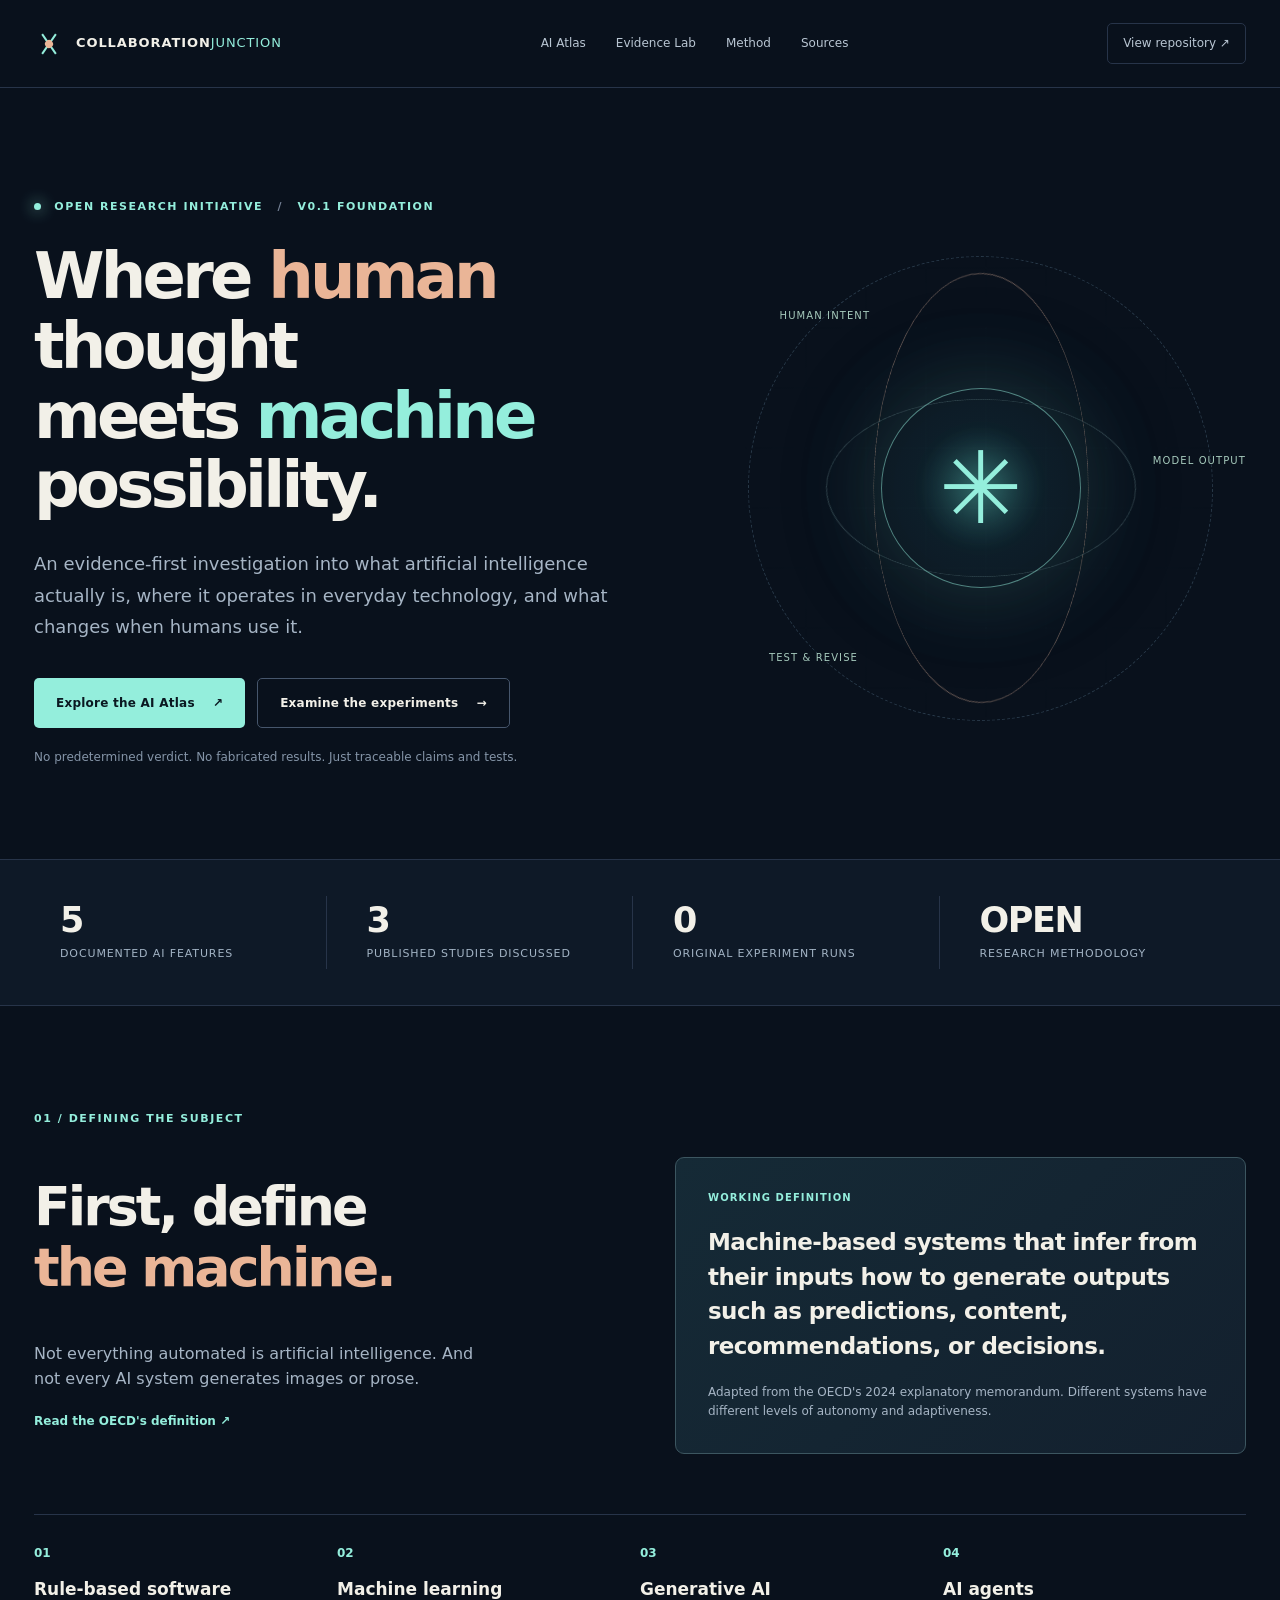
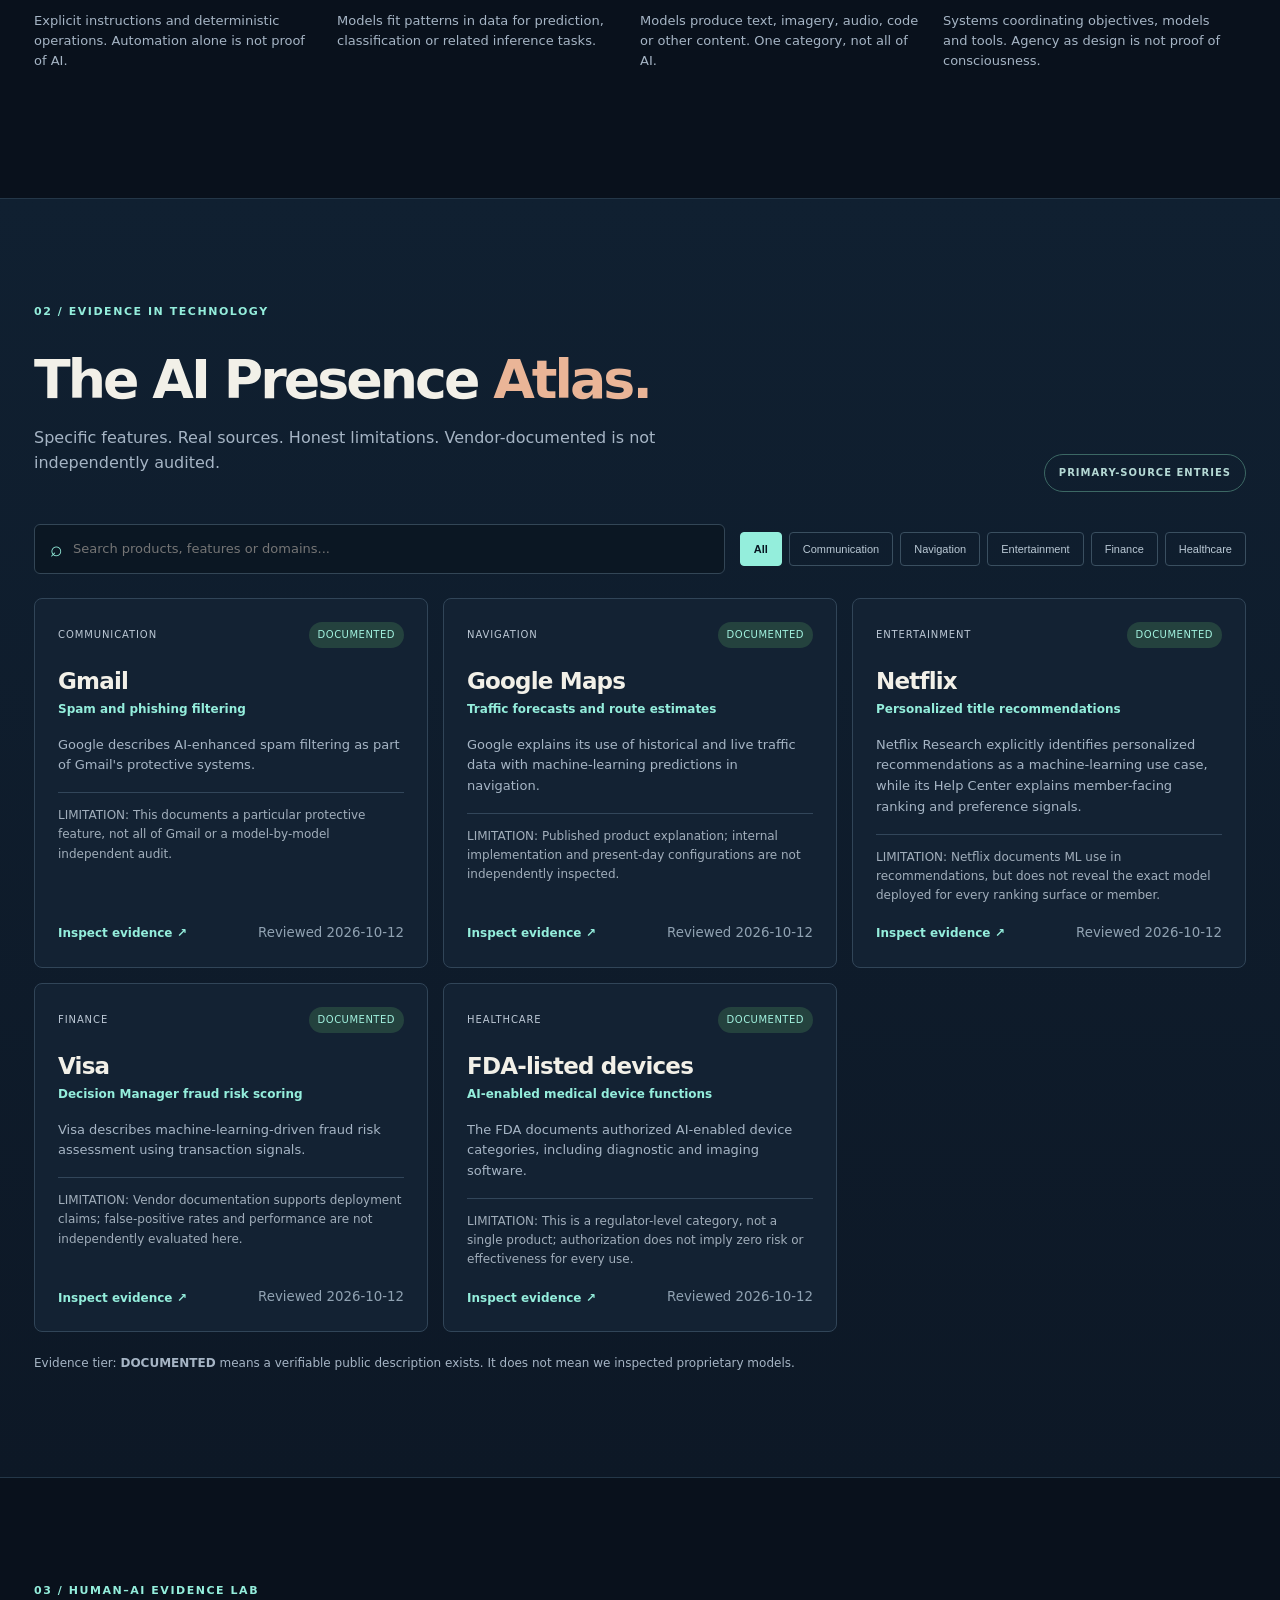
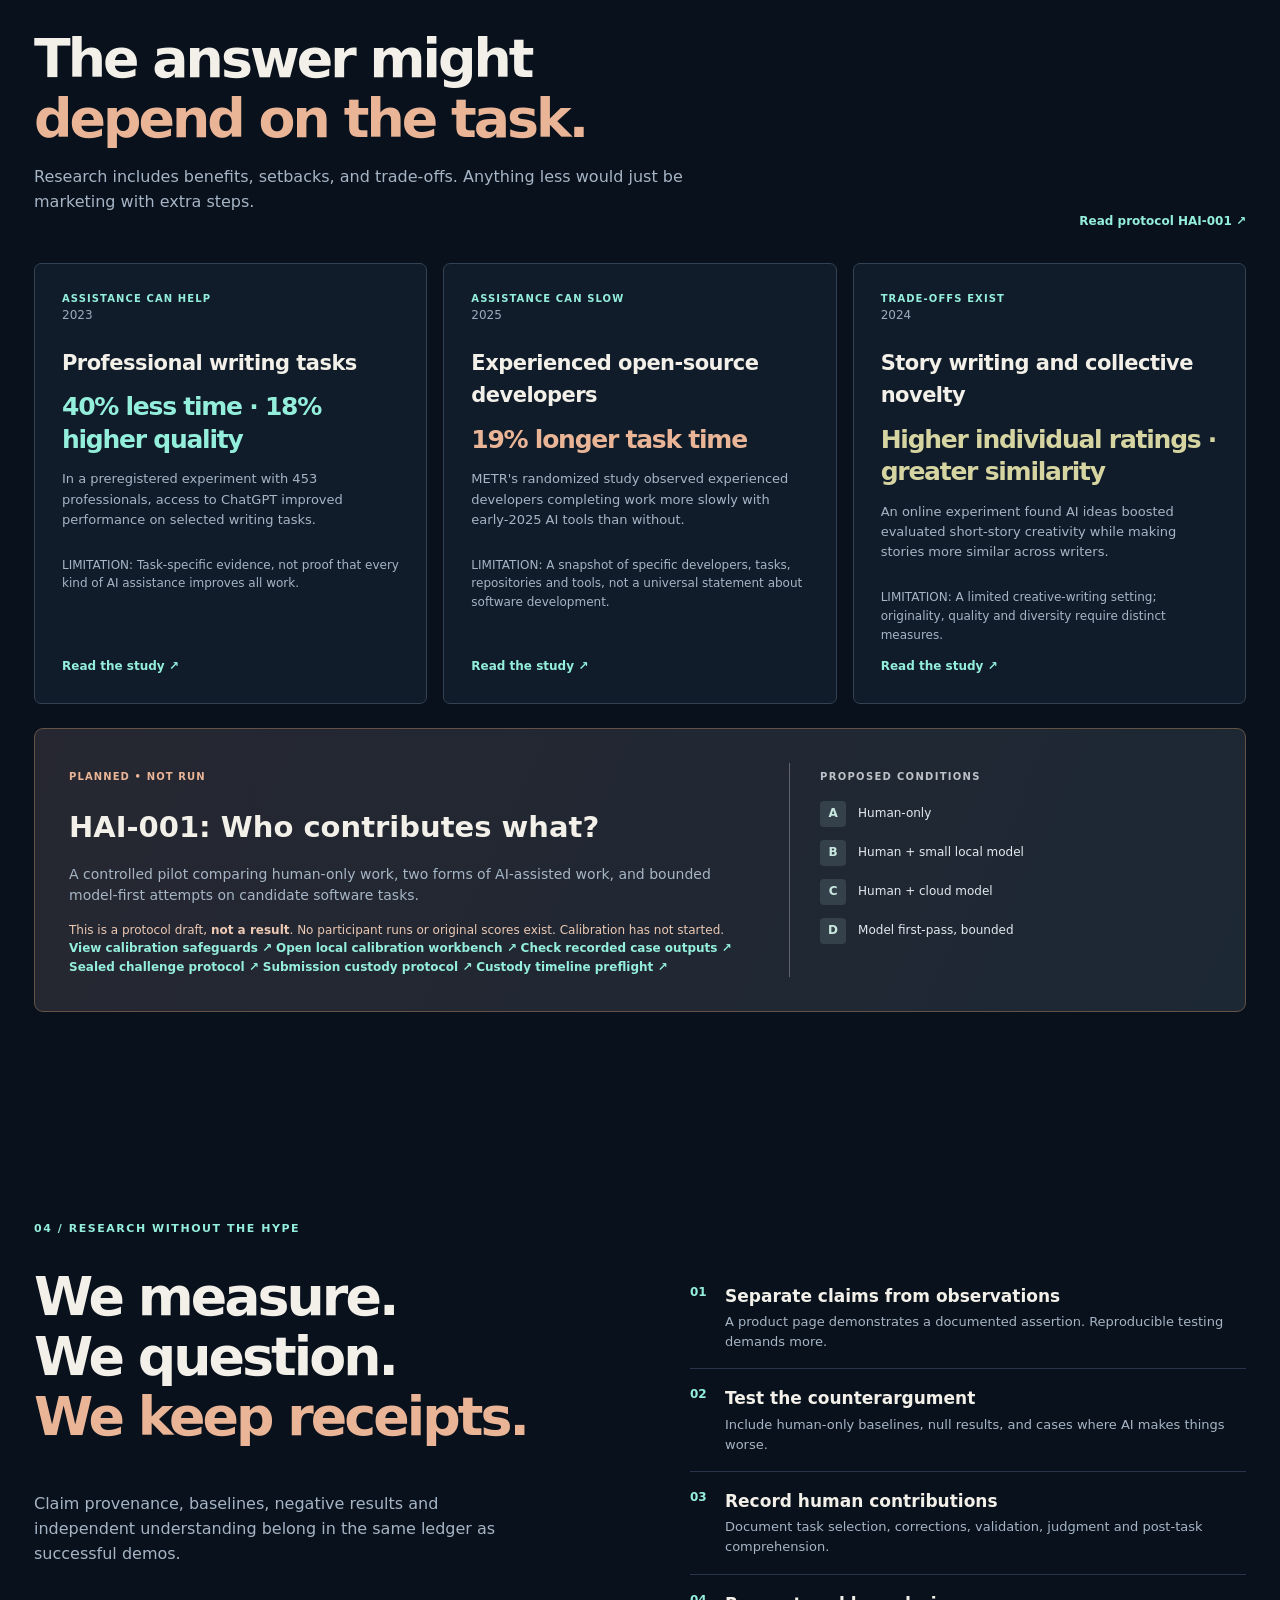
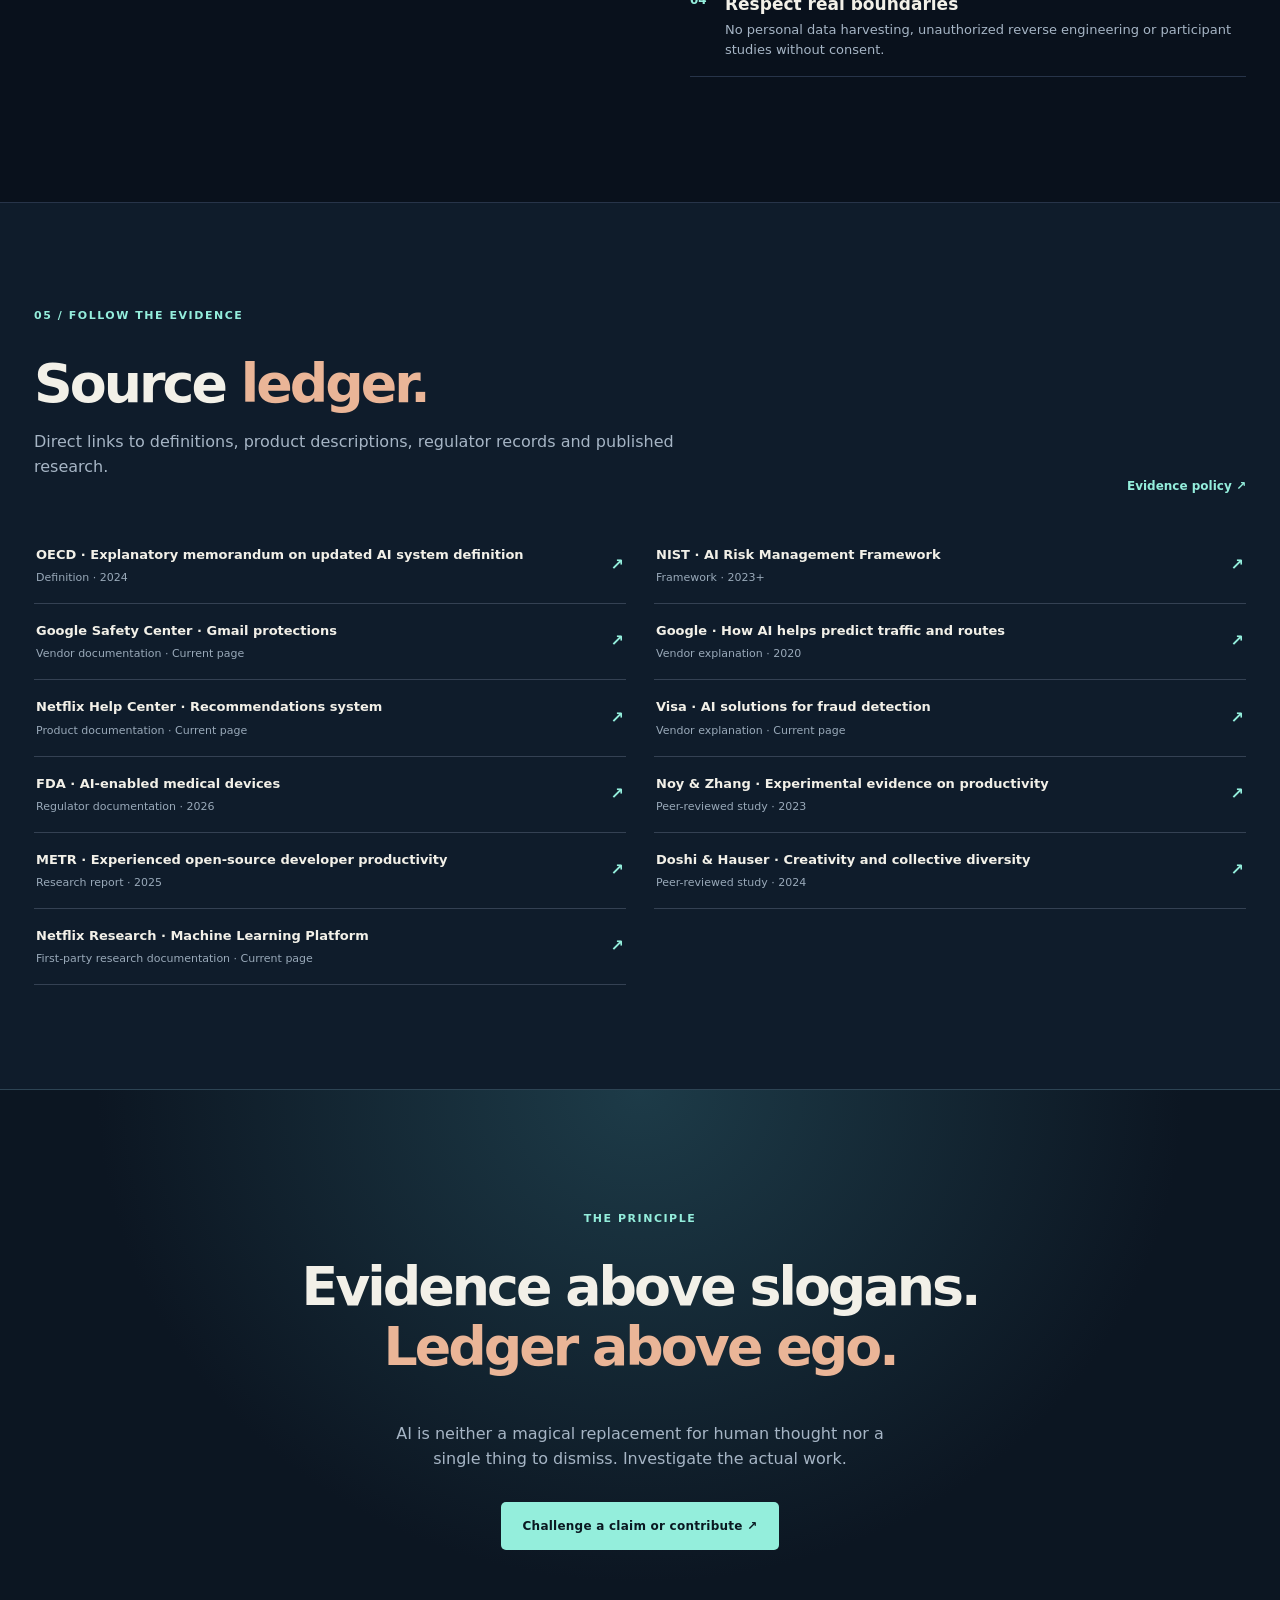
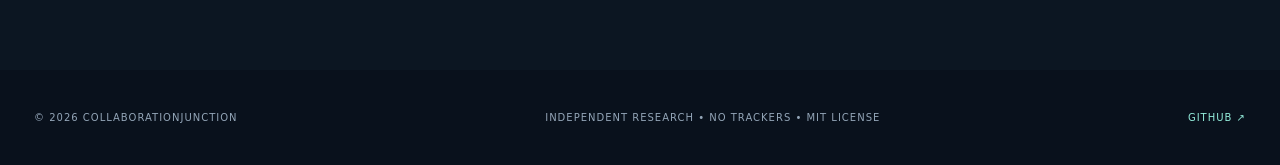
==== commit 6e306df6: "feat(HAI-001): screen claimed custody chronology before reveal or execution" ====
--- a/site/index.html
+++ b/site/index.html
@@ -53,7 +53,7 @@
         <div class="section-kicker">03 / HUMAN–AI EVIDENCE LAB</div><div class="section-head"><div><h2>The answer might<br><em>depend on the task.</em></h2><p>Research includes benefits, setbacks, and trade-offs. Anything less would just be marketing with extra steps.</p></div><a href="https://github.com/MichaelWave369/CollaborationJunction/blob/main/docs/HAI-001.md" class="text-link">Read protocol HAI-001 ↗</a></div>
         <div class="study-grid" id="study-list" aria-live="polite"><p class="loading">Loading published studies…</p></div>
         <div class="experiment">
-          <div><span class="tag orange">PLANNED • NOT RUN</span><h3>HAI-001: Who contributes what?</h3><p>A controlled pilot comparing human-only work, two forms of AI-assisted work, and bounded model-first attempts on candidate software tasks.</p><p class="experiment-disclaimer">This is a protocol draft, <strong>not a result</strong>. No participant runs or original scores exist. Calibration has not started. <a class="text-link" href="https://github.com/MichaelWave369/CollaborationJunction/blob/main/docs/HAI-001-CALIBRATION.md">View calibration safeguards ↗</a> <a class="text-link" href="./calibration/">Open local calibration workbench ↗</a> <a class="text-link" href="./calibration/checker.html">Check recorded case outputs ↗</a> <a class="text-link" href="https://github.com/MichaelWave369/CollaborationJunction/blob/main/docs/HAI-001-HOLDOUT.md">Sealed challenge protocol ↗</a> <a class="text-link" href="https://github.com/MichaelWave369/CollaborationJunction/blob/main/docs/HAI-001-SUBMISSION-CUSTODY.md">Submission custody protocol ↗</a></p></div>
+          <div><span class="tag orange">PLANNED • NOT RUN</span><h3>HAI-001: Who contributes what?</h3><p>A controlled pilot comparing human-only work, two forms of AI-assisted work, and bounded model-first attempts on candidate software tasks.</p><p class="experiment-disclaimer">This is a protocol draft, <strong>not a result</strong>. No participant runs or original scores exist. Calibration has not started. <a class="text-link" href="https://github.com/MichaelWave369/CollaborationJunction/blob/main/docs/HAI-001-CALIBRATION.md">View calibration safeguards ↗</a> <a class="text-link" href="./calibration/">Open local calibration workbench ↗</a> <a class="text-link" href="./calibration/checker.html">Check recorded case outputs ↗</a> <a class="text-link" href="https://github.com/MichaelWave369/CollaborationJunction/blob/main/docs/HAI-001-HOLDOUT.md">Sealed challenge protocol ↗</a> <a class="text-link" href="https://github.com/MichaelWave369/CollaborationJunction/blob/main/docs/HAI-001-SUBMISSION-CUSTODY.md">Submission custody protocol ↗</a> <a class="text-link" href="https://github.com/MichaelWave369/CollaborationJunction/blob/main/docs/HAI-001-CUSTODY-TIMELINE.md">Custody timeline preflight ↗</a></p></div>
           <div class="experiment-conditions"><span>PROPOSED CONDITIONS</span><div><b>A</b> Human-only</div><div><b>B</b> Human + small local model</div><div><b>C</b> Human + cloud model</div><div><b>D</b> Model first-pass, bounded</div></div>
         </div>
       </section>
